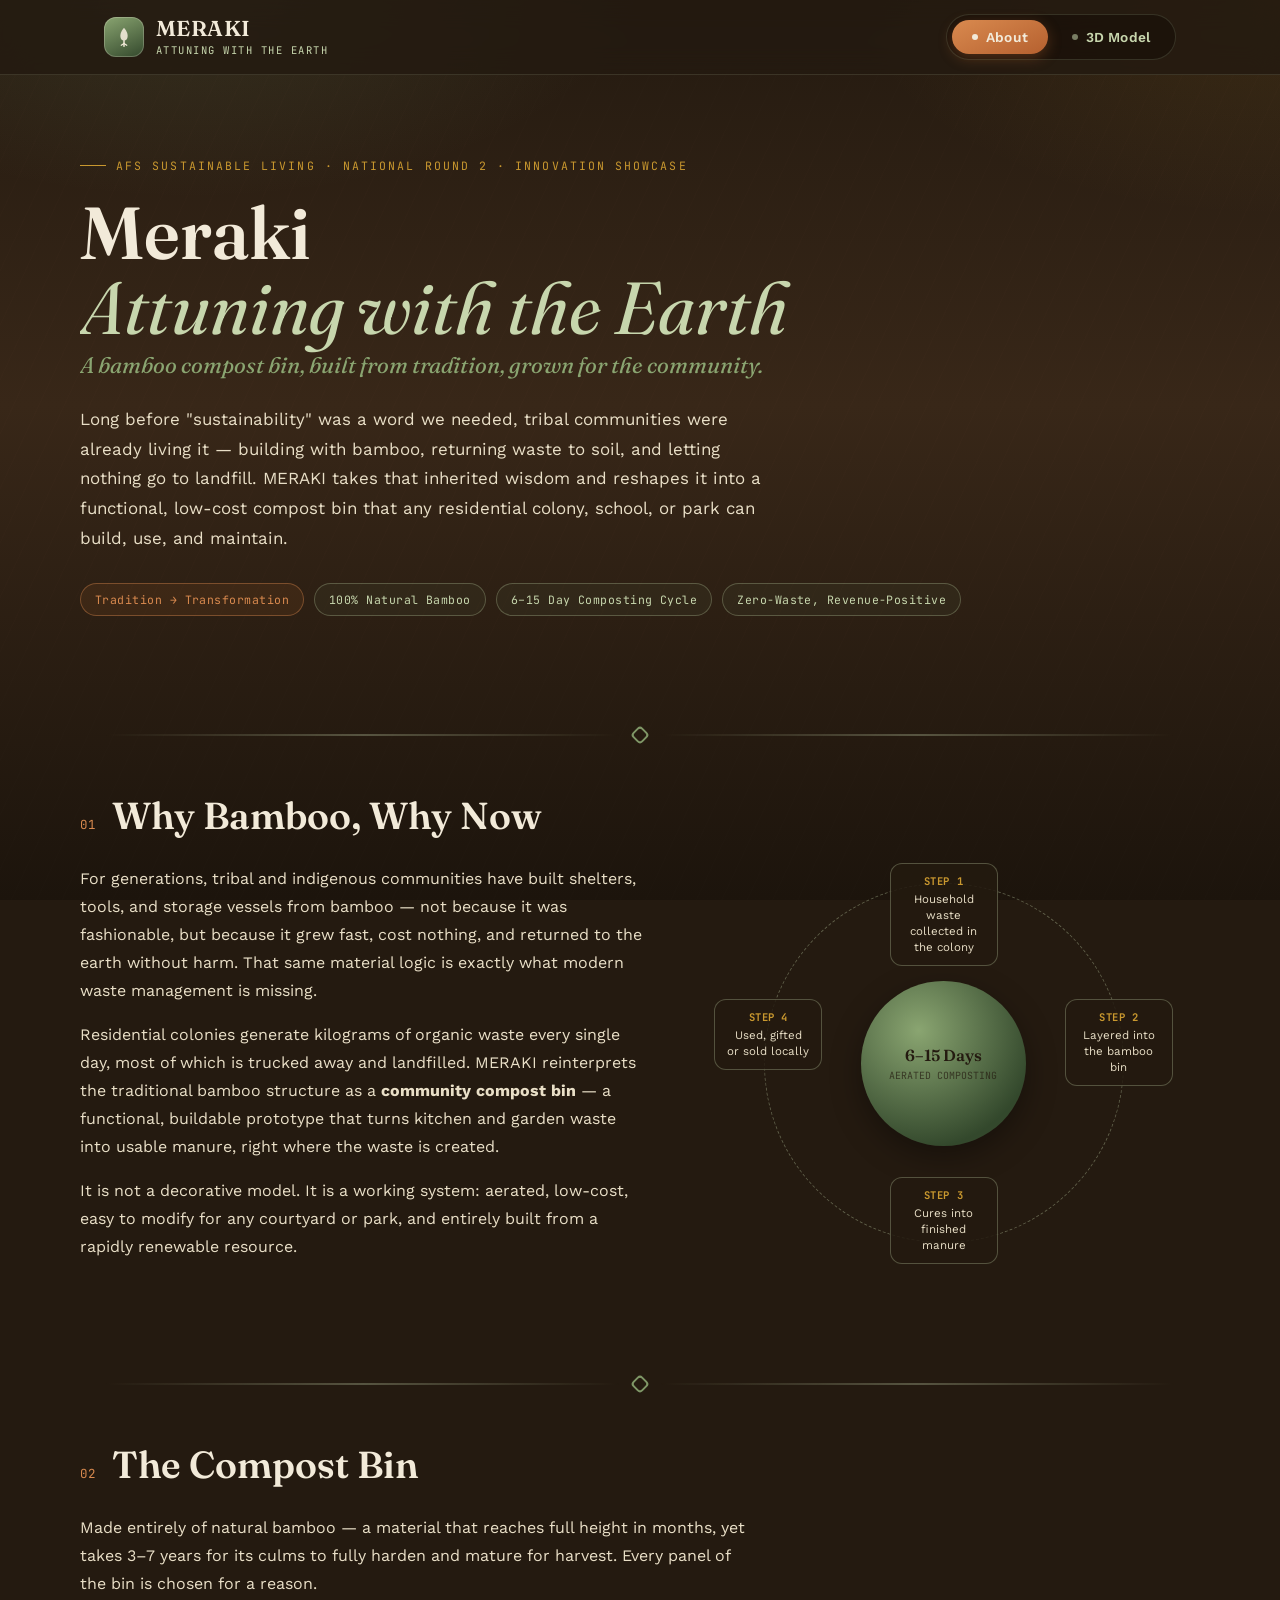
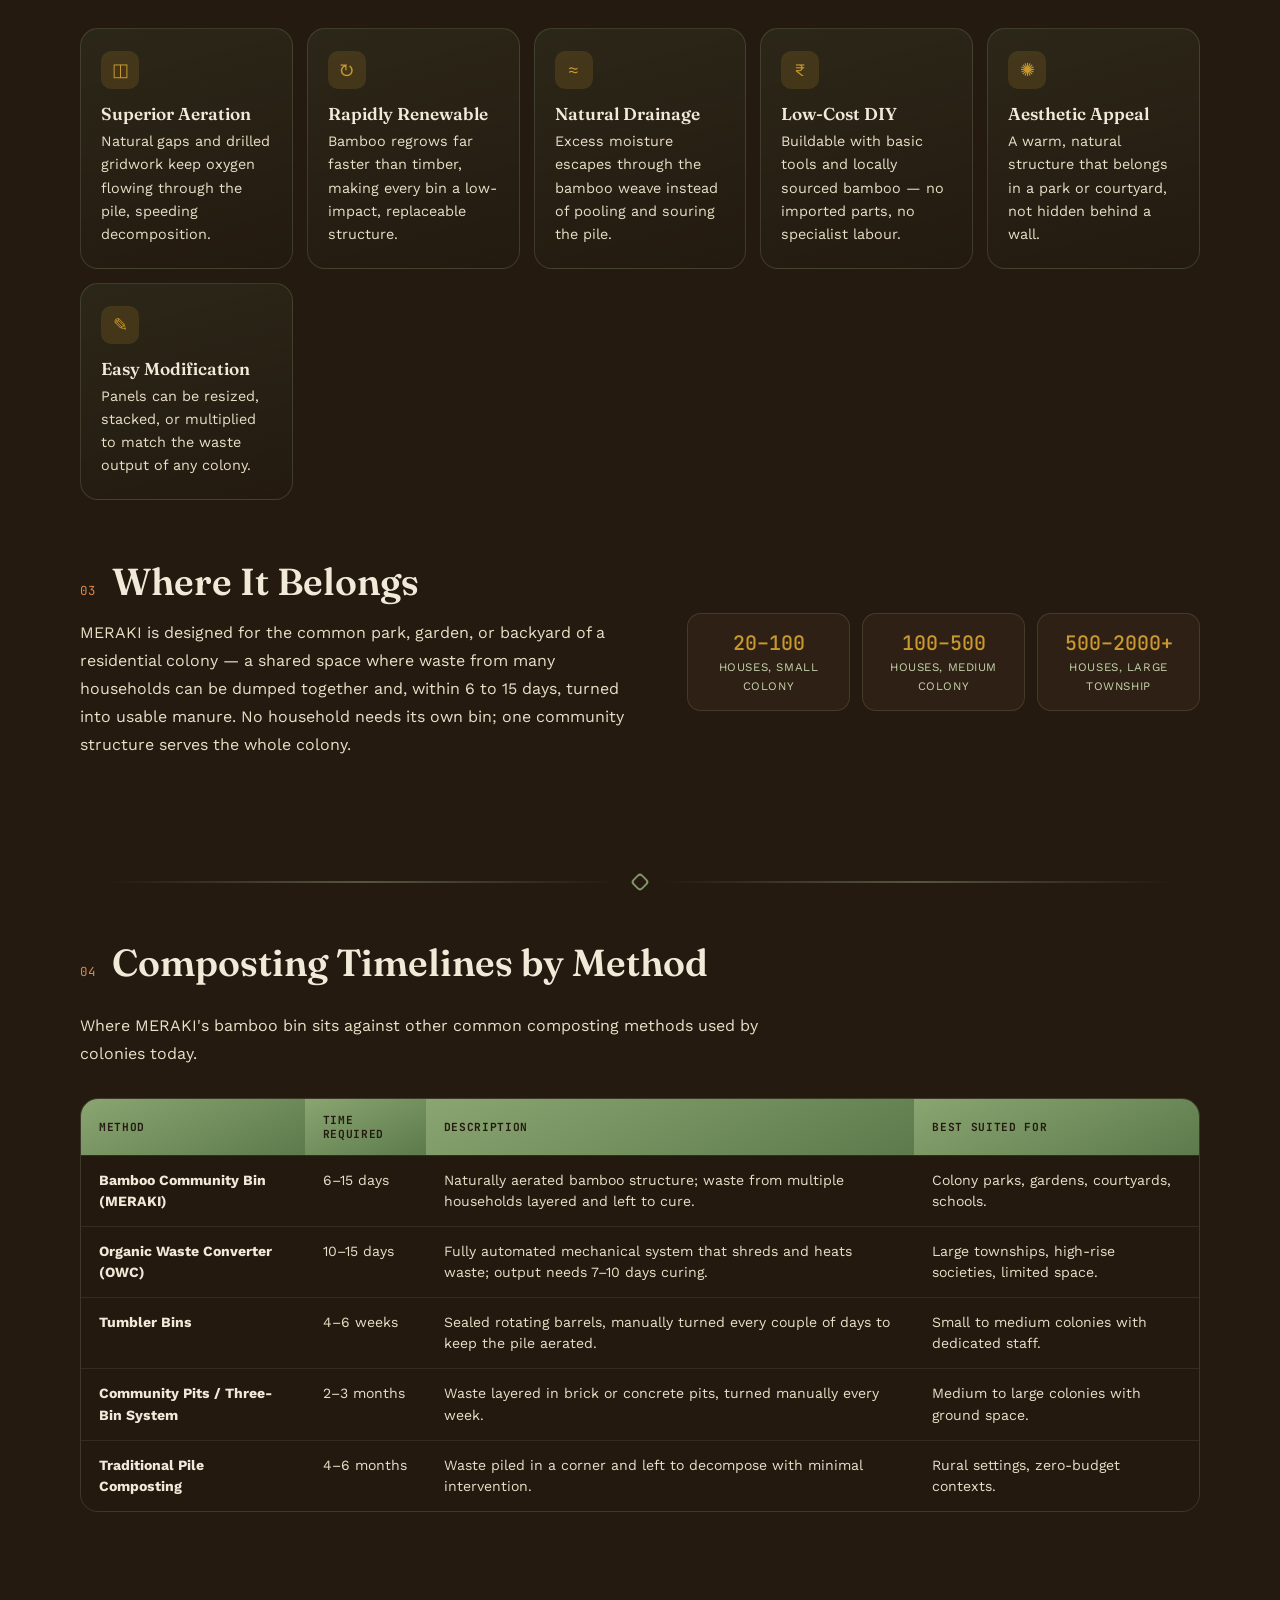
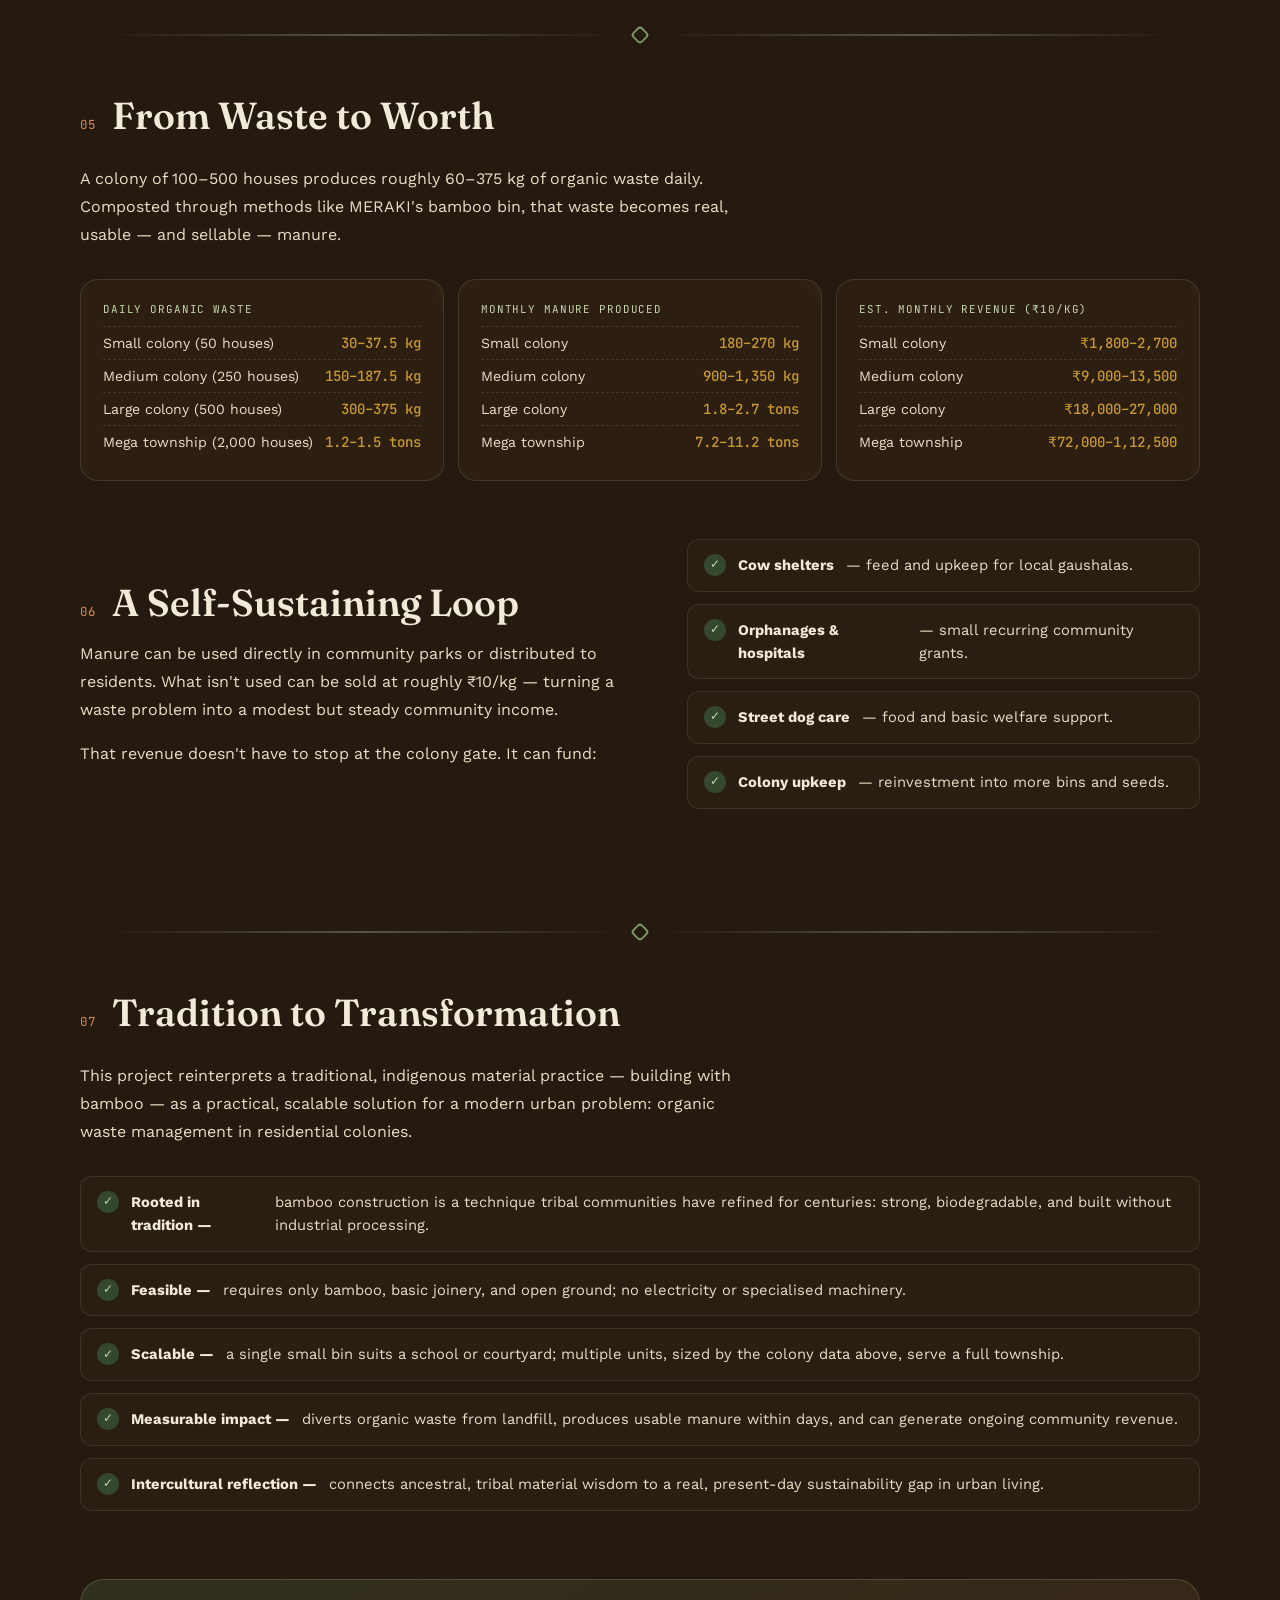
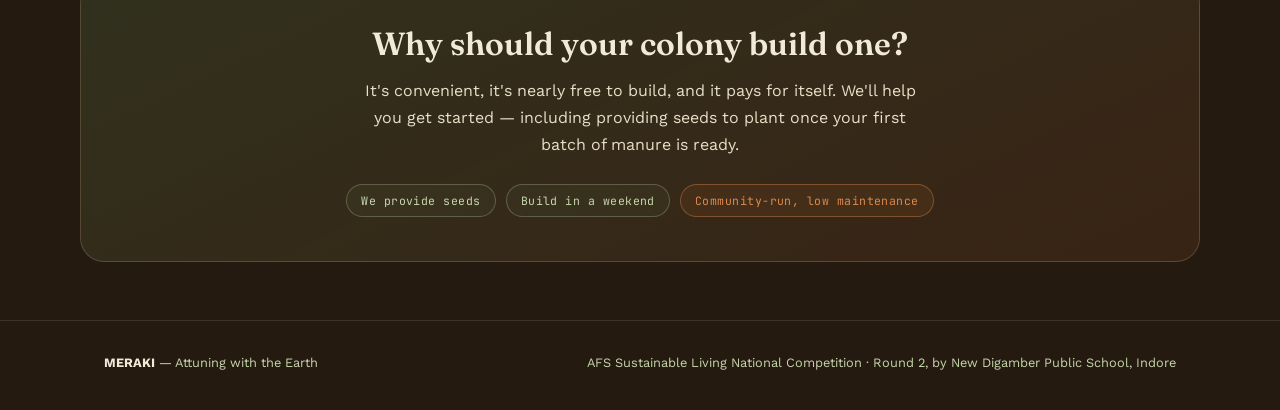
==== index.html @ cfd5bb1a "Add files via upload" ====
<!DOCTYPE html>
<html lang="en">
<head>
<meta charset="UTF-8">
<meta name="viewport" content="width=device-width, initial-scale=1.0">
<title>MERAKI — Attuning with the Earth | Bamboo Compost Bin</title>
<meta name="description" content="MERAKI: a bamboo compost bin reinterpreting tribal material wisdom for modern residential colonies. AFS Sustainable Living National Competition, Round 2 — Tradition to Transformation.">
<link rel="preconnect" href="https://fonts.googleapis.com">
<link rel="stylesheet" href="style.css">
</head>
<body>

<div class="earth-field" aria-hidden="true"></div>

<!-- ============================= HEADER / TAB NAV ============================= -->
<header class="site-header">
  <div class="site-header__inner">
    <div class="brand">
      <div class="brand__mark" aria-hidden="true">
        <svg width="22" height="22" viewBox="0 0 24 24" fill="none">
          <path d="M12 2C12 2 8 6 8 11C8 14.3 9.8 16 12 16C14.2 16 16 14.3 16 11C16 6 12 2 12 2Z" fill="#f2ead9" opacity="0.9"/>
          <path d="M12 16V22" stroke="#f2ead9" stroke-width="1.6" stroke-linecap="round"/>
          <path d="M12 19L9 21" stroke="#f2ead9" stroke-width="1.4" stroke-linecap="round"/>
          <path d="M12 19L15 21" stroke="#f2ead9" stroke-width="1.4" stroke-linecap="round"/>
        </svg>
      </div>
      <div>
        <span class="brand__wordmark">MERAKI</span>
        <span class="brand__tagline">Attuning with the Earth</span>
      </div>
    </div>

    <nav class="tab-switch" role="tablist" aria-label="Site sections">
      <button class="tab-btn" id="tab-about" role="tab" aria-selected="true" aria-controls="panel-about">
        <span class="tab-btn__dot"></span> About
      </button>
      <button class="tab-btn" id="tab-model" role="tab" aria-selected="false" aria-controls="panel-model">
        <span class="tab-btn__dot"></span> 3D Model
      </button>
    </nav>
  </div>
</header>

<!-- ============================= ABOUT PANEL ============================= -->
<main>
<section class="panel is-active" id="panel-about" role="tabpanel" aria-labelledby="tab-about">

  <!-- HERO -->
  <div class="wrap hero">
    <span class="hero__eyebrow">AFS Sustainable Living · National Round 2 · Innovation Showcase</span>
    <h1 class="hero__title">Meraki<br><em>Attuning with the Earth</em></h1>
    <p class="hero__sub">A bamboo compost bin, built from tradition, grown for the community.</p>
    <p class="hero__lede">
      Long before "sustainability" was a word we needed, tribal communities were already living it — building with bamboo,
      returning waste to soil, and letting nothing go to landfill. MERAKI takes that inherited wisdom and reshapes it into
      a functional, low-cost compost bin that any residential colony, school, or park can build, use, and maintain.
    </p>
    <div class="hero__meta">
      <span class="pill pill--clay">Tradition → Transformation</span>
      <span class="pill">100% Natural Bamboo</span>
      <span class="pill">6–15 Day Composting Cycle</span>
      <span class="pill">Zero-Waste, Revenue-Positive</span>
    </div>
  </div>

  <div class="wrap"><div class="culm" aria-hidden="true"><span class="culm__line"></span><span class="culm__node"></span><span class="culm__line"></span></div></div>

  <!-- WHY & HOW -->
  <div class="wrap section">
    <div class="section__head">
      <span class="section__num">01</span>
      <h2 class="section__title">Why Bamboo, Why Now</h2>
    </div>
    <div class="split">
      <div>
        <p>
          For generations, tribal and indigenous communities have built shelters, tools, and storage vessels from bamboo —
          not because it was fashionable, but because it grew fast, cost nothing, and returned to the earth without harm.
          That same material logic is exactly what modern waste management is missing.
        </p>
        <p>
          Residential colonies generate kilograms of organic waste every single day, most of which is trucked away and
          landfilled. MERAKI reinterprets the traditional bamboo structure as a <strong>community compost bin</strong> —
          a functional, buildable prototype that turns kitchen and garden waste into usable manure, right where the waste
          is created.
        </p>
        <p>
          It is not a decorative model. It is a working system: aerated, low-cost, easy to modify for any courtyard or
          park, and entirely built from a rapidly renewable resource.
        </p>
      </div>
      <div class="cycle" aria-hidden="true">
        <div class="cycle__node cycle__node--1"><strong>Step 1</strong>Household waste collected in the colony</div>
        <div class="cycle__node cycle__node--2"><strong>Step 2</strong>Layered into the bamboo bin</div>
        <div class="cycle__center"><span>6–15 Days</span><small>AERATED COMPOSTING</small></div>
        <div class="cycle__node cycle__node--3"><strong>Step 3</strong>Cures into finished manure</div>
        <div class="cycle__node cycle__node--4"><strong>Step 4</strong>Used, gifted or sold locally</div>
      </div>
    </div>
  </div>

  <div class="wrap"><div class="culm" aria-hidden="true"><span class="culm__line"></span><span class="culm__node"></span><span class="culm__line"></span></div></div>

  <!-- THE BIN / BENEFITS -->
  <div class="wrap section">
    <div class="section__head">
      <span class="section__num">02</span>
      <h2 class="section__title">The Compost Bin</h2>
    </div>
    <p class="section__intro">
      Made entirely of natural bamboo — a material that reaches full height in months, yet takes 3–7 years for its culms
      to fully harden and mature for harvest. Every panel of the bin is chosen for a reason.
    </p>
    <div class="grid-cards">
      <div class="card">
        <div class="card__icon">◫</div>
        <h3 class="card__title">Superior Aeration</h3>
        <p class="card__text">Natural gaps and drilled gridwork keep oxygen flowing through the pile, speeding decomposition.</p>
      </div>
      <div class="card">
        <div class="card__icon">↻</div>
        <h3 class="card__title">Rapidly Renewable</h3>
        <p class="card__text">Bamboo regrows far faster than timber, making every bin a low-impact, replaceable structure.</p>
      </div>
      <div class="card">
        <div class="card__icon">≈</div>
        <h3 class="card__title">Natural Drainage</h3>
        <p class="card__text">Excess moisture escapes through the bamboo weave instead of pooling and souring the pile.</p>
      </div>
      <div class="card">
        <div class="card__icon">₹</div>
        <h3 class="card__title">Low-Cost DIY</h3>
        <p class="card__text">Buildable with basic tools and locally sourced bamboo — no imported parts, no specialist labour.</p>
      </div>
      <div class="card">
        <div class="card__icon">✺</div>
        <h3 class="card__title">Aesthetic Appeal</h3>
        <p class="card__text">A warm, natural structure that belongs in a park or courtyard, not hidden behind a wall.</p>
      </div>
      <div class="card">
        <div class="card__icon">✎</div>
        <h3 class="card__title">Easy Modification</h3>
        <p class="card__text">Panels can be resized, stacked, or multiplied to match the waste output of any colony.</p>
      </div>
    </div>
  </div>

  <!-- WHERE -->
  <div class="wrap section" style="padding-top:0;">
    <div class="split">
      <div>
        <div class="section__head" style="margin-bottom:14px;">
          <span class="section__num">03</span>
          <h2 class="section__title">Where It Belongs</h2>
        </div>
        <p>
          MERAKI is designed for the common park, garden, or backyard of a residential colony — a shared space where
          waste from many households can be dumped together and, within 6 to 15 days, turned into usable manure.
          No household needs its own bin; one community structure serves the whole colony.
        </p>
      </div>
      <div class="stat-strip">
        <div class="stat-box"><span class="stat-box__num">20–100</span><span class="stat-box__label">Houses, small colony</span></div>
        <div class="stat-box"><span class="stat-box__num">100–500</span><span class="stat-box__label">Houses, medium colony</span></div>
        <div class="stat-box"><span class="stat-box__num">500–2000+</span><span class="stat-box__label">Houses, large township</span></div>
      </div>
    </div>
  </div>

  <div class="wrap"><div class="culm" aria-hidden="true"><span class="culm__line"></span><span class="culm__node"></span><span class="culm__line"></span></div></div>

  <!-- TIMELINES TABLE -->
  <div class="wrap section">
    <div class="section__head">
      <span class="section__num">04</span>
      <h2 class="section__title">Composting Timelines by Method</h2>
    </div>
    <p class="section__intro">Where MERAKI's bamboo bin sits against other common composting methods used by colonies today.</p>
    <div class="table-wrap">
      <table>
        <thead>
          <tr><th>Method</th><th>Time Required</th><th>Description</th><th>Best Suited For</th></tr>
        </thead>
        <tbody>
          <tr>
            <td><strong>Bamboo Community Bin (MERAKI)</strong></td>
            <td>6–15 days</td>
            <td>Naturally aerated bamboo structure; waste from multiple households layered and left to cure.</td>
            <td>Colony parks, gardens, courtyards, schools.</td>
          </tr>
          <tr>
            <td><strong>Organic Waste Converter (OWC)</strong></td>
            <td>10–15 days</td>
            <td>Fully automated mechanical system that shreds and heats waste; output needs 7–10 days curing.</td>
            <td>Large townships, high-rise societies, limited space.</td>
          </tr>
          <tr>
            <td><strong>Tumbler Bins</strong></td>
            <td>4–6 weeks</td>
            <td>Sealed rotating barrels, manually turned every couple of days to keep the pile aerated.</td>
            <td>Small to medium colonies with dedicated staff.</td>
          </tr>
          <tr>
            <td><strong>Community Pits / Three-Bin System</strong></td>
            <td>2–3 months</td>
            <td>Waste layered in brick or concrete pits, turned manually every week.</td>
            <td>Medium to large colonies with ground space.</td>
          </tr>
          <tr>
            <td><strong>Traditional Pile Composting</strong></td>
            <td>4–6 months</td>
            <td>Waste piled in a corner and left to decompose with minimal intervention.</td>
            <td>Rural settings, zero-budget contexts.</td>
          </tr>
        </tbody>
      </table>
    </div>
  </div>

  <div class="wrap"><div class="culm" aria-hidden="true"><span class="culm__line"></span><span class="culm__node"></span><span class="culm__line"></span></div></div>

  <!-- DATA / IMPACT -->
  <div class="wrap section">
    <div class="section__head">
      <span class="section__num">05</span>
      <h2 class="section__title">From Waste to Worth</h2>
    </div>
    <p class="section__intro">
      A colony of 100–500 houses produces roughly 60–375 kg of organic waste daily. Composted through methods like
      MERAKI's bamboo bin, that waste becomes real, usable — and sellable — manure.
    </p>
    <div class="data-grid">
      <div class="data-card">
        <div class="data-card__label">Daily Organic Waste</div>
        <div class="data-card__row"><span>Small colony (50 houses)</span><span>30–37.5 kg</span></div>
        <div class="data-card__row"><span>Medium colony (250 houses)</span><span>150–187.5 kg</span></div>
        <div class="data-card__row"><span>Large colony (500 houses)</span><span>300–375 kg</span></div>
        <div class="data-card__row"><span>Mega township (2,000 houses)</span><span>1.2–1.5 tons</span></div>
      </div>
      <div class="data-card">
        <div class="data-card__label">Monthly Manure Produced</div>
        <div class="data-card__row"><span>Small colony</span><span>180–270 kg</span></div>
        <div class="data-card__row"><span>Medium colony</span><span>900–1,350 kg</span></div>
        <div class="data-card__row"><span>Large colony</span><span>1.8–2.7 tons</span></div>
        <div class="data-card__row"><span>Mega township</span><span>7.2–11.2 tons</span></div>
      </div>
      <div class="data-card">
        <div class="data-card__label">Est. Monthly Revenue (₹10/kg)</div>
        <div class="data-card__row"><span>Small colony</span><span>₹1,800–2,700</span></div>
        <div class="data-card__row"><span>Medium colony</span><span>₹9,000–13,500</span></div>
        <div class="data-card__row"><span>Large colony</span><span>₹18,000–27,000</span></div>
        <div class="data-card__row"><span>Mega township</span><span>₹72,000–1,12,500</span></div>
      </div>
    </div>
  </div>

  <!-- REVENUE USE -->
  <div class="wrap section" style="padding-top:0;">
    <div class="split">
      <div>
        <div class="section__head" style="margin-bottom:14px;">
          <span class="section__num">06</span>
          <h2 class="section__title">A Self-Sustaining Loop</h2>
        </div>
        <p>
          Manure can be used directly in community parks or distributed to residents. What isn't used can be sold at
          roughly ₹10/kg — turning a waste problem into a modest but steady community income.
        </p>
        <p>That revenue doesn't have to stop at the colony gate. It can fund:</p>
      </div>
      <ul class="check-list">
        <li><strong>Cow shelters</strong> — feed and upkeep for local gaushalas.</li>
        <li><strong>Orphanages &amp; hospitals</strong> — small recurring community grants.</li>
        <li><strong>Street dog care</strong> — food and basic welfare support.</li>
        <li><strong>Colony upkeep</strong> — reinvestment into more bins and seeds.</li>
      </ul>
    </div>
  </div>

  <div class="wrap"><div class="culm" aria-hidden="true"><span class="culm__line"></span><span class="culm__node"></span><span class="culm__line"></span></div></div>

  <!-- FEASIBILITY / ROUND 2 FRAMING -->
  <div class="wrap section">
    <div class="section__head">
      <span class="section__num">07</span>
      <h2 class="section__title">Tradition to Transformation</h2>
    </div>
    <p class="section__intro">
      This project reinterprets a traditional, indigenous material practice — building with bamboo — as a practical,
      scalable solution for a modern urban problem: organic waste management in residential colonies.
    </p>
    <ul class="check-list">
      <li><strong>Rooted in tradition —</strong> bamboo construction is a technique tribal communities have refined for
        centuries: strong, biodegradable, and built without industrial processing.</li>
      <li><strong>Feasible —</strong> requires only bamboo, basic joinery, and open ground; no electricity or
        specialised machinery.</li>
      <li><strong>Scalable —</strong> a single small bin suits a school or courtyard; multiple units, sized by the
        colony data above, serve a full township.</li>
      <li><strong>Measurable impact —</strong> diverts organic waste from landfill, produces usable manure within
        days, and can generate ongoing community revenue.</li>
      <li><strong>Intercultural reflection —</strong> connects ancestral, tribal material wisdom to a real,
        present-day sustainability gap in urban living.</li>
    </ul>
  </div>

  <!-- CTA -->
  <div class="wrap section">
    <div class="cta-band">
      <h2 class="cta-band__title">Why should your colony build one?</h2>
      <p class="cta-band__text">
        It's convenient, it's nearly free to build, and it pays for itself. We'll help you get started —
        including providing seeds to plant once your first batch of manure is ready.
      </p>
      <div class="cta-tags">
        <span class="pill">We provide seeds</span>
        <span class="pill">Build in a weekend</span>
        <span class="pill pill--clay">Community-run, low maintenance</span>
      </div>
    </div>
  </div>

</section>

<!-- ============================= 3D MODEL PANEL ============================= -->
<section class="panel" id="panel-model" role="tabpanel" aria-labelledby="tab-model">
  <div class="model-panel">
    <div class="model-frame-shell">
      <div class="model-frame-header">
        <div>
          <h2>Interactive 3D Model</h2>
          <p>Explore the full-scale bamboo compost bin — rotate, inspect dimensions, and step through construction with the controls inside the viewer.</p>
        </div>
      </div>
      <div class="model-frame">
        <iframe
          src="3d-model.html"
          title="3D Interactive Bamboo Compost Bin Model"
          loading="lazy"
          allow="fullscreen"
          allowfullscreen>
        </iframe>
      </div>
      <p class="model-note">Original interactive model, unmodified — drag to orbit, scroll to zoom.</p>
    </div>
  </div>
</section>
</main>

<footer class="site-footer">
  <div class="site-footer__inner">
    <span><strong>MERAKI</strong> — Attuning with the Earth</span>
    <span>AFS Sustainable Living National Competition · Round 2, by New Digamber Public School, Indore</span>
  </div>
</footer>

<script src="script.js"></script>
</body>
</html>
---- style.css ----
/* =========================================================================
   MERAKI — Attuning with the Earth
   Bamboo Compost Bin · AFS Sustainable Living, Round 2
   ========================================================================= */

@import url('https://fonts.googleapis.com/css2?family=Fraunces:opsz,wght@9..144,300;9..144,400;9..144,500;9..144,600;9..144,700&family=Work+Sans:wght@300;400;500;600;700&family=JetBrains+Mono:wght@400;500&display=swap');

:root{
  /* --- palette: soil to canopy --- */
  --soil-dark:   #241a10;
  --soil:        #382718;
  --soil-mid:    #4d3620;
  --bark:        #6b4a2b;
  --bamboo-deep: #33482c;
  --bamboo:      #5c7a4c;
  --bamboo-mid:  #8aa571;
  --bamboo-light:#c7d6ad;
  --clay:        #b5602f;
  --clay-light:  #d98a4f;
  --turmeric:    #c9982f;
  --parchment:   #f2ead9;
  --parchment-2: #e9dfc7;
  --ink:         #2a2013;
  --ink-soft:    #5a4c38;

  --radius: 18px;
  --max-w: 1120px;

  --font-display: "Fraunces", serif;
  --font-body: "Work Sans", sans-serif;
  --font-mono: "JetBrains Mono", monospace;
}

*, *::before, *::after{ box-sizing: border-box; }

html{ scroll-behavior: smooth; }

body{
  margin: 0;
  font-family: var(--font-body);
  color: var(--parchment);
  background: var(--soil-dark);
  -webkit-font-smoothing: antialiased;
  min-height: 100vh;
}

/* -------------------------------------------------------------------------
   Ambient background — layered soil gradient + soft "canopy" glow
   ------------------------------------------------------------------------- */
.earth-field{
  position: fixed;
  inset: 0;
  z-index: -1;
  background:
    radial-gradient(60% 45% at 15% -5%, rgba(140,165,113,0.18), transparent 60%),
    radial-gradient(55% 40% at 100% 0%, rgba(201,152,47,0.12), transparent 60%),
    linear-gradient(180deg, var(--soil-dark) 0%, var(--soil) 45%, #1c140c 100%);
}

.earth-field::after{
  content:"";
  position:absolute; inset:0;
  opacity:0.05;
  background-image:
    repeating-linear-gradient(115deg, transparent 0 22px, rgba(242,234,217,0.5) 22px 23px);
  mix-blend-mode: overlay;
}

::selection{ background: var(--clay); color: var(--parchment); }

a{ color: inherit; }

img{ max-width: 100%; display:block; }

/* -------------------------------------------------------------------------
   Top navigation — bamboo-node pill switcher
   ------------------------------------------------------------------------- */
.site-header{
  position: sticky;
  top: 0;
  z-index: 50;
  backdrop-filter: blur(14px);
  background: rgba(36, 26, 16, 0.82);
  border-bottom: 1px solid rgba(199, 214, 173, 0.14);
}

.site-header__inner{
  max-width: var(--max-w);
  margin: 0 auto;
  padding: 14px 24px;
  display: flex;
  align-items: center;
  justify-content: space-between;
  gap: 16px;
  flex-wrap: wrap;
}

.brand{
  display: flex;
  align-items: center;
  gap: 12px;
}

.brand__mark{
  width: 40px; height: 40px;
  border-radius: 12px;
  background: linear-gradient(155deg, var(--bamboo-mid), var(--bamboo-deep));
  display: flex; align-items: center; justify-content: center;
  box-shadow: inset 0 0 0 1px rgba(242,234,217,0.25);
  flex-shrink: 0;
}

.brand__wordmark{
  font-family: var(--font-display);
  font-optical-sizing: auto;
  font-weight: 600;
  font-size: 1.35rem;
  letter-spacing: 0.02em;
  color: var(--parchment);
  line-height: 1;
}

.brand__tagline{
  font-family: var(--font-mono);
  font-size: 0.66rem;
  text-transform: uppercase;
  letter-spacing: 0.14em;
  color: var(--bamboo-light);
  display: block;
  margin-top: 3px;
}

.tab-switch{
  display: inline-flex;
  gap: 4px;
  padding: 5px;
  background: rgba(20, 14, 8, 0.55);
  border: 1px solid rgba(199, 214, 173, 0.16);
  border-radius: 999px;
}

.tab-btn{
  appearance: none;
  border: none;
  cursor: pointer;
  font-family: var(--font-body);
  font-weight: 600;
  font-size: 0.86rem;
  letter-spacing: 0.01em;
  color: var(--bamboo-light);
  background: transparent;
  padding: 9px 20px;
  border-radius: 999px;
  display: flex;
  align-items: center;
  gap: 8px;
  transition: color 0.25s ease, background 0.25s ease, transform 0.15s ease;
}

.tab-btn:hover{ color: var(--parchment); }

.tab-btn:focus-visible{
  outline: 2px solid var(--turmeric);
  outline-offset: 2px;
}

.tab-btn[aria-selected="true"]{
  background: linear-gradient(155deg, var(--clay-light), var(--clay));
  color: var(--parchment);
  box-shadow: 0 4px 14px rgba(181, 96, 47, 0.35);
}

.tab-btn__dot{
  width: 6px; height: 6px; border-radius: 50%;
  background: currentColor;
  opacity: 0.55;
}
.tab-btn[aria-selected="true"] .tab-btn__dot{ opacity: 1; }

/* -------------------------------------------------------------------------
   Panels
   ------------------------------------------------------------------------- */
.panel{ display: none; }
.panel.is-active{ display: block; animation: rise 0.5s ease both; }

@keyframes rise{
  from{ opacity: 0; transform: translateY(10px); }
  to{ opacity: 1; transform: translateY(0); }
}

/* ===========================================================================
   ABOUT PANEL
   =========================================================================== */

.wrap{ max-width: var(--max-w); margin: 0 auto; padding: 0 24px; }

/* --- hero --- */
.hero{
  padding: 76px 0 54px;
  position: relative;
  overflow: hidden;
}

.hero__eyebrow{
  font-family: var(--font-mono);
  font-size: 0.72rem;
  letter-spacing: 0.18em;
  text-transform: uppercase;
  color: var(--turmeric);
  display: inline-flex;
  align-items: center;
  gap: 10px;
  margin-bottom: 22px;
}
.hero__eyebrow::before{
  content:"";
  width: 26px; height: 1px;
  background: var(--turmeric);
}

.hero__title{
  font-family: var(--font-display);
  font-optical-sizing: auto;
  font-weight: 600;
  font-size: clamp(2.6rem, 6vw, 4.6rem);
  line-height: 1.02;
  margin: 0 0 6px;
  color: var(--parchment);
}

.hero__title em{
  font-style: italic;
  font-weight: 400;
  color: var(--bamboo-light);
}

.hero__sub{
  font-family: var(--font-display);
  font-weight: 400;
  font-style: italic;
  font-size: clamp(1.1rem, 2vw, 1.4rem);
  color: var(--bamboo-mid);
  margin: 0 0 26px;
}

.hero__lede{
  max-width: 62ch;
  font-size: 1.06rem;
  line-height: 1.75;
  color: var(--parchment-2);
  margin: 0 0 30px;
}

.hero__meta{
  display: flex;
  flex-wrap: wrap;
  gap: 10px;
}

.pill{
  font-family: var(--font-mono);
  font-size: 0.72rem;
  letter-spacing: 0.04em;
  padding: 8px 14px;
  border-radius: 999px;
  border: 1px solid rgba(199, 214, 173, 0.28);
  color: var(--bamboo-light);
  background: rgba(92, 122, 76, 0.1);
}
.pill--clay{ border-color: rgba(217,138,79,0.4); color: var(--clay-light); background: rgba(181,96,47,0.12); }

/* --- bamboo culm divider (signature element) --- */
.culm{
  display: flex;
  align-items: center;
  gap: 0;
  margin: 58px 0 40px;
  opacity: 0.9;
}
.culm__line{
  flex: 1;
  height: 2px;
  background: linear-gradient(90deg, transparent, rgba(199,214,173,0.35), transparent);
}
.culm__node{
  width: 14px; height: 14px;
  margin: 0 10px;
  border-radius: 4px;
  border: 2px solid var(--bamboo-mid);
  transform: rotate(45deg);
  flex-shrink: 0;
}

/* --- section shell --- */
.section{ padding: 10px 0 58px; }

.section__head{
  display: flex;
  align-items: baseline;
  gap: 16px;
  margin-bottom: 26px;
  flex-wrap: wrap;
}

.section__num{
  font-family: var(--font-mono);
  font-size: 0.78rem;
  color: var(--clay-light);
  letter-spacing: 0.06em;
}

.section__title{
  font-family: var(--font-display);
  font-weight: 600;
  font-size: clamp(1.7rem, 3.2vw, 2.35rem);
  margin: 0;
  color: var(--parchment);
}

.section__intro{
  max-width: 68ch;
  color: var(--parchment-2);
  line-height: 1.75;
  font-size: 1rem;
  margin: 0 0 30px;
}

/* --- benefit grid --- */
.grid-cards{
  display: grid;
  grid-template-columns: repeat(auto-fit, minmax(210px, 1fr));
  gap: 14px;
}

.card{
  background: linear-gradient(165deg, rgba(92,122,76,0.14), rgba(36,26,16,0.4));
  border: 1px solid rgba(199,214,173,0.16);
  border-radius: var(--radius);
  padding: 22px 20px;
  transition: transform 0.25s ease, border-color 0.25s ease, background 0.25s ease;
}
.card:hover{
  transform: translateY(-3px);
  border-color: rgba(199,214,173,0.4);
  background: linear-gradient(165deg, rgba(92,122,76,0.22), rgba(36,26,16,0.45));
}

.card__icon{
  width: 38px; height: 38px;
  border-radius: 10px;
  display: flex; align-items: center; justify-content: center;
  background: rgba(201,152,47,0.16);
  color: var(--turmeric);
  margin-bottom: 14px;
  font-size: 1.1rem;
}

.card__title{
  font-family: var(--font-display);
  font-weight: 600;
  font-size: 1.08rem;
  color: var(--parchment);
  margin: 0 0 6px;
}

.card__text{
  font-size: 0.9rem;
  line-height: 1.6;
  color: var(--parchment-2);
  margin: 0;
}

/* --- two column layout --- */
.split{
  display: grid;
  grid-template-columns: 1.05fr 0.95fr;
  gap: 40px;
  align-items: center;
}
@media (max-width: 820px){ .split{ grid-template-columns: 1fr; } }

.split p{ line-height: 1.75; color: var(--parchment-2); margin: 0 0 16px; }
.split p:last-child{ margin-bottom: 0; }

.stat-strip{
  display: grid;
  grid-template-columns: repeat(3, 1fr);
  gap: 12px;
  margin-top: 8px;
}

.stat-box{
  background: rgba(56,39,24,0.5);
  border: 1px solid rgba(199,214,173,0.15);
  border-radius: 14px;
  padding: 16px 14px;
  text-align: center;
}
.stat-box__num{
  font-family: var(--font-mono);
  font-weight: 500;
  font-size: 1.25rem;
  color: var(--turmeric);
  display: block;
}
.stat-box__label{
  font-size: 0.72rem;
  color: var(--bamboo-light);
  text-transform: uppercase;
  letter-spacing: 0.05em;
}

/* --- compost cycle diagram --- */
.cycle{
  position: relative;
  width: 100%;
  max-width: 360px;
  aspect-ratio: 1;
  margin: 0 auto;
  border-radius: 50%;
  border: 1.5px dashed rgba(199,214,173,0.35);
  display: flex;
  align-items: center;
  justify-content: center;
}
.cycle__center{
  width: 46%;
  aspect-ratio: 1;
  border-radius: 50%;
  background: radial-gradient(circle at 35% 30%, var(--bamboo-mid), var(--bamboo-deep) 75%);
  display: flex;
  flex-direction: column;
  align-items: center;
  justify-content: center;
  text-align: center;
  box-shadow: 0 10px 30px rgba(0,0,0,0.35);
  padding: 10px;
}
.cycle__center span{
  font-family: var(--font-display);
  font-weight: 600;
  font-size: 1rem;
  color: var(--soil-dark);
}
.cycle__center small{
  font-family: var(--font-mono);
  font-size: 0.62rem;
  color: rgba(36,26,16,0.7);
  margin-top: 4px;
}

.cycle__node{
  position: absolute;
  width: 108px;
  padding: 10px 12px;
  border-radius: 12px;
  background: rgba(36,26,16,0.85);
  border: 1px solid rgba(199,214,173,0.3);
  font-size: 0.72rem;
  line-height: 1.4;
  color: var(--parchment-2);
  text-align: center;
}
.cycle__node strong{ display:block; color: var(--turmeric); font-family: var(--font-mono); font-size: 0.66rem; text-transform: uppercase; letter-spacing: 0.05em; margin-bottom: 2px;}

.cycle__node--1{ top: -6%; left: 50%; transform: translateX(-50%); }
.cycle__node--2{ top: 32%; right: -14%; }
.cycle__node--3{ bottom: -6%; left: 50%; transform: translateX(-50%); }
.cycle__node--4{ top: 32%; left: -14%; }

@media (max-width: 560px){
  .cycle{ max-width: 280px; }
  .cycle__node{ width: 92px; font-size: 0.66rem; padding: 8px; }
}

/* --- table --- */
.table-wrap{
  overflow-x: auto;
  border-radius: var(--radius);
  border: 1px solid rgba(199,214,173,0.16);
}
table{
  width: 100%;
  border-collapse: collapse;
  min-width: 640px;
  background: rgba(36,26,16,0.4);
}
thead th{
  font-family: var(--font-mono);
  font-size: 0.7rem;
  text-transform: uppercase;
  letter-spacing: 0.06em;
  text-align: left;
  color: var(--soil-dark);
  background: linear-gradient(155deg, var(--bamboo-mid), var(--bamboo));
  padding: 14px 18px;
}
tbody td{
  padding: 14px 18px;
  font-size: 0.88rem;
  color: var(--parchment-2);
  border-top: 1px solid rgba(199,214,173,0.1);
  vertical-align: top;
  line-height: 1.5;
}
tbody tr:hover{ background: rgba(92,122,76,0.08); }
tbody td strong{ color: var(--parchment); }

/* --- data cards (waste/manure/revenue) --- */
.data-grid{
  display: grid;
  grid-template-columns: repeat(auto-fit, minmax(230px, 1fr));
  gap: 14px;
}
.data-card{
  border-radius: var(--radius);
  padding: 22px;
  background: rgba(56,39,24,0.45);
  border: 1px solid rgba(199,214,173,0.14);
  position: relative;
  overflow: hidden;
}
.data-card::before{
  content:"";
  position:absolute; top:-30%; right:-30%;
  width: 120px; height: 120px;
  background: radial-gradient(circle, rgba(201,152,47,0.18), transparent 70%);
}
.data-card__label{
  font-family: var(--font-mono);
  font-size: 0.68rem;
  text-transform: uppercase;
  letter-spacing: 0.08em;
  color: var(--bamboo-light);
  margin-bottom: 10px;
}
.data-card__row{
  display: flex;
  justify-content: space-between;
  align-items: baseline;
  padding: 7px 0;
  border-top: 1px dashed rgba(199,214,173,0.14);
  font-size: 0.88rem;
}
.data-card__row:first-of-type{ border-top: none; }
.data-card__row span:first-child{ color: var(--parchment-2); }
.data-card__row span:last-child{
  font-family: var(--font-mono);
  color: var(--turmeric);
  font-weight: 500;
  text-align: right;
}

/* --- feasibility list --- */
.check-list{ list-style: none; margin: 0; padding: 0; display: grid; gap: 12px; }
.check-list li{
  display: flex; gap: 12px;
  padding: 14px 16px;
  border-radius: 12px;
  background: rgba(56,39,24,0.35);
  border: 1px solid rgba(199,214,173,0.12);
  font-size: 0.92rem;
  color: var(--parchment-2);
  line-height: 1.55;
}
.check-list li strong{ color: var(--parchment); }
.check-list li::before{
  content: "✓";
  flex-shrink: 0;
  width: 22px; height: 22px;
  border-radius: 50%;
  background: var(--bamboo-deep);
  color: var(--bamboo-light);
  display: flex; align-items: center; justify-content: center;
  font-size: 0.72rem;
}

/* --- CTA / involvement band --- */
.cta-band{
  border-radius: 24px;
  padding: 44px;
  background: linear-gradient(155deg, rgba(92,122,76,0.24), rgba(181,96,47,0.14));
  border: 1px solid rgba(199,214,173,0.2);
  text-align: center;
}
.cta-band__title{
  font-family: var(--font-display);
  font-weight: 600;
  font-size: clamp(1.5rem, 3vw, 2rem);
  margin: 0 0 14px;
  color: var(--parchment);
}
.cta-band__text{
  max-width: 56ch;
  margin: 0 auto 26px;
  color: var(--parchment-2);
  line-height: 1.7;
}
.cta-tags{
  display:flex; flex-wrap:wrap; justify-content:center; gap:10px;
}

/* --- footer --- */
.site-footer{
  border-top: 1px solid rgba(199,214,173,0.14);
  padding: 34px 0 40px;
}
.site-footer__inner{
  max-width: var(--max-w);
  margin: 0 auto;
  padding: 0 24px;
  display: flex;
  justify-content: space-between;
  gap: 20px;
  flex-wrap: wrap;
  font-size: 0.8rem;
  color: var(--bamboo-light);
}
.site-footer strong{ color: var(--parchment); }

/* ===========================================================================
   3D MODEL PANEL
   =========================================================================== */
.model-panel{
  padding: 20px 0 40px;
}
.model-frame-shell{
  max-width: var(--max-w);
  margin: 0 auto;
  padding: 0 24px;
}
.model-frame-header{
  display: flex;
  align-items: flex-end;
  justify-content: space-between;
  flex-wrap: wrap;
  gap: 14px;
  margin-bottom: 18px;
}
.model-frame-header h2{
  font-family: var(--font-display);
  font-weight: 600;
  font-size: clamp(1.5rem, 3vw, 2rem);
  margin: 0 0 6px;
  color: var(--parchment);
}
.model-frame-header p{
  margin: 0;
  color: var(--parchment-2);
  font-size: 0.9rem;
  max-width: 56ch;
  line-height: 1.6;
}

.model-frame{
  width: 100%;
  height: 78vh;
  min-height: 560px;
  border-radius: 22px;
  overflow: hidden;
  border: 1px solid rgba(199,214,173,0.22);
  box-shadow: 0 30px 60px rgba(0,0,0,0.45);
  background: #020617;
}
.model-frame iframe{
  width: 100%;
  height: 100%;
  border: 0;
  display: block;
}

.model-note{
  margin-top: 14px;
  font-family: var(--font-mono);
  font-size: 0.72rem;
  color: var(--bamboo-light);
  display: flex;
  align-items: center;
  gap: 8px;
}
.model-note::before{
  content:"";
  width: 7px; height: 7px;
  border-radius: 50%;
  background: var(--turmeric);
  flex-shrink: 0;
}

/* -------------------------------------------------------------------------
   Responsive
   ------------------------------------------------------------------------- */
@media (max-width: 640px){
  .hero{ padding: 54px 0 36px; }
  .site-header__inner{ padding: 12px 18px; }
  .wrap{ padding: 0 18px; }
  .cta-band{ padding: 30px 22px; }
  .stat-strip{ grid-template-columns: 1fr 1fr; }
}
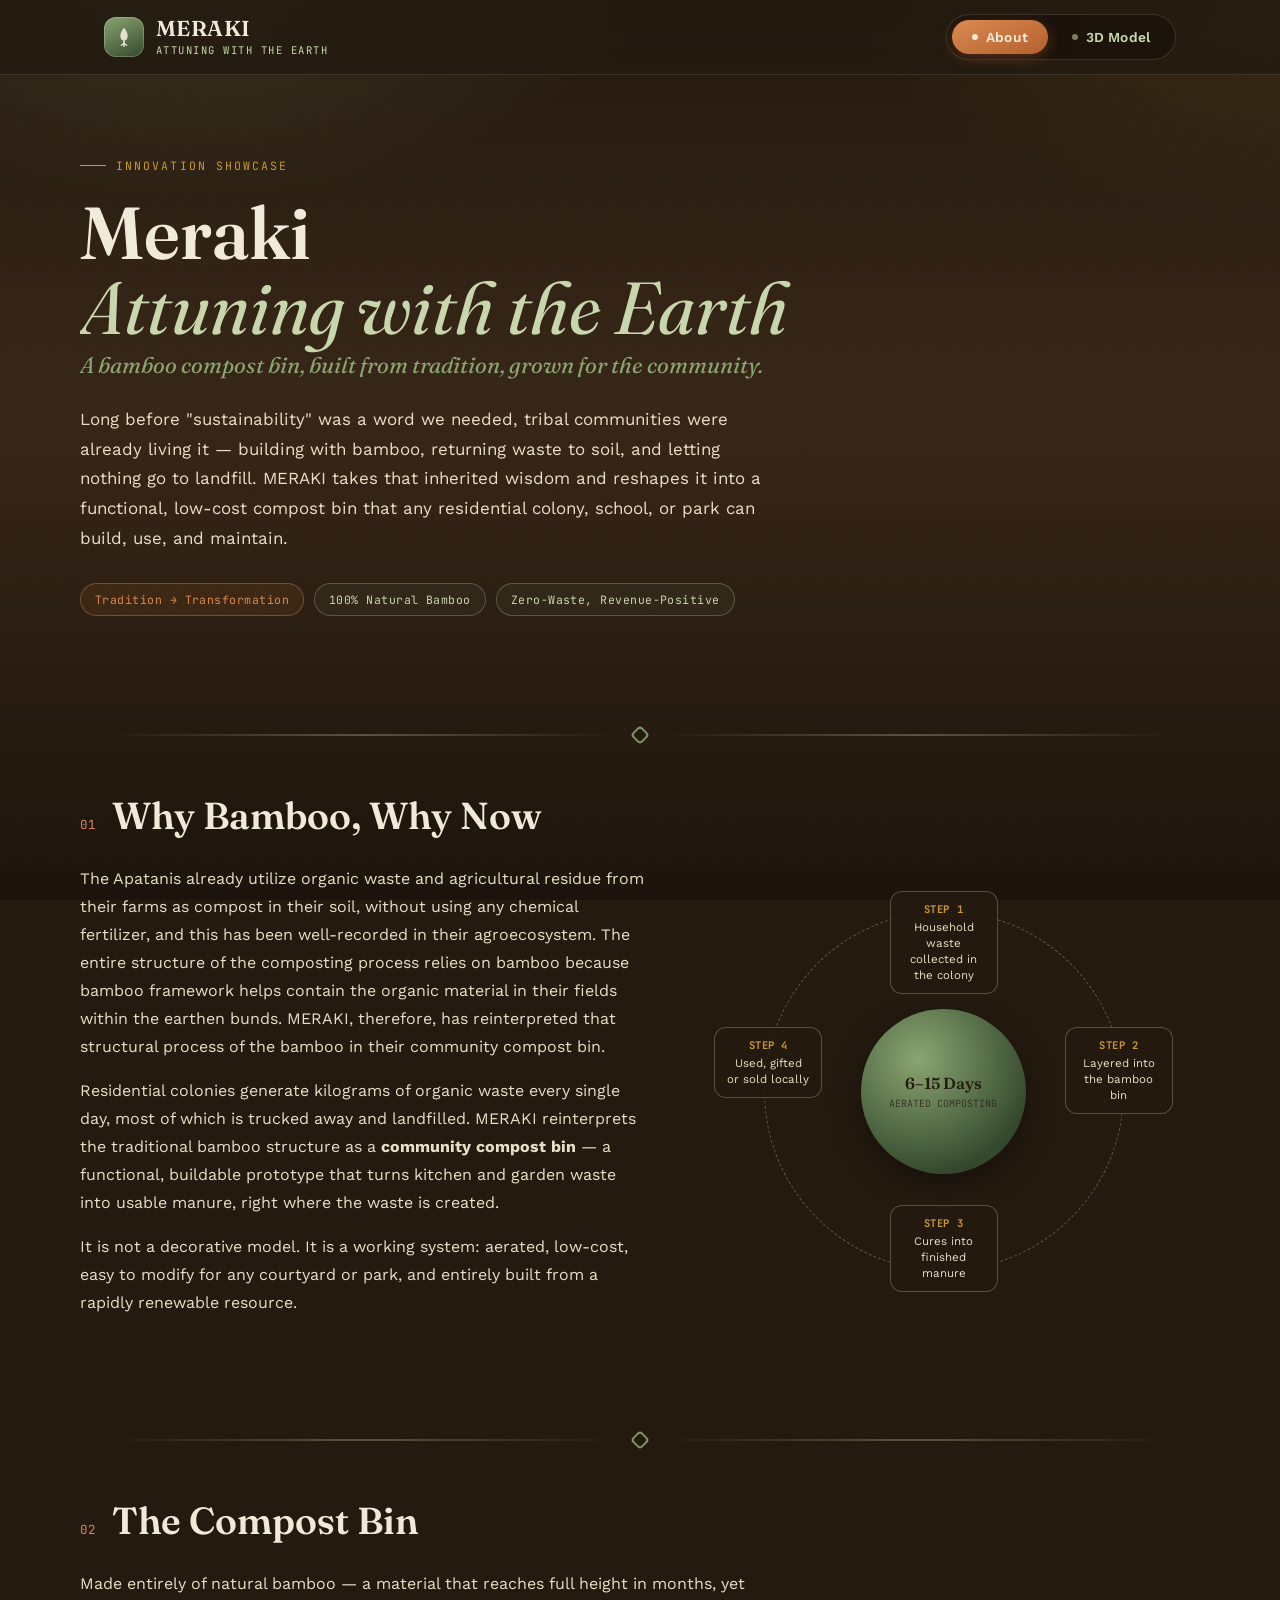
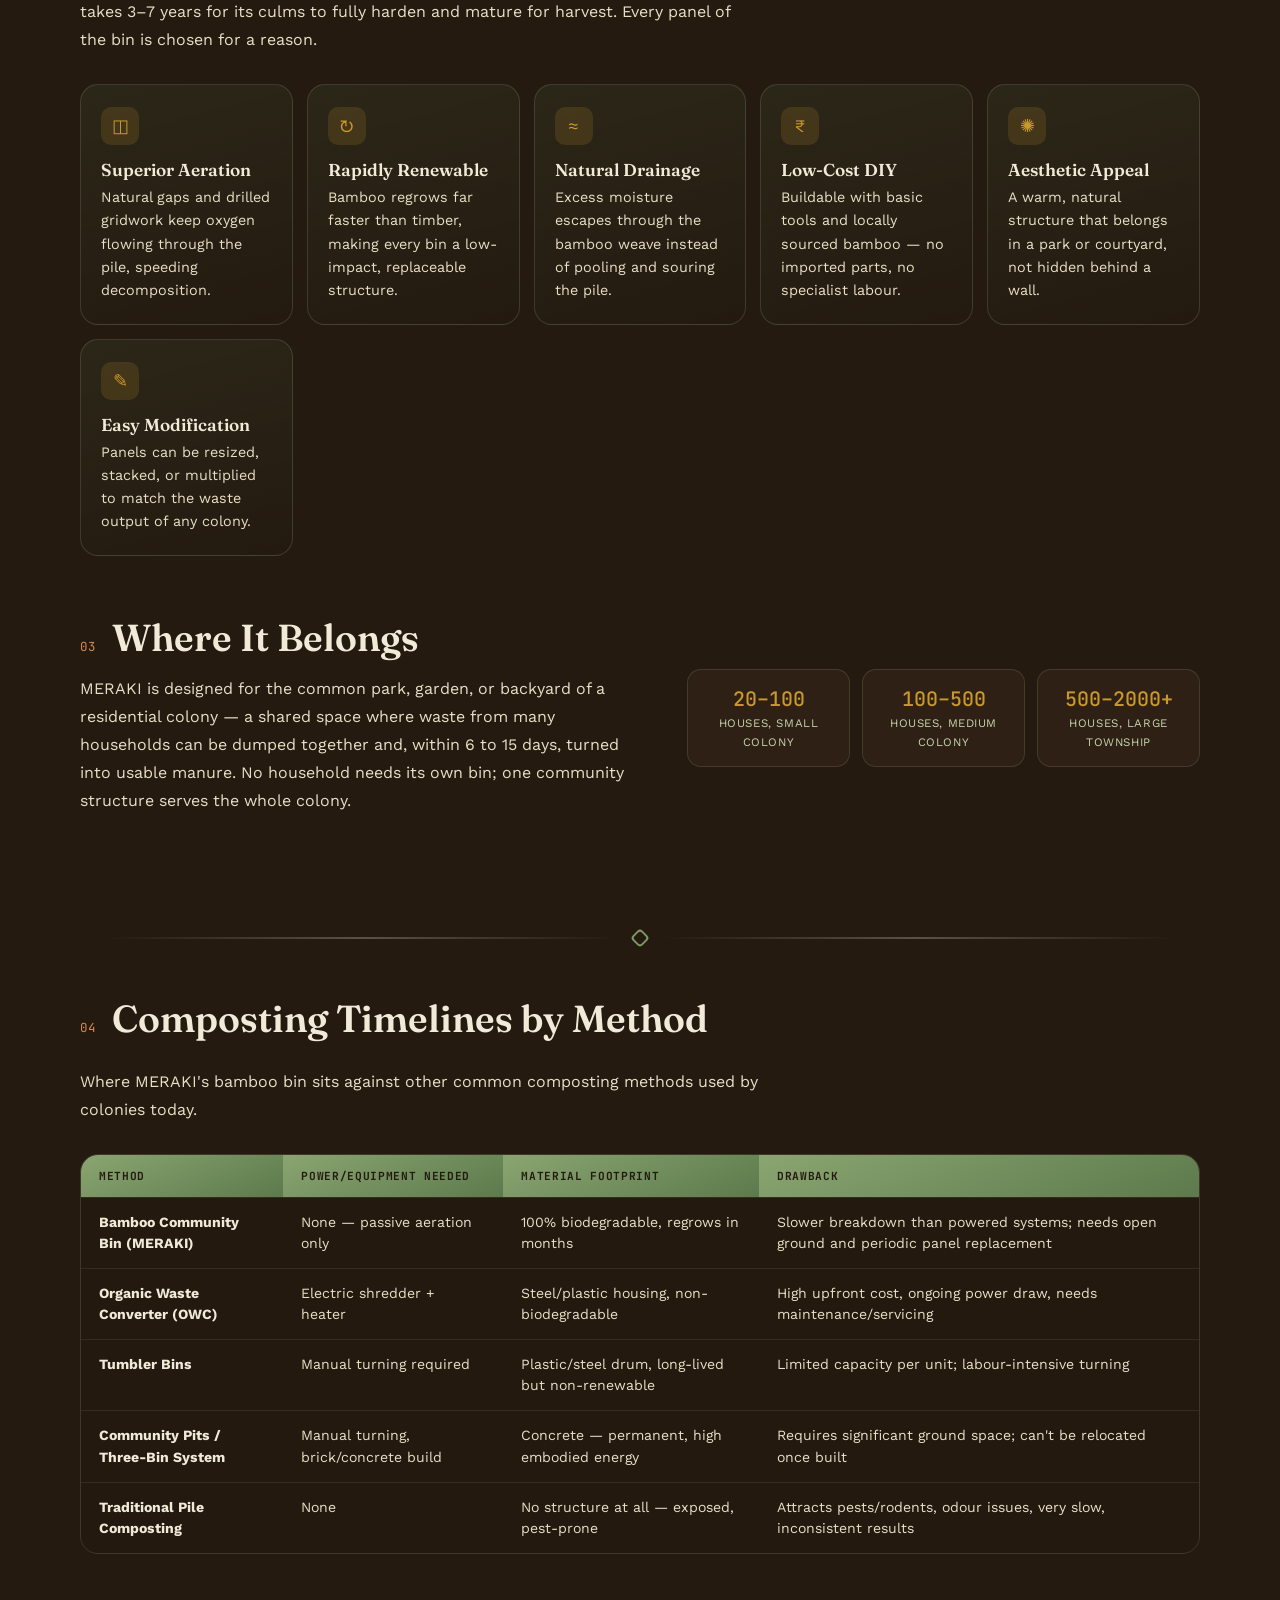
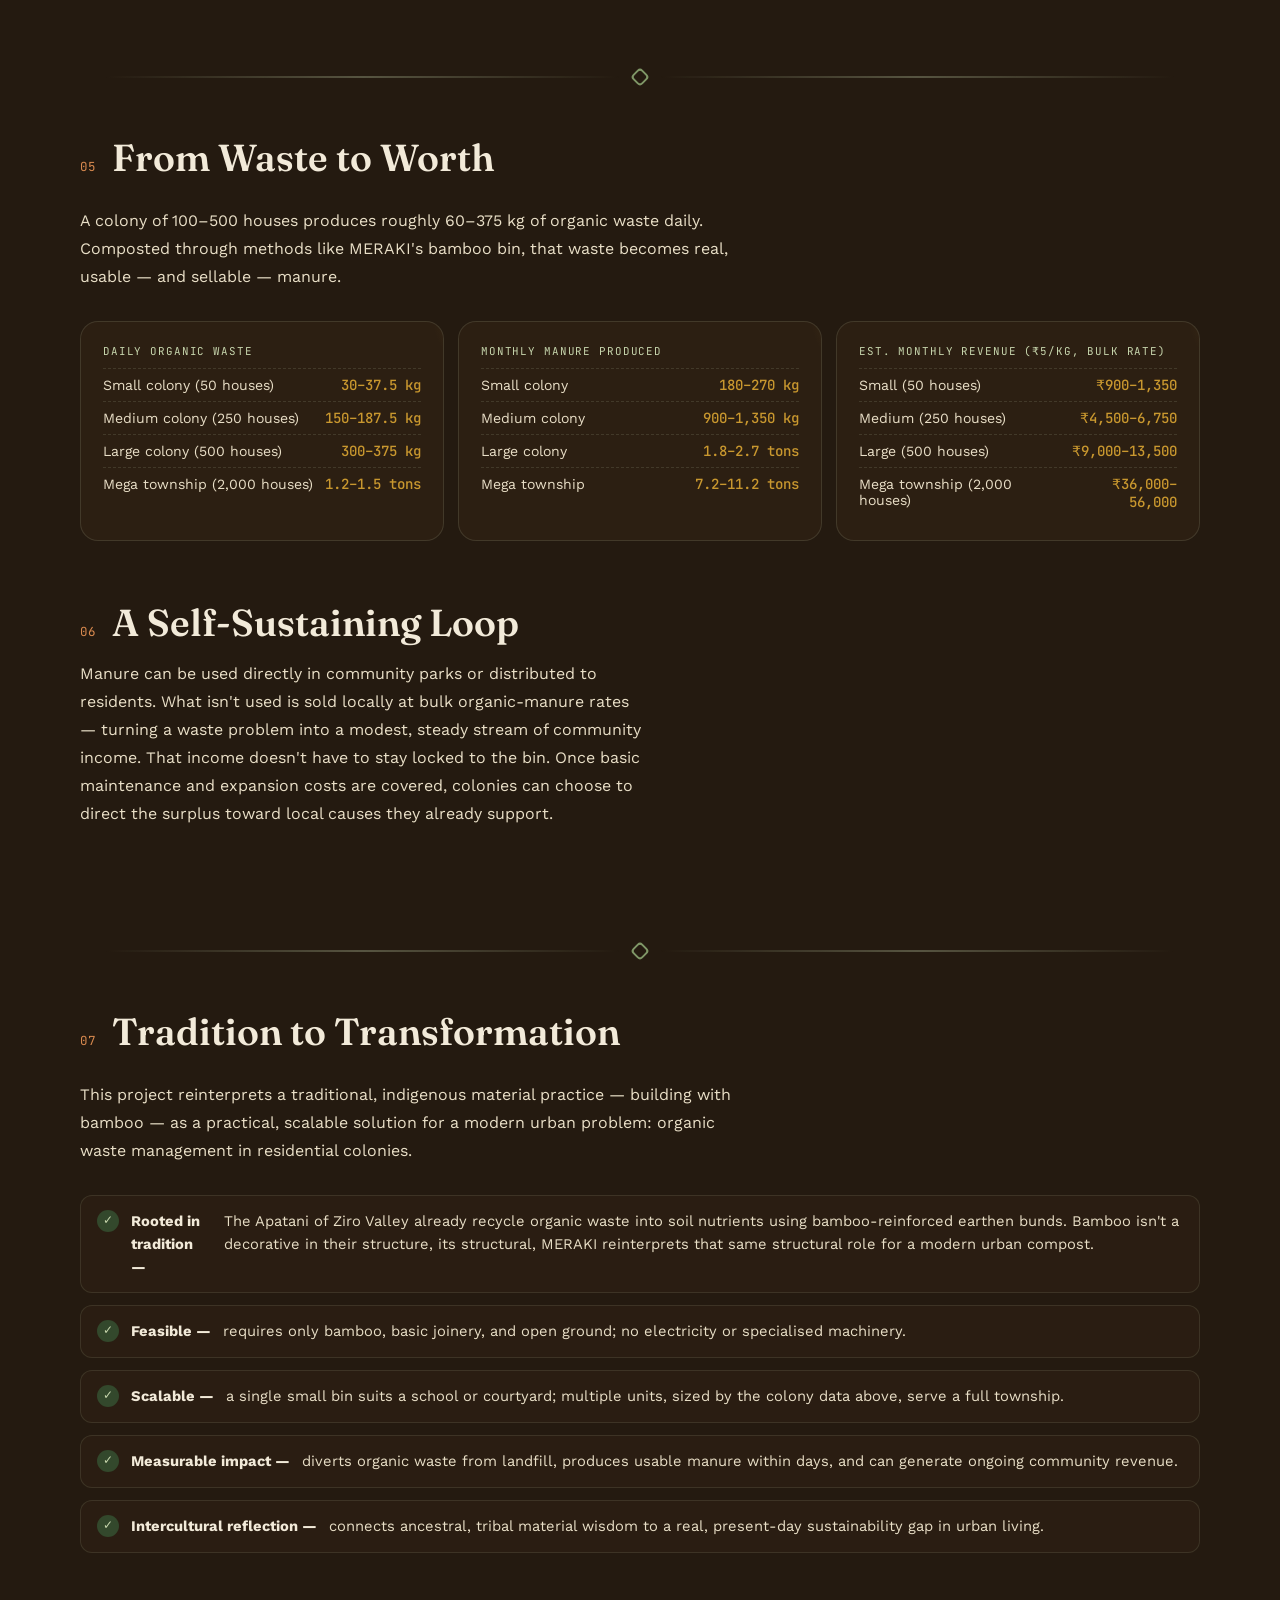
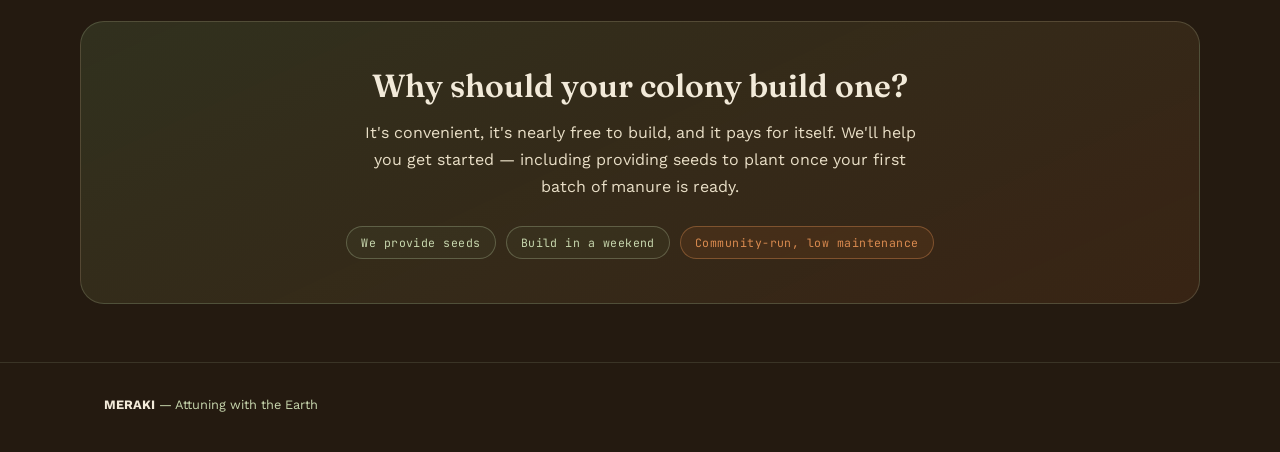
==== commit 68925543: "Update index.html" ====
--- a/index.html
+++ b/index.html
@@ -4,7 +4,7 @@
 <meta charset="UTF-8">
 <meta name="viewport" content="width=device-width, initial-scale=1.0">
 <title>MERAKI — Attuning with the Earth | Bamboo Compost Bin</title>
-<meta name="description" content="MERAKI: a bamboo compost bin reinterpreting tribal material wisdom for modern residential colonies. AFS Sustainable Living National Competition, Round 2 — Tradition to Transformation.">
+<meta name="description" content="MERAKI: a bamboo compost bin reinterpreting tribal material wisdom for modern residential colonies.">
 <link rel="preconnect" href="https://fonts.googleapis.com">
 <link rel="stylesheet" href="style.css">
 </head>
@@ -47,7 +47,7 @@
 
   <!-- HERO -->
   <div class="wrap hero">
-    <span class="hero__eyebrow">AFS Sustainable Living · National Round 2 · Innovation Showcase</span>
+    <span class="hero__eyebrow">Innovation Showcase</span>
     <h1 class="hero__title">Meraki<br><em>Attuning with the Earth</em></h1>
     <p class="hero__sub">A bamboo compost bin, built from tradition, grown for the community.</p>
     <p class="hero__lede">
@@ -58,7 +58,6 @@
     <div class="hero__meta">
       <span class="pill pill--clay">Tradition → Transformation</span>
       <span class="pill">100% Natural Bamboo</span>
-      <span class="pill">6–15 Day Composting Cycle</span>
       <span class="pill">Zero-Waste, Revenue-Positive</span>
     </div>
   </div>
@@ -74,9 +73,7 @@
     <div class="split">
       <div>
         <p>
-          For generations, tribal and indigenous communities have built shelters, tools, and storage vessels from bamboo —
-          not because it was fashionable, but because it grew fast, cost nothing, and returned to the earth without harm.
-          That same material logic is exactly what modern waste management is missing.
+          The Apatanis already utilize organic waste and agricultural residue from their farms as compost in their soil, without using any chemical fertilizer, and this has been well-recorded in their agroecosystem. The entire structure of the composting process relies on bamboo because bamboo framework helps contain the organic material in their fields within the earthen bunds. MERAKI, therefore, has reinterpreted that structural process of the bamboo in their community compost bin.
         </p>
         <p>
           Residential colonies generate kilograms of organic waste every single day, most of which is trucked away and
@@ -179,38 +176,43 @@
     <div class="table-wrap">
       <table>
         <thead>
-          <tr><th>Method</th><th>Time Required</th><th>Description</th><th>Best Suited For</th></tr>
+          <tr>
+            <th>Method</th>
+            <th>Power/Equipment Needed</th>
+            <th>Material Footprint</th>
+            <th>Drawback</th>
+          </tr>
         </thead>
         <tbody>
           <tr>
             <td><strong>Bamboo Community Bin (MERAKI)</strong></td>
-            <td>6–15 days</td>
-            <td>Naturally aerated bamboo structure; waste from multiple households layered and left to cure.</td>
-            <td>Colony parks, gardens, courtyards, schools.</td>
+            <td>None — passive aeration only</td>
+            <td>100% biodegradable, regrows in months</td>
+            <td>Slower breakdown than powered systems; needs open ground and periodic panel replacement</td>
           </tr>
           <tr>
             <td><strong>Organic Waste Converter (OWC)</strong></td>
-            <td>10–15 days</td>
-            <td>Fully automated mechanical system that shreds and heats waste; output needs 7–10 days curing.</td>
-            <td>Large townships, high-rise societies, limited space.</td>
+            <td>Electric shredder + heater</td>
+            <td>Steel/plastic housing, non-biodegradable</td>
+            <td>High upfront cost, ongoing power draw, needs maintenance/servicing</td>
           </tr>
           <tr>
             <td><strong>Tumbler Bins</strong></td>
-            <td>4–6 weeks</td>
-            <td>Sealed rotating barrels, manually turned every couple of days to keep the pile aerated.</td>
-            <td>Small to medium colonies with dedicated staff.</td>
+            <td>Manual turning required</td>
+            <td>Plastic/steel drum, long-lived but non-renewable</td>
+            <td>Limited capacity per unit; labour-intensive turning</td>
           </tr>
           <tr>
             <td><strong>Community Pits / Three-Bin System</strong></td>
-            <td>2–3 months</td>
-            <td>Waste layered in brick or concrete pits, turned manually every week.</td>
-            <td>Medium to large colonies with ground space.</td>
+            <td>Manual turning, brick/concrete build</td>
+            <td>Concrete — permanent, high embodied energy</td>
+            <td>Requires significant ground space; can't be relocated once built</td>
           </tr>
           <tr>
             <td><strong>Traditional Pile Composting</strong></td>
-            <td>4–6 months</td>
-            <td>Waste piled in a corner and left to decompose with minimal intervention.</td>
-            <td>Rural settings, zero-budget contexts.</td>
+            <td>None</td>
+            <td>No structure at all — exposed, pest-prone</td>
+            <td>Attracts pests/rodents, odour issues, very slow, inconsistent results</td>
           </tr>
         </tbody>
       </table>
@@ -245,11 +247,11 @@
         <div class="data-card__row"><span>Mega township</span><span>7.2–11.2 tons</span></div>
       </div>
       <div class="data-card">
-        <div class="data-card__label">Est. Monthly Revenue (₹10/kg)</div>
-        <div class="data-card__row"><span>Small colony</span><span>₹1,800–2,700</span></div>
-        <div class="data-card__row"><span>Medium colony</span><span>₹9,000–13,500</span></div>
-        <div class="data-card__row"><span>Large colony</span><span>₹18,000–27,000</span></div>
-        <div class="data-card__row"><span>Mega township</span><span>₹72,000–1,12,500</span></div>
+        <div class="data-card__label">Est. Monthly Revenue (₹5/kg, bulk rate)</div>
+        <div class="data-card__row"><span>Small (50 houses)</span><span>₹900–1,350</span></div>
+        <div class="data-card__row"><span>Medium (250 houses)</span><span>₹4,500–6,750</span></div>
+        <div class="data-card__row"><span>Large (500 houses)</span><span>₹9,000–13,500</span></div>
+        <div class="data-card__row"><span>Mega township (2,000 houses)</span><span>₹36,000–56,000</span></div>
       </div>
     </div>
   </div>
@@ -263,17 +265,9 @@
           <h2 class="section__title">A Self-Sustaining Loop</h2>
         </div>
         <p>
-          Manure can be used directly in community parks or distributed to residents. What isn't used can be sold at
-          roughly ₹10/kg — turning a waste problem into a modest but steady community income.
-        </p>
-        <p>That revenue doesn't have to stop at the colony gate. It can fund:</p>
-      </div>
-      <ul class="check-list">
-        <li><strong>Cow shelters</strong> — feed and upkeep for local gaushalas.</li>
-        <li><strong>Orphanages &amp; hospitals</strong> — small recurring community grants.</li>
-        <li><strong>Street dog care</strong> — food and basic welfare support.</li>
-        <li><strong>Colony upkeep</strong> — reinvestment into more bins and seeds.</li>
-      </ul>
+          Manure can be used directly in community parks or distributed to residents. What isn't used is sold locally at bulk organic-manure rates — turning a waste problem into a modest, steady stream of community income. That income doesn't have to stay locked to the bin. Once basic maintenance and expansion costs are covered, colonies can choose to direct the surplus toward local causes they already support.
+        </p>
+      </div>
     </div>
   </div>
 
@@ -290,8 +284,7 @@
       scalable solution for a modern urban problem: organic waste management in residential colonies.
     </p>
     <ul class="check-list">
-      <li><strong>Rooted in tradition —</strong> bamboo construction is a technique tribal communities have refined for
-        centuries: strong, biodegradable, and built without industrial processing.</li>
+      <li><strong>Rooted in tradition —</strong> The Apatani of Ziro Valley already recycle organic waste into soil nutrients using bamboo-reinforced earthen bunds. Bamboo isn't a decorative in their structure, its structural, MERAKI reinterprets that same structural role for a modern urban compost.</li>
       <li><strong>Feasible —</strong> requires only bamboo, basic joinery, and open ground; no electricity or
         specialised machinery.</li>
       <li><strong>Scalable —</strong> a single small bin suits a school or courtyard; multiple units, sized by the
@@ -349,7 +342,6 @@
 <footer class="site-footer">
   <div class="site-footer__inner">
     <span><strong>MERAKI</strong> — Attuning with the Earth</span>
-    <span>AFS Sustainable Living National Competition · Round 2, by New Digamber Public School, Indore</span>
   </div>
 </footer>
 
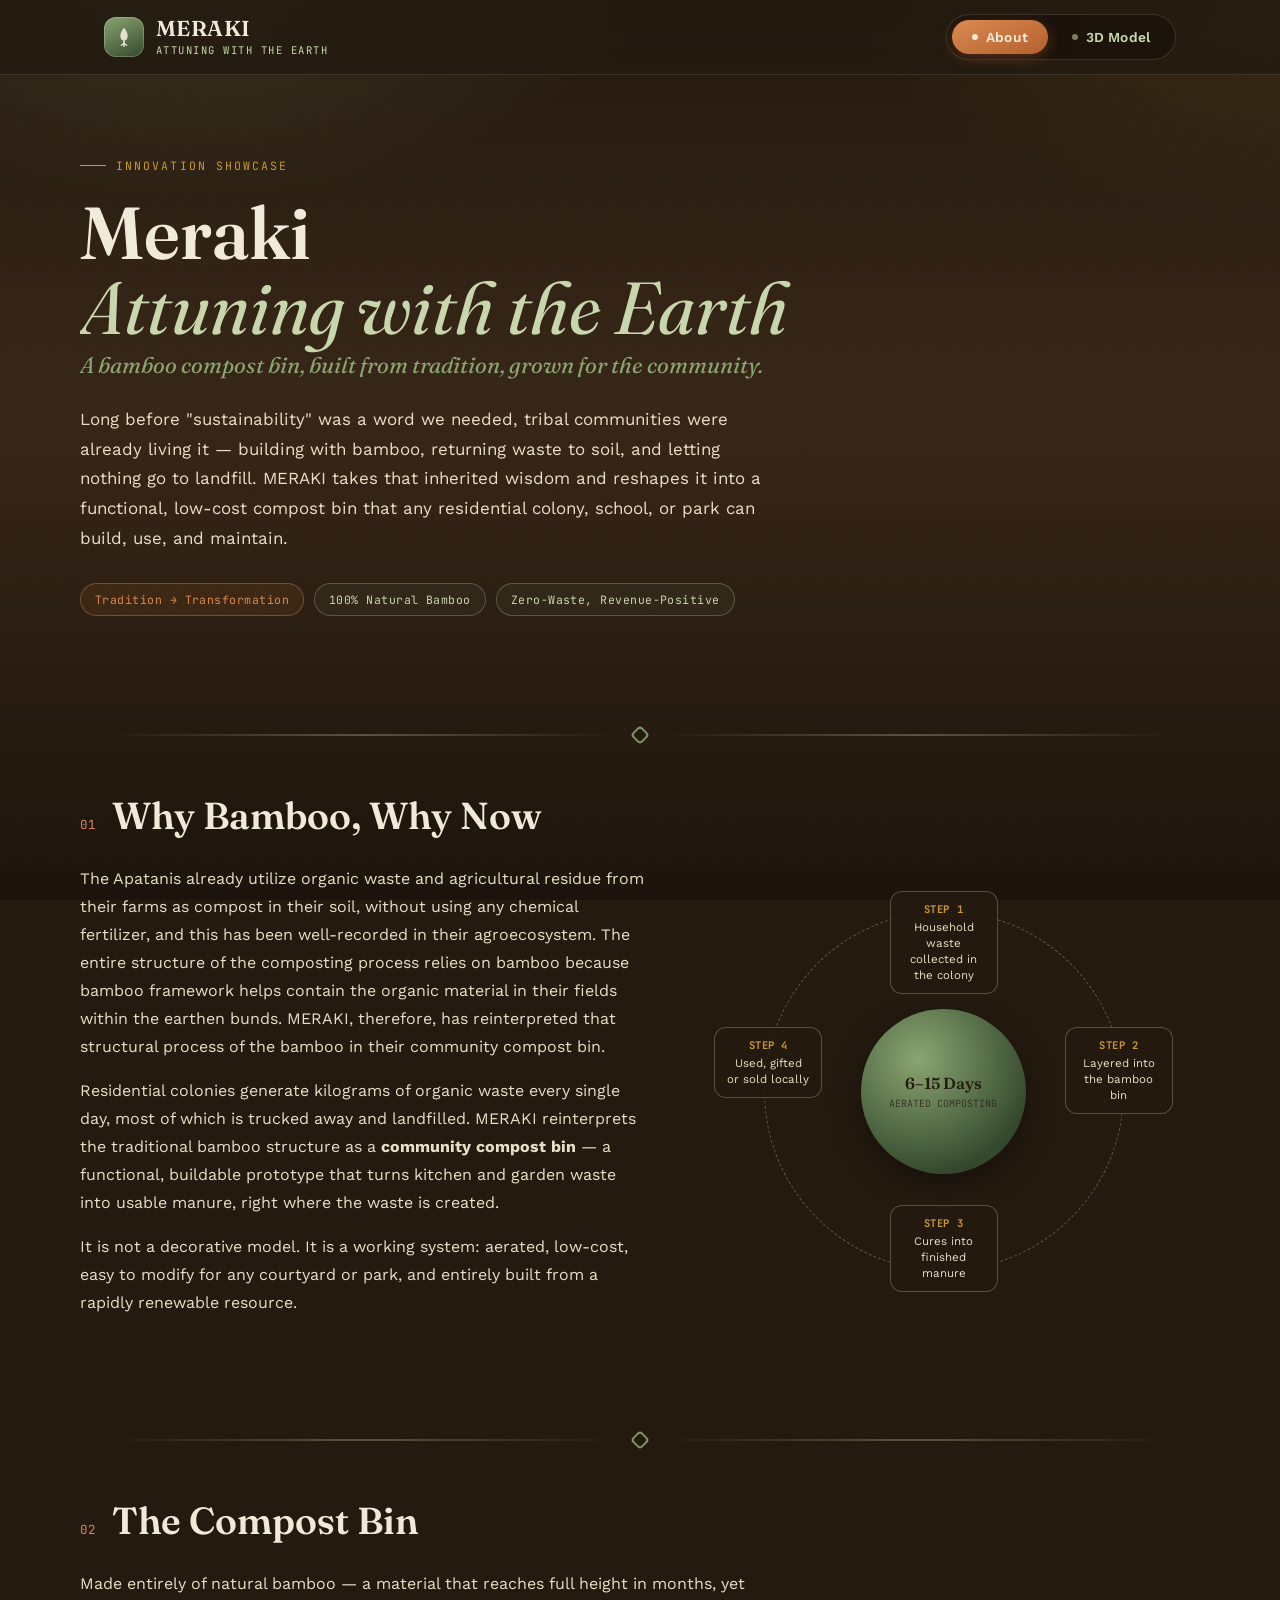
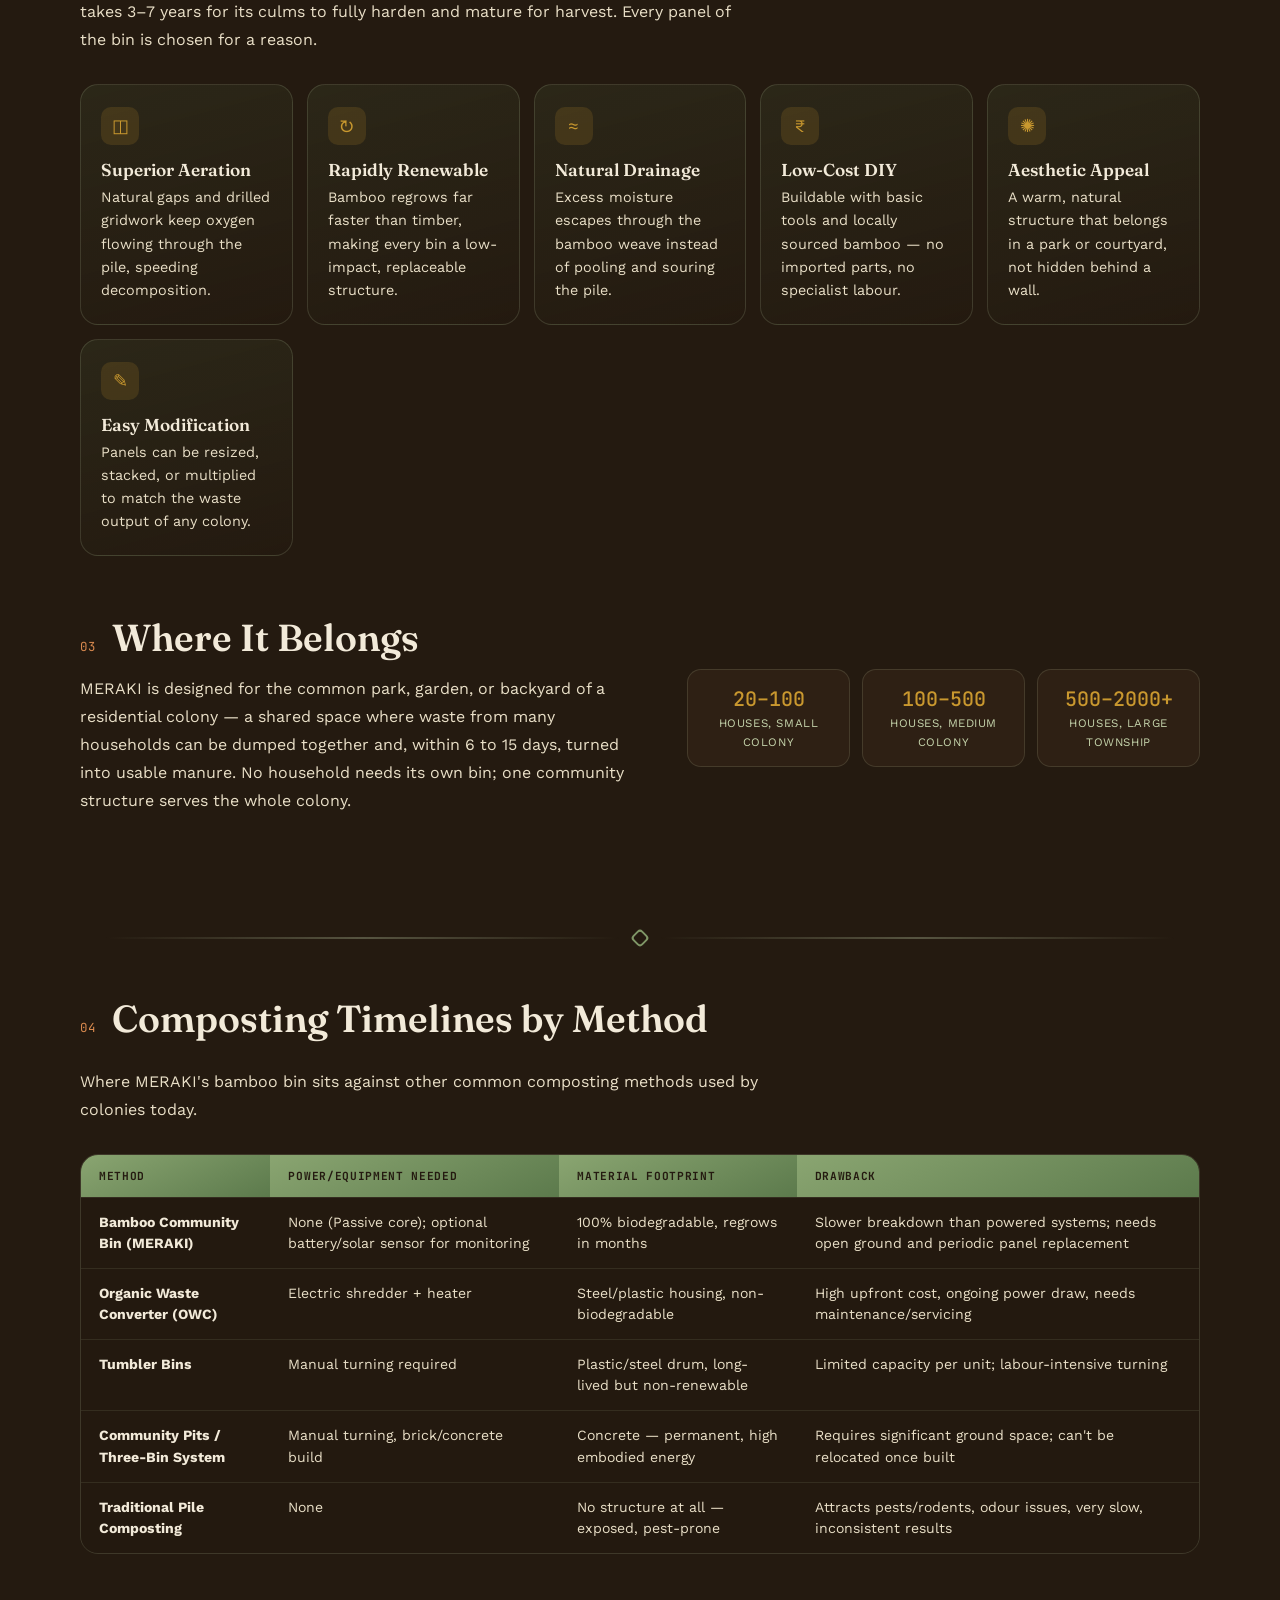
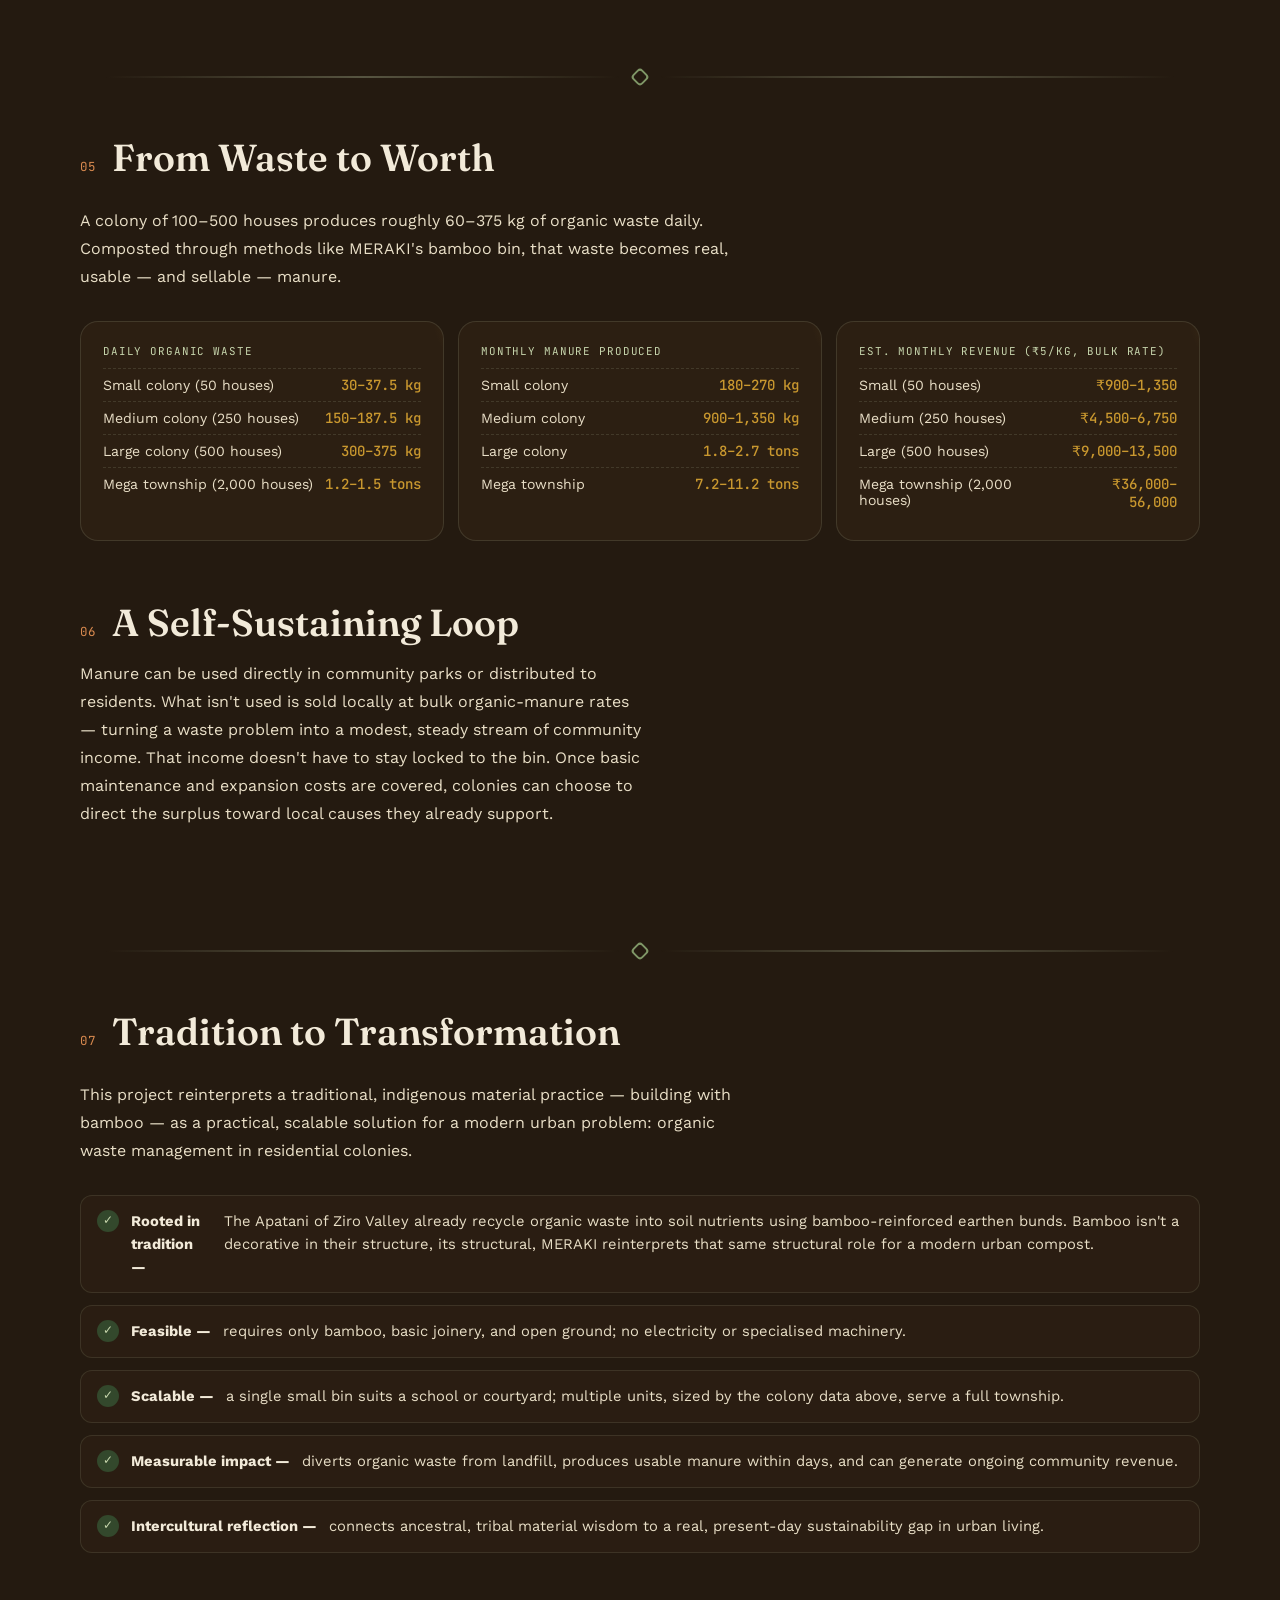
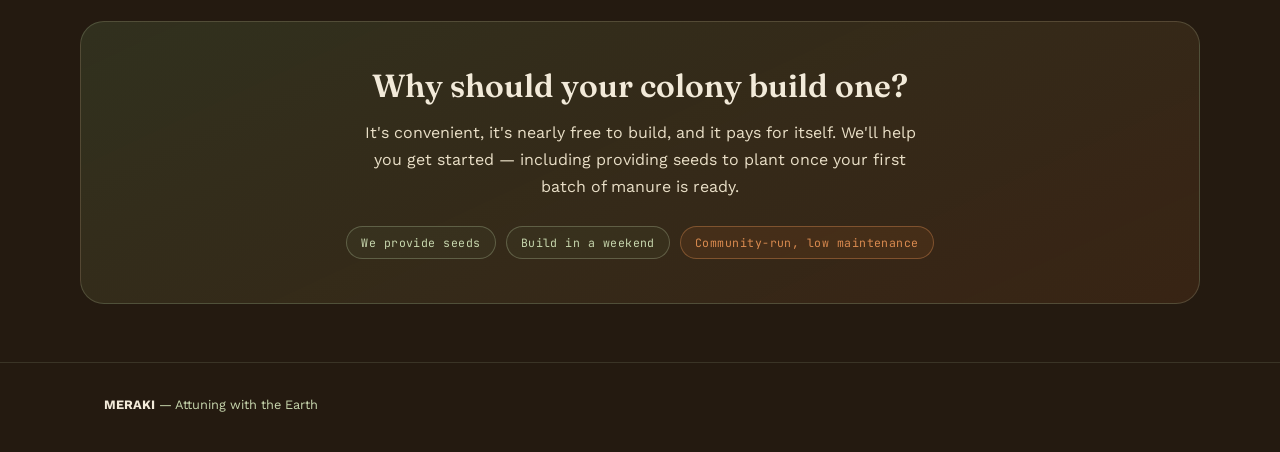
==== commit 30b0dc52: "Update index.html" ====
--- a/index.html
+++ b/index.html
@@ -186,7 +186,7 @@
         <tbody>
           <tr>
             <td><strong>Bamboo Community Bin (MERAKI)</strong></td>
-            <td>None — passive aeration only</td>
+            <td>None (Passive core); optional battery/solar sensor for monitoring</td>
             <td>100% biodegradable, regrows in months</td>
             <td>Slower breakdown than powered systems; needs open ground and periodic panel replacement</td>
           </tr>
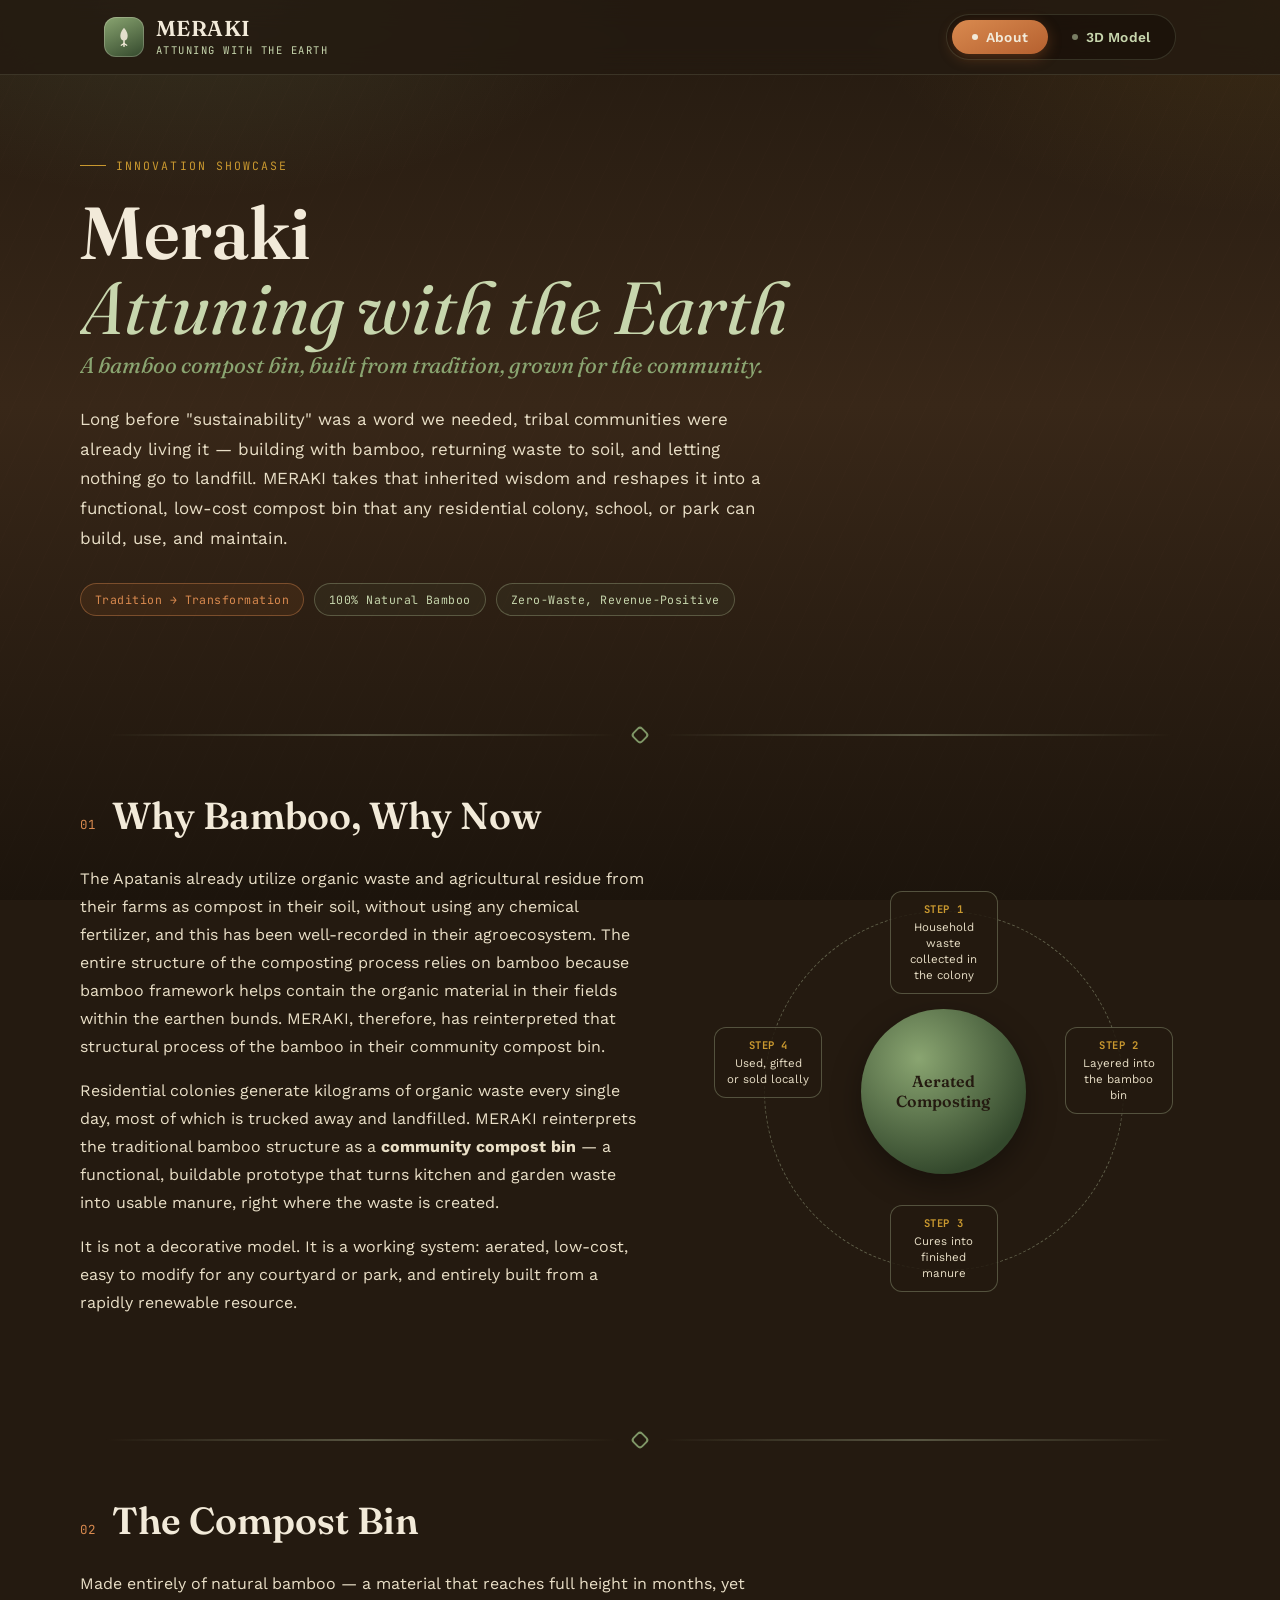
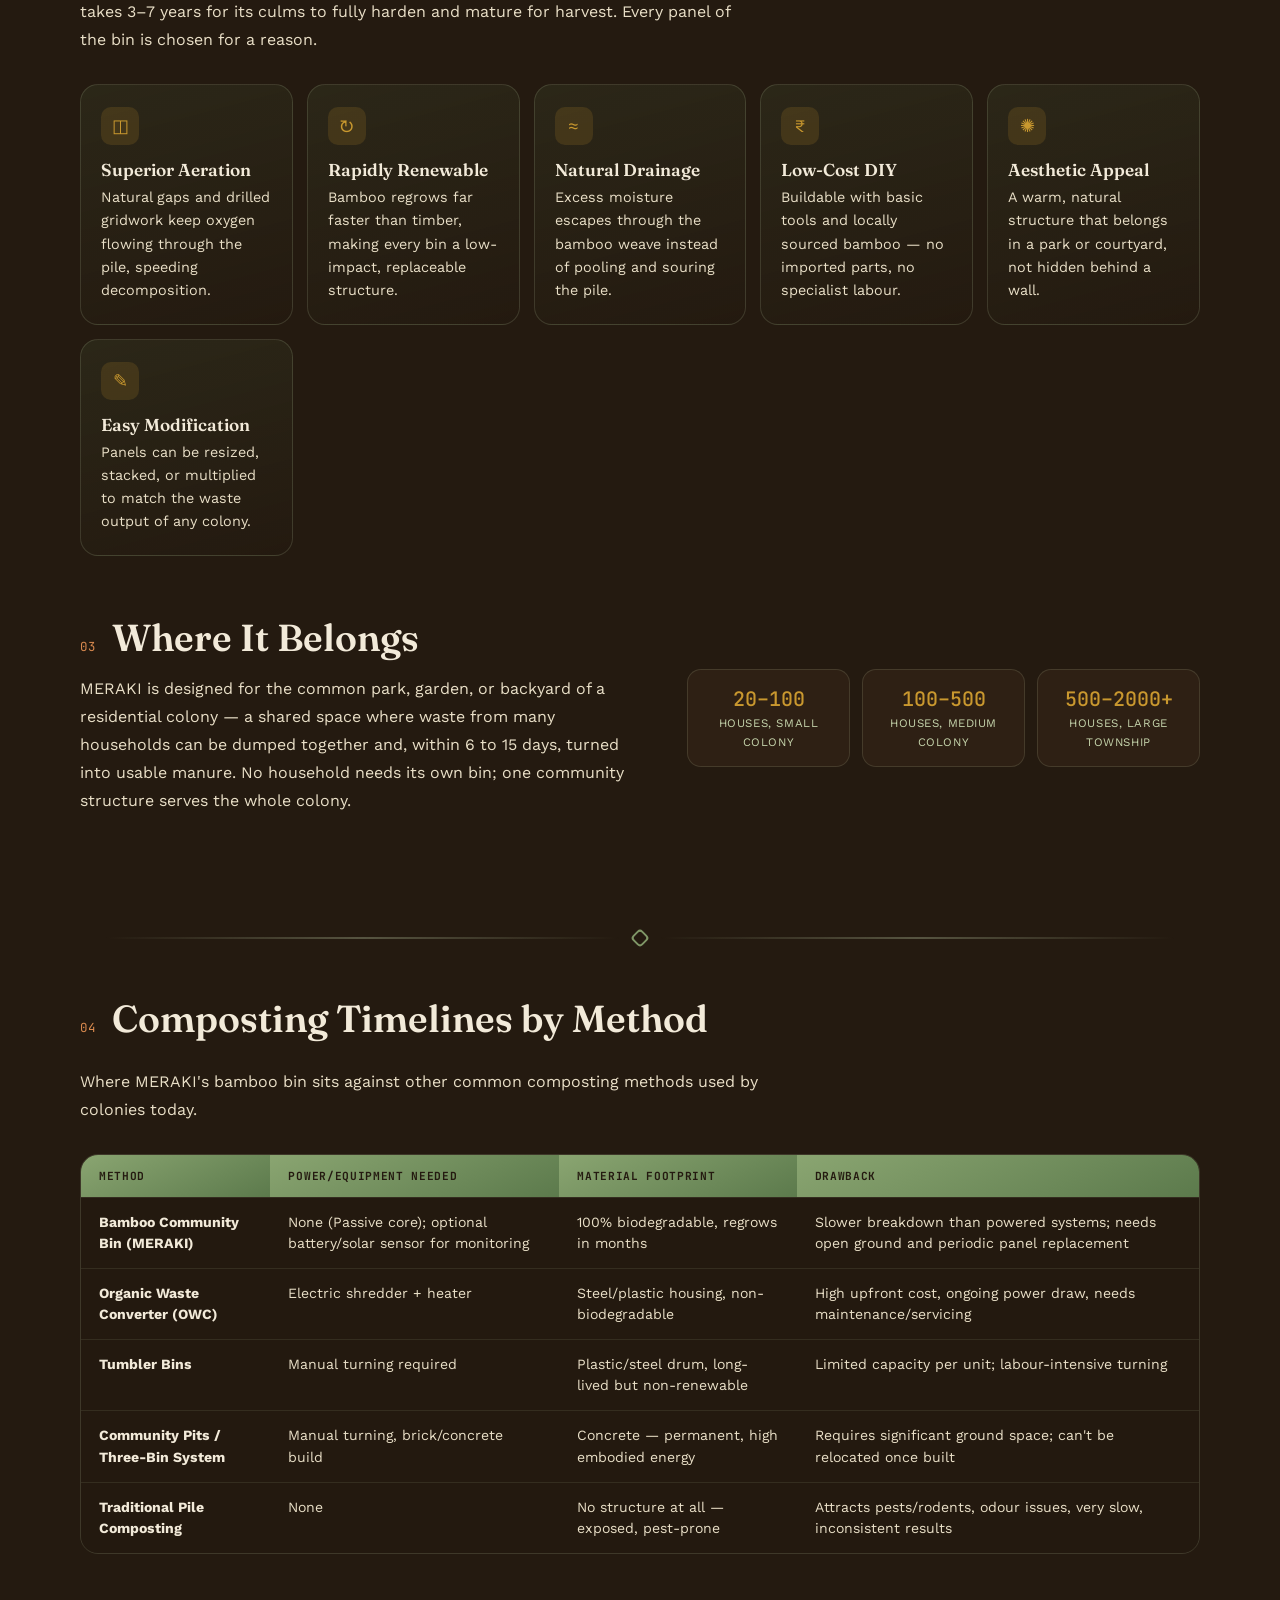
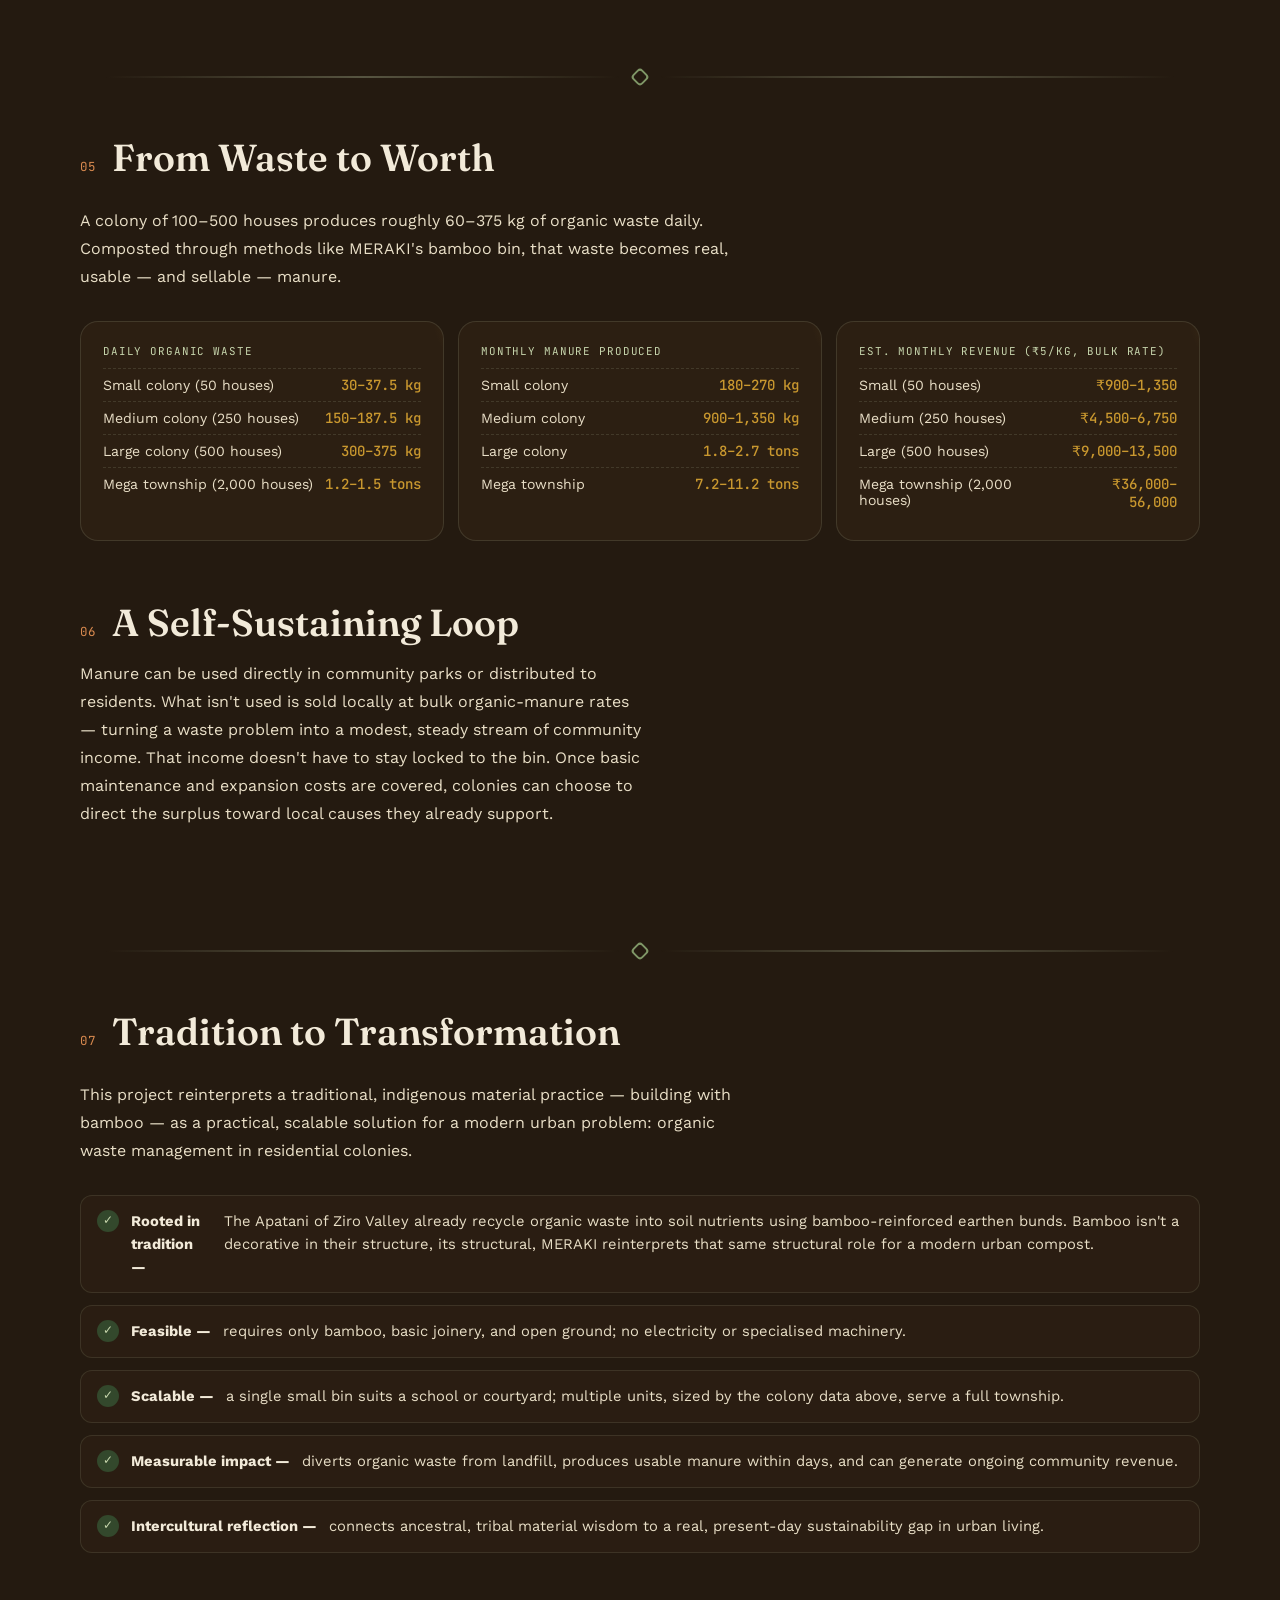
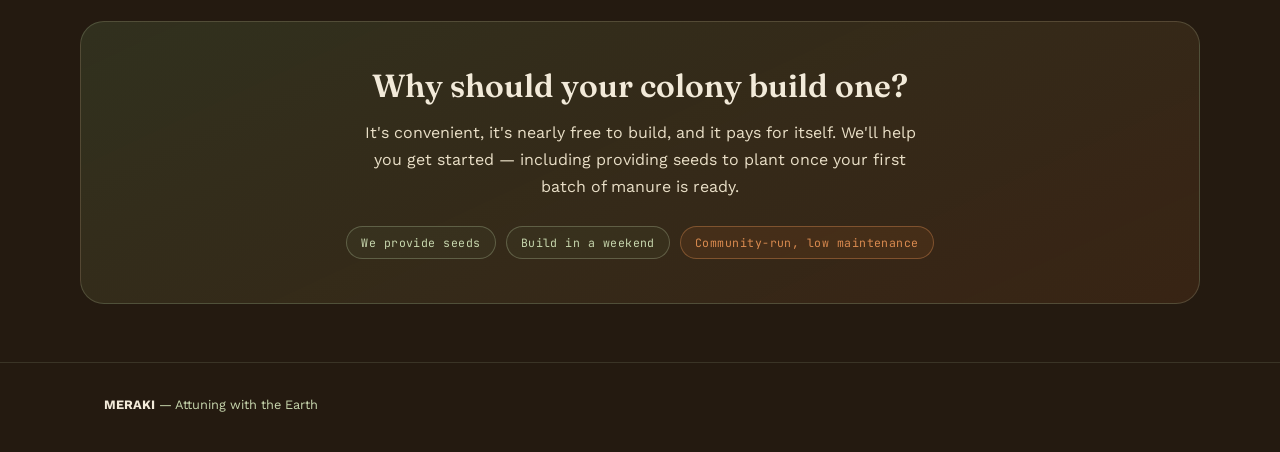
==== commit 78c2bd04: "Update index.html" ====
--- a/index.html
+++ b/index.html
@@ -89,7 +89,7 @@
       <div class="cycle" aria-hidden="true">
         <div class="cycle__node cycle__node--1"><strong>Step 1</strong>Household waste collected in the colony</div>
         <div class="cycle__node cycle__node--2"><strong>Step 2</strong>Layered into the bamboo bin</div>
-        <div class="cycle__center"><span>6–15 Days</span><small>AERATED COMPOSTING</small></div>
+        <div class="cycle__center"><span>Aerated Composting</span></div>
         <div class="cycle__node cycle__node--3"><strong>Step 3</strong>Cures into finished manure</div>
         <div class="cycle__node cycle__node--4"><strong>Step 4</strong>Used, gifted or sold locally</div>
       </div>
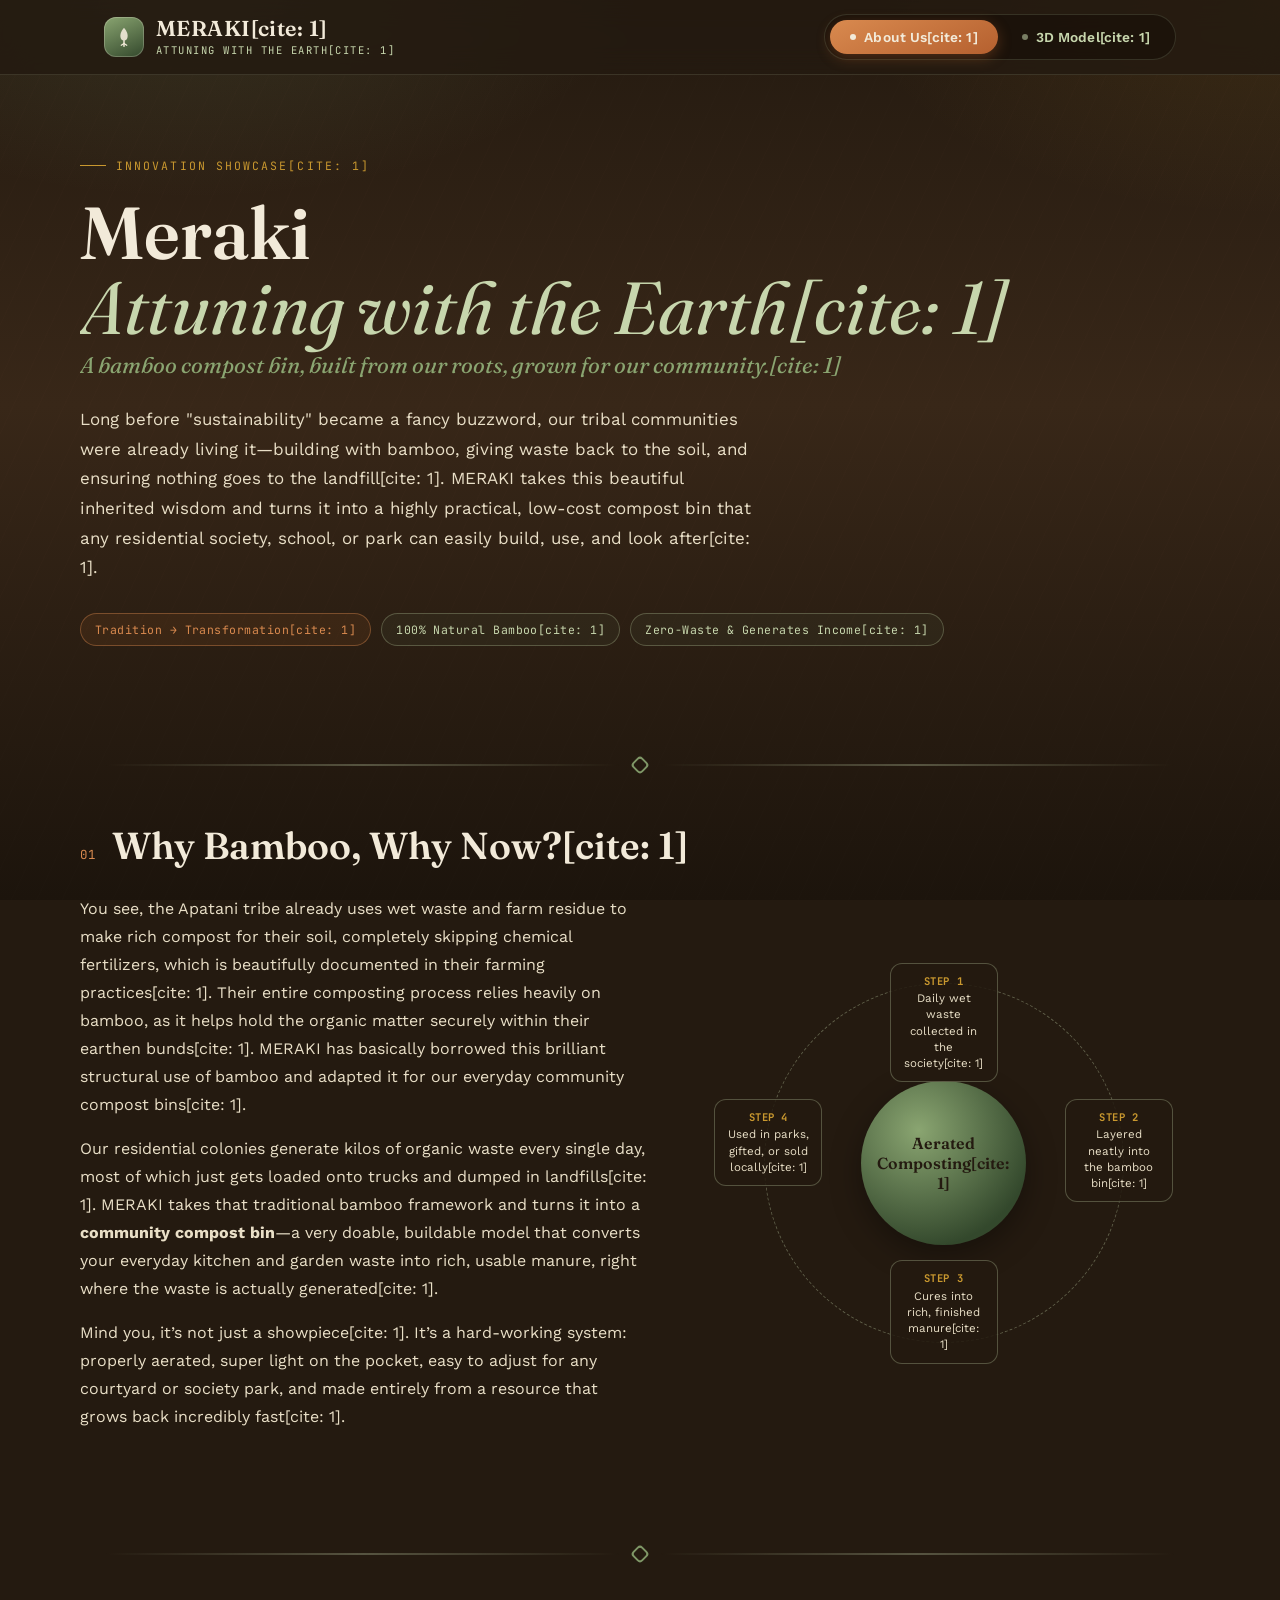
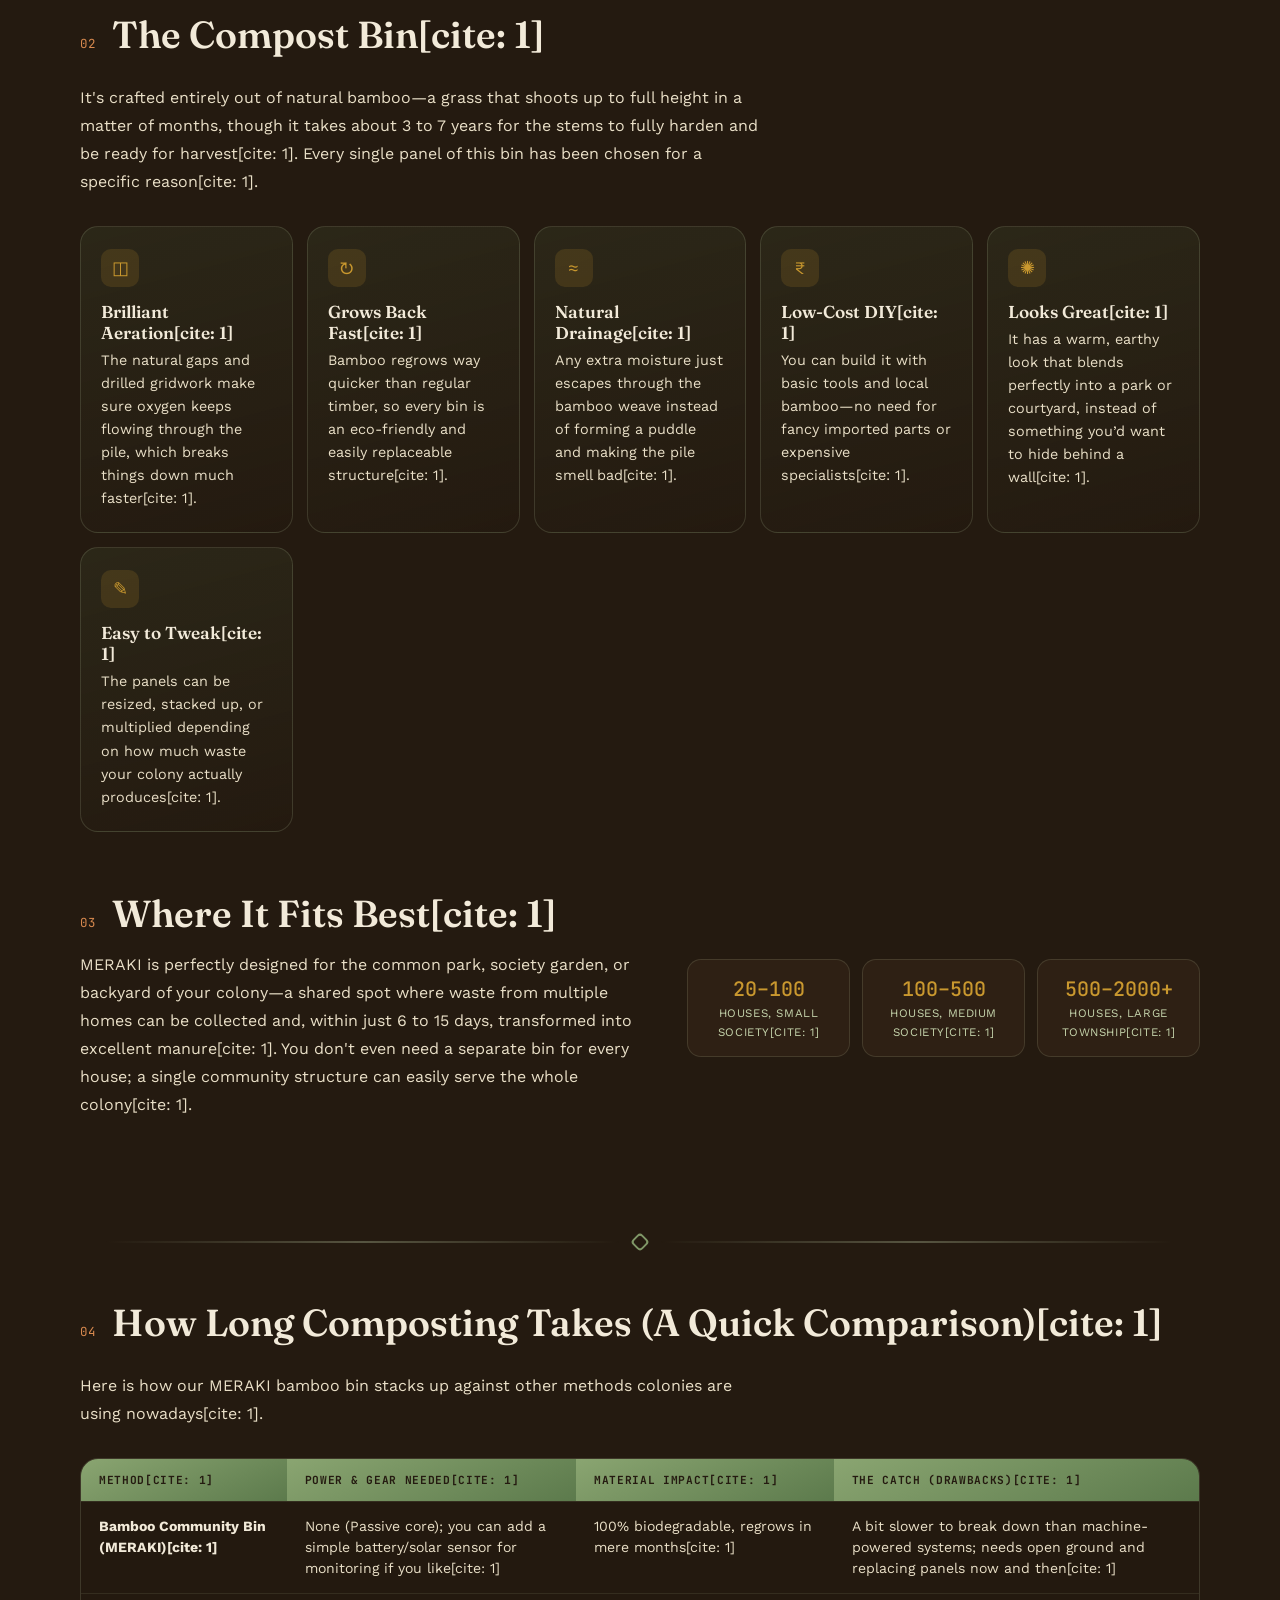
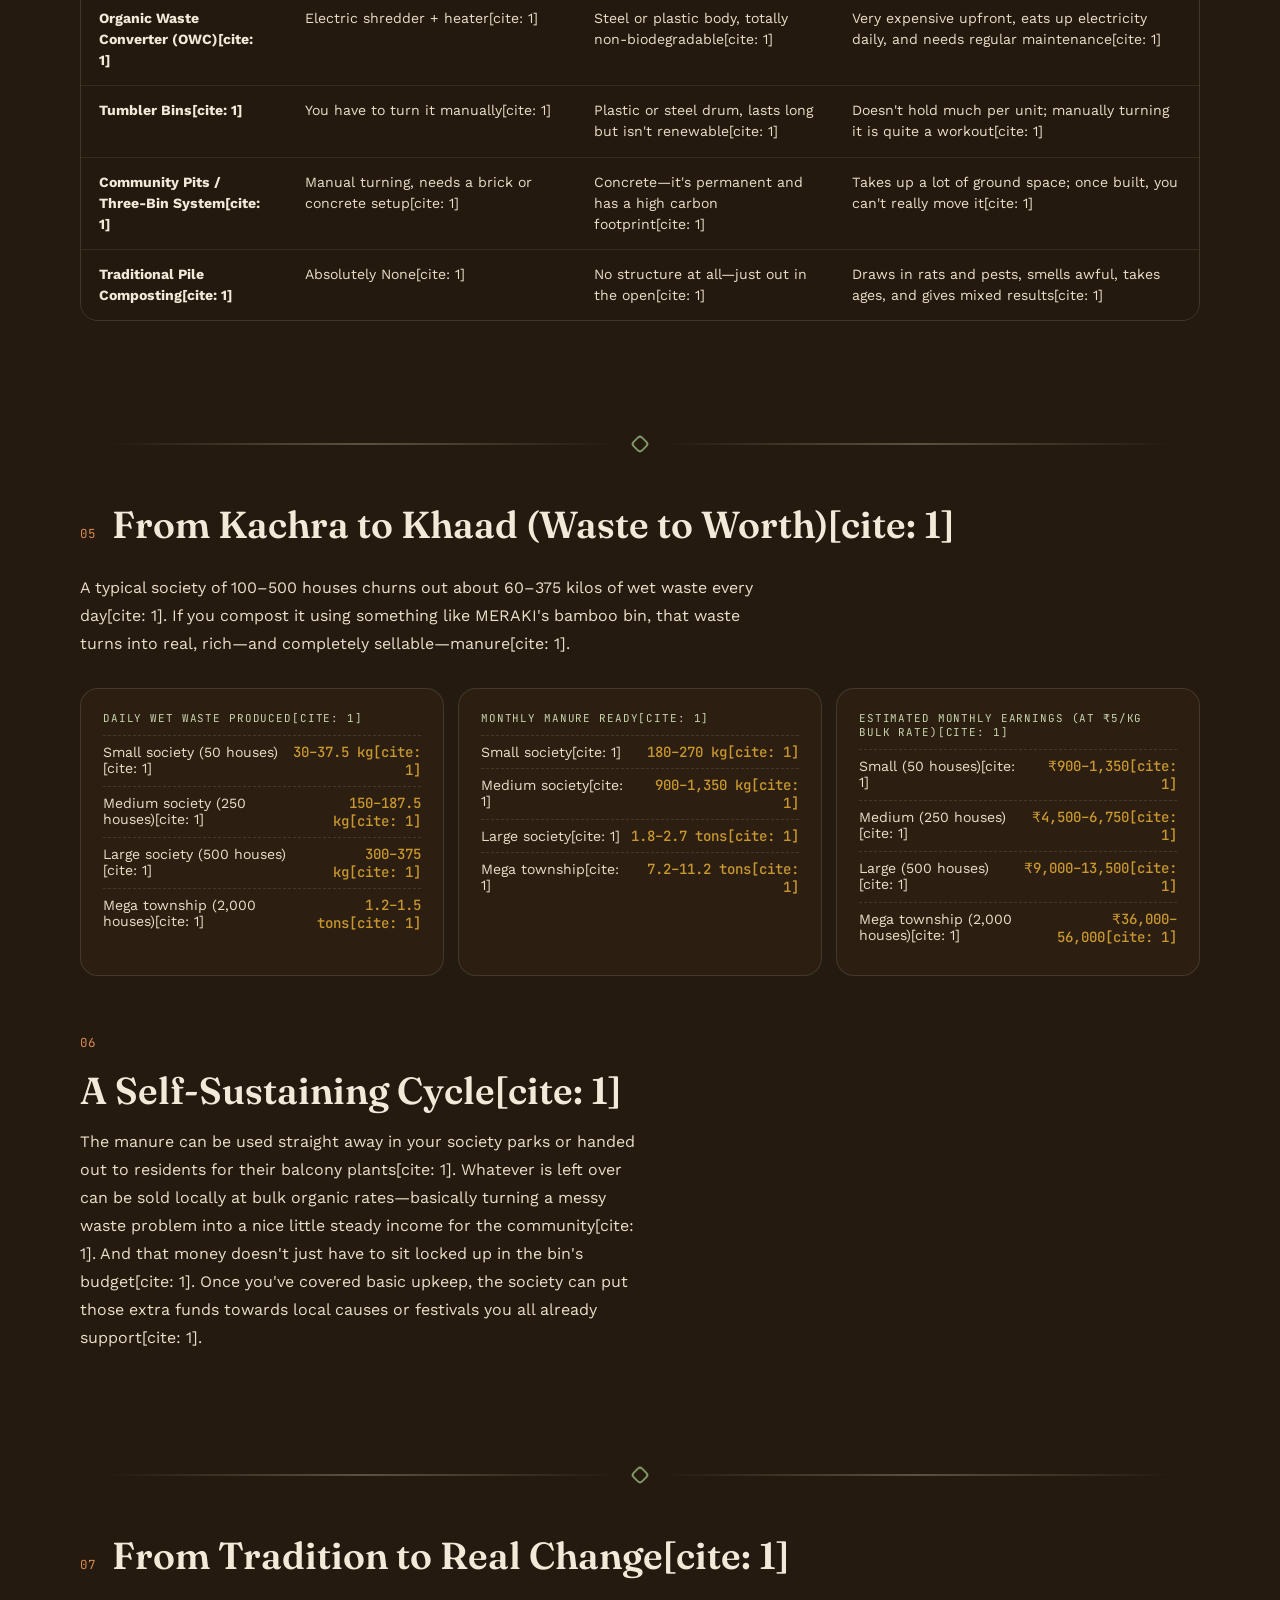
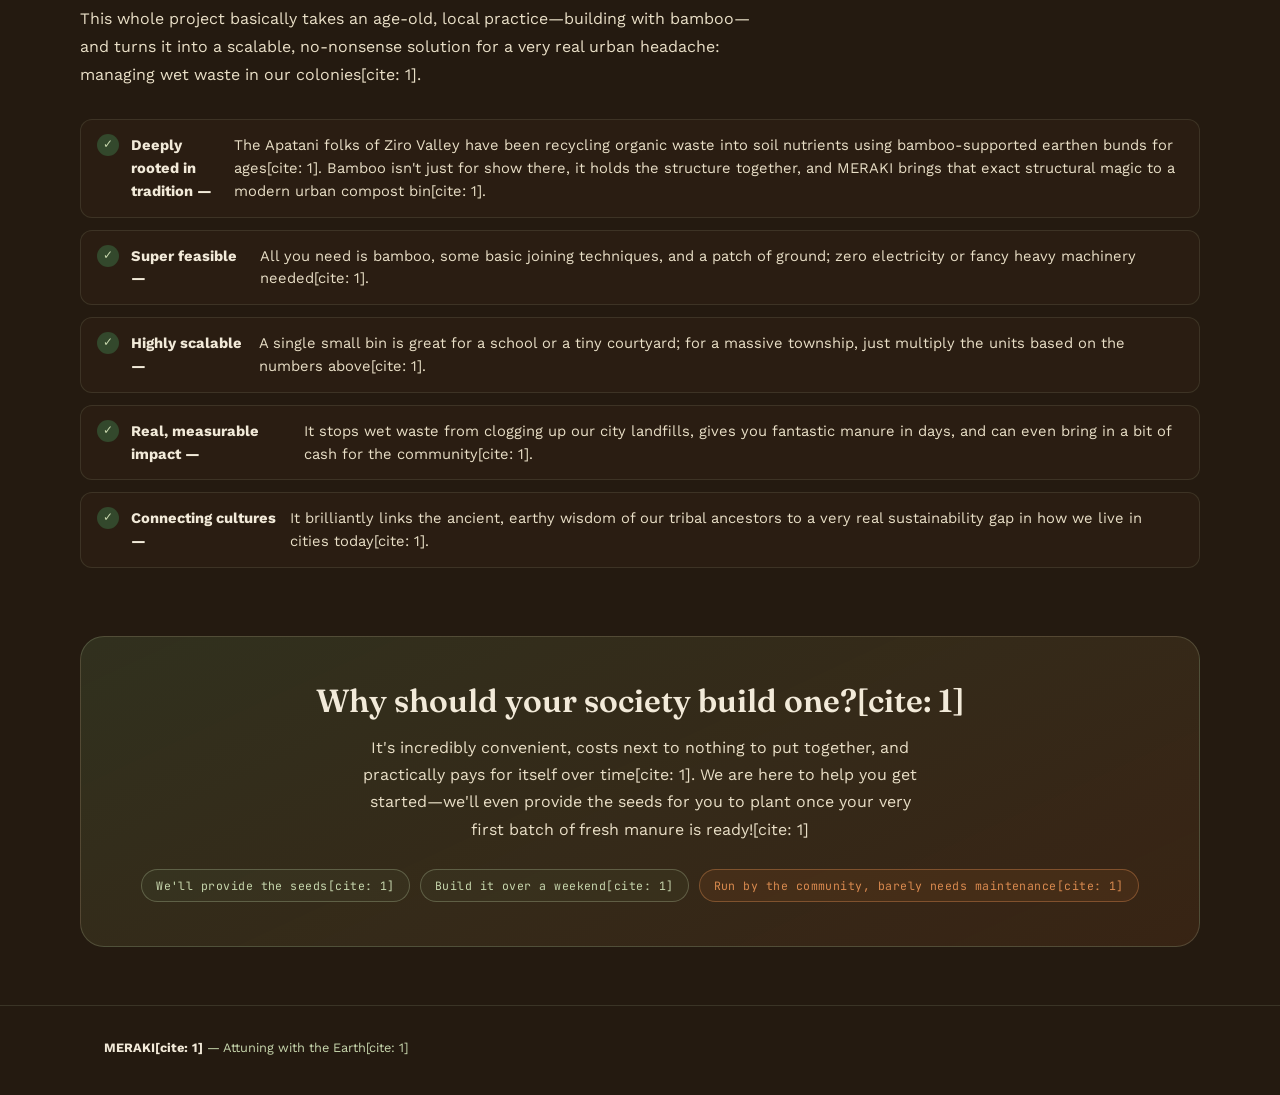
==== commit ee95477c: "Update index.html" ====
--- a/index.html
+++ b/index.html
@@ -3,8 +3,8 @@
 <head>
 <meta charset="UTF-8">
 <meta name="viewport" content="width=device-width, initial-scale=1.0">
-<title>MERAKI — Attuning with the Earth | Bamboo Compost Bin</title>
-<meta name="description" content="MERAKI: a bamboo compost bin reinterpreting tribal material wisdom for modern residential colonies.">
+<title>MERAKI — Attuning with the Earth | Bamboo Compost Bin[cite: 1]</title>
+<meta name="description" content="MERAKI: A simple bamboo compost bin bringing ancient tribal wisdom to our modern residential societies.[cite: 1]">
 <link rel="preconnect" href="https://fonts.googleapis.com">
 <link rel="stylesheet" href="style.css">
 </head>
@@ -25,17 +25,17 @@
         </svg>
       </div>
       <div>
-        <span class="brand__wordmark">MERAKI</span>
-        <span class="brand__tagline">Attuning with the Earth</span>
+        <span class="brand__wordmark">MERAKI[cite: 1]</span>
+        <span class="brand__tagline">Attuning with the Earth[cite: 1]</span>
       </div>
     </div>
 
     <nav class="tab-switch" role="tablist" aria-label="Site sections">
       <button class="tab-btn" id="tab-about" role="tab" aria-selected="true" aria-controls="panel-about">
-        <span class="tab-btn__dot"></span> About
+        <span class="tab-btn__dot"></span> About Us[cite: 1]
       </button>
       <button class="tab-btn" id="tab-model" role="tab" aria-selected="false" aria-controls="panel-model">
-        <span class="tab-btn__dot"></span> 3D Model
+        <span class="tab-btn__dot"></span> 3D Model[cite: 1]
       </button>
     </nav>
   </div>
@@ -47,18 +47,16 @@
 
   <!-- HERO -->
   <div class="wrap hero">
-    <span class="hero__eyebrow">Innovation Showcase</span>
-    <h1 class="hero__title">Meraki<br><em>Attuning with the Earth</em></h1>
-    <p class="hero__sub">A bamboo compost bin, built from tradition, grown for the community.</p>
+    <span class="hero__eyebrow">Innovation Showcase[cite: 1]</span>
+    <h1 class="hero__title">Meraki<br><em>Attuning with the Earth[cite: 1]</em></h1>
+    <p class="hero__sub">A bamboo compost bin, built from our roots, grown for our community.[cite: 1]</p>
     <p class="hero__lede">
-      Long before "sustainability" was a word we needed, tribal communities were already living it — building with bamboo,
-      returning waste to soil, and letting nothing go to landfill. MERAKI takes that inherited wisdom and reshapes it into
-      a functional, low-cost compost bin that any residential colony, school, or park can build, use, and maintain.
+      Long before "sustainability" became a fancy buzzword, our tribal communities were already living it—building with bamboo, giving waste back to the soil, and ensuring nothing goes to the landfill[cite: 1]. MERAKI takes this beautiful inherited wisdom and turns it into a highly practical, low-cost compost bin that any residential society, school, or park can easily build, use, and look after[cite: 1].
     </p>
     <div class="hero__meta">
-      <span class="pill pill--clay">Tradition → Transformation</span>
-      <span class="pill">100% Natural Bamboo</span>
-      <span class="pill">Zero-Waste, Revenue-Positive</span>
+      <span class="pill pill--clay">Tradition → Transformation[cite: 1]</span>
+      <span class="pill">100% Natural Bamboo[cite: 1]</span>
+      <span class="pill">Zero-Waste & Generates Income[cite: 1]</span>
     </div>
   </div>
 
@@ -68,30 +66,26 @@
   <div class="wrap section">
     <div class="section__head">
       <span class="section__num">01</span>
-      <h2 class="section__title">Why Bamboo, Why Now</h2>
+      <h2 class="section__title">Why Bamboo, Why Now?[cite: 1]</h2>
     </div>
     <div class="split">
       <div>
         <p>
-          The Apatanis already utilize organic waste and agricultural residue from their farms as compost in their soil, without using any chemical fertilizer, and this has been well-recorded in their agroecosystem. The entire structure of the composting process relies on bamboo because bamboo framework helps contain the organic material in their fields within the earthen bunds. MERAKI, therefore, has reinterpreted that structural process of the bamboo in their community compost bin.
-        </p>
-        <p>
-          Residential colonies generate kilograms of organic waste every single day, most of which is trucked away and
-          landfilled. MERAKI reinterprets the traditional bamboo structure as a <strong>community compost bin</strong> —
-          a functional, buildable prototype that turns kitchen and garden waste into usable manure, right where the waste
-          is created.
-        </p>
-        <p>
-          It is not a decorative model. It is a working system: aerated, low-cost, easy to modify for any courtyard or
-          park, and entirely built from a rapidly renewable resource.
+          You see, the Apatani tribe already uses wet waste and farm residue to make rich compost for their soil, completely skipping chemical fertilizers, which is beautifully documented in their farming practices[cite: 1]. Their entire composting process relies heavily on bamboo, as it helps hold the organic matter securely within their earthen bunds[cite: 1]. MERAKI has basically borrowed this brilliant structural use of bamboo and adapted it for our everyday community compost bins[cite: 1].
+        </p>
+        <p>
+          Our residential colonies generate kilos of organic waste every single day, most of which just gets loaded onto trucks and dumped in landfills[cite: 1]. MERAKI takes that traditional bamboo framework and turns it into a <strong>community compost bin</strong>—a very doable, buildable model that converts your everyday kitchen and garden waste into rich, usable manure, right where the waste is actually generated[cite: 1].
+        </p>
+        <p>
+          Mind you, it’s not just a showpiece[cite: 1]. It’s a hard-working system: properly aerated, super light on the pocket, easy to adjust for any courtyard or society park, and made entirely from a resource that grows back incredibly fast[cite: 1].
         </p>
       </div>
       <div class="cycle" aria-hidden="true">
-        <div class="cycle__node cycle__node--1"><strong>Step 1</strong>Household waste collected in the colony</div>
-        <div class="cycle__node cycle__node--2"><strong>Step 2</strong>Layered into the bamboo bin</div>
-        <div class="cycle__center"><span>Aerated Composting</span></div>
-        <div class="cycle__node cycle__node--3"><strong>Step 3</strong>Cures into finished manure</div>
-        <div class="cycle__node cycle__node--4"><strong>Step 4</strong>Used, gifted or sold locally</div>
+        <div class="cycle__node cycle__node--1"><strong>Step 1</strong>Daily wet waste collected in the society[cite: 1]</div>
+        <div class="cycle__node cycle__node--2"><strong>Step 2</strong>Layered neatly into the bamboo bin[cite: 1]</div>
+        <div class="cycle__center"><span>Aerated Composting[cite: 1]</span></div>
+        <div class="cycle__node cycle__node--3"><strong>Step 3</strong>Cures into rich, finished manure[cite: 1]</div>
+        <div class="cycle__node cycle__node--4"><strong>Step 4</strong>Used in parks, gifted, or sold locally[cite: 1]</div>
       </div>
     </div>
   </div>
@@ -102,42 +96,41 @@
   <div class="wrap section">
     <div class="section__head">
       <span class="section__num">02</span>
-      <h2 class="section__title">The Compost Bin</h2>
+      <h2 class="section__title">The Compost Bin[cite: 1]</h2>
     </div>
     <p class="section__intro">
-      Made entirely of natural bamboo — a material that reaches full height in months, yet takes 3–7 years for its culms
-      to fully harden and mature for harvest. Every panel of the bin is chosen for a reason.
+      It's crafted entirely out of natural bamboo—a grass that shoots up to full height in a matter of months, though it takes about 3 to 7 years for the stems to fully harden and be ready for harvest[cite: 1]. Every single panel of this bin has been chosen for a specific reason[cite: 1].
     </p>
     <div class="grid-cards">
       <div class="card">
         <div class="card__icon">◫</div>
-        <h3 class="card__title">Superior Aeration</h3>
-        <p class="card__text">Natural gaps and drilled gridwork keep oxygen flowing through the pile, speeding decomposition.</p>
+        <h3 class="card__title">Brilliant Aeration[cite: 1]</h3>
+        <p class="card__text">The natural gaps and drilled gridwork make sure oxygen keeps flowing through the pile, which breaks things down much faster[cite: 1].</p>
       </div>
       <div class="card">
         <div class="card__icon">↻</div>
-        <h3 class="card__title">Rapidly Renewable</h3>
-        <p class="card__text">Bamboo regrows far faster than timber, making every bin a low-impact, replaceable structure.</p>
+        <h3 class="card__title">Grows Back Fast[cite: 1]</h3>
+        <p class="card__text">Bamboo regrows way quicker than regular timber, so every bin is an eco-friendly and easily replaceable structure[cite: 1].</p>
       </div>
       <div class="card">
         <div class="card__icon">≈</div>
-        <h3 class="card__title">Natural Drainage</h3>
-        <p class="card__text">Excess moisture escapes through the bamboo weave instead of pooling and souring the pile.</p>
+        <h3 class="card__title">Natural Drainage[cite: 1]</h3>
+        <p class="card__text">Any extra moisture just escapes through the bamboo weave instead of forming a puddle and making the pile smell bad[cite: 1].</p>
       </div>
       <div class="card">
         <div class="card__icon">₹</div>
-        <h3 class="card__title">Low-Cost DIY</h3>
-        <p class="card__text">Buildable with basic tools and locally sourced bamboo — no imported parts, no specialist labour.</p>
+        <h3 class="card__title">Low-Cost DIY[cite: 1]</h3>
+        <p class="card__text">You can build it with basic tools and local bamboo—no need for fancy imported parts or expensive specialists[cite: 1].</p>
       </div>
       <div class="card">
         <div class="card__icon">✺</div>
-        <h3 class="card__title">Aesthetic Appeal</h3>
-        <p class="card__text">A warm, natural structure that belongs in a park or courtyard, not hidden behind a wall.</p>
+        <h3 class="card__title">Looks Great[cite: 1]</h3>
+        <p class="card__text">It has a warm, earthy look that blends perfectly into a park or courtyard, instead of something you’d want to hide behind a wall[cite: 1].</p>
       </div>
       <div class="card">
         <div class="card__icon">✎</div>
-        <h3 class="card__title">Easy Modification</h3>
-        <p class="card__text">Panels can be resized, stacked, or multiplied to match the waste output of any colony.</p>
+        <h3 class="card__title">Easy to Tweak[cite: 1]</h3>
+        <p class="card__text">The panels can be resized, stacked up, or multiplied depending on how much waste your colony actually produces[cite: 1].</p>
       </div>
     </div>
   </div>
@@ -148,18 +141,16 @@
       <div>
         <div class="section__head" style="margin-bottom:14px;">
           <span class="section__num">03</span>
-          <h2 class="section__title">Where It Belongs</h2>
+          <h2 class="section__title">Where It Fits Best[cite: 1]</h2>
         </div>
         <p>
-          MERAKI is designed for the common park, garden, or backyard of a residential colony — a shared space where
-          waste from many households can be dumped together and, within 6 to 15 days, turned into usable manure.
-          No household needs its own bin; one community structure serves the whole colony.
+          MERAKI is perfectly designed for the common park, society garden, or backyard of your colony—a shared spot where waste from multiple homes can be collected and, within just 6 to 15 days, transformed into excellent manure[cite: 1]. You don't even need a separate bin for every house; a single community structure can easily serve the whole colony[cite: 1].
         </p>
       </div>
       <div class="stat-strip">
-        <div class="stat-box"><span class="stat-box__num">20–100</span><span class="stat-box__label">Houses, small colony</span></div>
-        <div class="stat-box"><span class="stat-box__num">100–500</span><span class="stat-box__label">Houses, medium colony</span></div>
-        <div class="stat-box"><span class="stat-box__num">500–2000+</span><span class="stat-box__label">Houses, large township</span></div>
+        <div class="stat-box"><span class="stat-box__num">20–100</span><span class="stat-box__label">Houses, small society[cite: 1]</span></div>
+        <div class="stat-box"><span class="stat-box__num">100–500</span><span class="stat-box__label">Houses, medium society[cite: 1]</span></div>
+        <div class="stat-box"><span class="stat-box__num">500–2000+</span><span class="stat-box__label">Houses, large township[cite: 1]</span></div>
       </div>
     </div>
   </div>
@@ -170,49 +161,49 @@
   <div class="wrap section">
     <div class="section__head">
       <span class="section__num">04</span>
-      <h2 class="section__title">Composting Timelines by Method</h2>
-    </div>
-    <p class="section__intro">Where MERAKI's bamboo bin sits against other common composting methods used by colonies today.</p>
+      <h2 class="section__title">How Long Composting Takes (A Quick Comparison)[cite: 1]</h2>
+    </div>
+    <p class="section__intro">Here is how our MERAKI bamboo bin stacks up against other methods colonies are using nowadays[cite: 1].</p>
     <div class="table-wrap">
       <table>
         <thead>
           <tr>
-            <th>Method</th>
-            <th>Power/Equipment Needed</th>
-            <th>Material Footprint</th>
-            <th>Drawback</th>
+            <th>Method[cite: 1]</th>
+            <th>Power & Gear Needed[cite: 1]</th>
+            <th>Material Impact[cite: 1]</th>
+            <th>The Catch (Drawbacks)[cite: 1]</th>
           </tr>
         </thead>
         <tbody>
           <tr>
-            <td><strong>Bamboo Community Bin (MERAKI)</strong></td>
-            <td>None (Passive core); optional battery/solar sensor for monitoring</td>
-            <td>100% biodegradable, regrows in months</td>
-            <td>Slower breakdown than powered systems; needs open ground and periodic panel replacement</td>
-          </tr>
-          <tr>
-            <td><strong>Organic Waste Converter (OWC)</strong></td>
-            <td>Electric shredder + heater</td>
-            <td>Steel/plastic housing, non-biodegradable</td>
-            <td>High upfront cost, ongoing power draw, needs maintenance/servicing</td>
-          </tr>
-          <tr>
-            <td><strong>Tumbler Bins</strong></td>
-            <td>Manual turning required</td>
-            <td>Plastic/steel drum, long-lived but non-renewable</td>
-            <td>Limited capacity per unit; labour-intensive turning</td>
-          </tr>
-          <tr>
-            <td><strong>Community Pits / Three-Bin System</strong></td>
-            <td>Manual turning, brick/concrete build</td>
-            <td>Concrete — permanent, high embodied energy</td>
-            <td>Requires significant ground space; can't be relocated once built</td>
-          </tr>
-          <tr>
-            <td><strong>Traditional Pile Composting</strong></td>
-            <td>None</td>
-            <td>No structure at all — exposed, pest-prone</td>
-            <td>Attracts pests/rodents, odour issues, very slow, inconsistent results</td>
+            <td><strong>Bamboo Community Bin (MERAKI)[cite: 1]</strong></td>
+            <td>None (Passive core); you can add a simple battery/solar sensor for monitoring if you like[cite: 1]</td>
+            <td>100% biodegradable, regrows in mere months[cite: 1]</td>
+            <td>A bit slower to break down than machine-powered systems; needs open ground and replacing panels now and then[cite: 1]</td>
+          </tr>
+          <tr>
+            <td><strong>Organic Waste Converter (OWC)[cite: 1]</strong></td>
+            <td>Electric shredder + heater[cite: 1]</td>
+            <td>Steel or plastic body, totally non-biodegradable[cite: 1]</td>
+            <td>Very expensive upfront, eats up electricity daily, and needs regular maintenance[cite: 1]</td>
+          </tr>
+          <tr>
+            <td><strong>Tumbler Bins[cite: 1]</strong></td>
+            <td>You have to turn it manually[cite: 1]</td>
+            <td>Plastic or steel drum, lasts long but isn't renewable[cite: 1]</td>
+            <td>Doesn't hold much per unit; manually turning it is quite a workout[cite: 1]</td>
+          </tr>
+          <tr>
+            <td><strong>Community Pits / Three-Bin System[cite: 1]</strong></td>
+            <td>Manual turning, needs a brick or concrete setup[cite: 1]</td>
+            <td>Concrete—it's permanent and has a high carbon footprint[cite: 1]</td>
+            <td>Takes up a lot of ground space; once built, you can't really move it[cite: 1]</td>
+          </tr>
+          <tr>
+            <td><strong>Traditional Pile Composting[cite: 1]</strong></td>
+            <td>Absolutely None[cite: 1]</td>
+            <td>No structure at all—just out in the open[cite: 1]</td>
+            <td>Draws in rats and pests, smells awful, takes ages, and gives mixed results[cite: 1]</td>
           </tr>
         </tbody>
       </table>
@@ -225,33 +216,32 @@
   <div class="wrap section">
     <div class="section__head">
       <span class="section__num">05</span>
-      <h2 class="section__title">From Waste to Worth</h2>
+      <h2 class="section__title">From Kachra to Khaad (Waste to Worth)[cite: 1]</h2>
     </div>
     <p class="section__intro">
-      A colony of 100–500 houses produces roughly 60–375 kg of organic waste daily. Composted through methods like
-      MERAKI's bamboo bin, that waste becomes real, usable — and sellable — manure.
+      A typical society of 100–500 houses churns out about 60–375 kilos of wet waste every day[cite: 1]. If you compost it using something like MERAKI's bamboo bin, that waste turns into real, rich—and completely sellable—manure[cite: 1].
     </p>
     <div class="data-grid">
       <div class="data-card">
-        <div class="data-card__label">Daily Organic Waste</div>
-        <div class="data-card__row"><span>Small colony (50 houses)</span><span>30–37.5 kg</span></div>
-        <div class="data-card__row"><span>Medium colony (250 houses)</span><span>150–187.5 kg</span></div>
-        <div class="data-card__row"><span>Large colony (500 houses)</span><span>300–375 kg</span></div>
-        <div class="data-card__row"><span>Mega township (2,000 houses)</span><span>1.2–1.5 tons</span></div>
+        <div class="data-card__label">Daily Wet Waste Produced[cite: 1]</div>
+        <div class="data-card__row"><span>Small society (50 houses)[cite: 1]</span><span>30–37.5 kg[cite: 1]</span></div>
+        <div class="data-card__row"><span>Medium society (250 houses)[cite: 1]</span><span>150–187.5 kg[cite: 1]</span></div>
+        <div class="data-card__row"><span>Large society (500 houses)[cite: 1]</span><span>300–375 kg[cite: 1]</span></div>
+        <div class="data-card__row"><span>Mega township (2,000 houses)[cite: 1]</span><span>1.2–1.5 tons[cite: 1]</span></div>
       </div>
       <div class="data-card">
-        <div class="data-card__label">Monthly Manure Produced</div>
-        <div class="data-card__row"><span>Small colony</span><span>180–270 kg</span></div>
-        <div class="data-card__row"><span>Medium colony</span><span>900–1,350 kg</span></div>
-        <div class="data-card__row"><span>Large colony</span><span>1.8–2.7 tons</span></div>
-        <div class="data-card__row"><span>Mega township</span><span>7.2–11.2 tons</span></div>
+        <div class="data-card__label">Monthly Manure Ready[cite: 1]</div>
+        <div class="data-card__row"><span>Small society[cite: 1]</span><span>180–270 kg[cite: 1]</span></div>
+        <div class="data-card__row"><span>Medium society[cite: 1]</span><span>900–1,350 kg[cite: 1]</span></div>
+        <div class="data-card__row"><span>Large society[cite: 1]</span><span>1.8–2.7 tons[cite: 1]</span></div>
+        <div class="data-card__row"><span>Mega township[cite: 1]</span><span>7.2–11.2 tons[cite: 1]</span></div>
       </div>
       <div class="data-card">
-        <div class="data-card__label">Est. Monthly Revenue (₹5/kg, bulk rate)</div>
-        <div class="data-card__row"><span>Small (50 houses)</span><span>₹900–1,350</span></div>
-        <div class="data-card__row"><span>Medium (250 houses)</span><span>₹4,500–6,750</span></div>
-        <div class="data-card__row"><span>Large (500 houses)</span><span>₹9,000–13,500</span></div>
-        <div class="data-card__row"><span>Mega township (2,000 houses)</span><span>₹36,000–56,000</span></div>
+        <div class="data-card__label">Estimated Monthly Earnings (at ₹5/kg bulk rate)[cite: 1]</div>
+        <div class="data-card__row"><span>Small (50 houses)[cite: 1]</span><span>₹900–1,350[cite: 1]</span></div>
+        <div class="data-card__row"><span>Medium (250 houses)[cite: 1]</span><span>₹4,500–6,750[cite: 1]</span></div>
+        <div class="data-card__row"><span>Large (500 houses)[cite: 1]</span><span>₹9,000–13,500[cite: 1]</span></div>
+        <div class="data-card__row"><span>Mega township (2,000 houses)[cite: 1]</span><span>₹36,000–56,000[cite: 1]</span></div>
       </div>
     </div>
   </div>
@@ -262,10 +252,10 @@
       <div>
         <div class="section__head" style="margin-bottom:14px;">
           <span class="section__num">06</span>
-          <h2 class="section__title">A Self-Sustaining Loop</h2>
+          <h2 class="section__title">A Self-Sustaining Cycle[cite: 1]</h2>
         </div>
         <p>
-          Manure can be used directly in community parks or distributed to residents. What isn't used is sold locally at bulk organic-manure rates — turning a waste problem into a modest, steady stream of community income. That income doesn't have to stay locked to the bin. Once basic maintenance and expansion costs are covered, colonies can choose to direct the surplus toward local causes they already support.
+          The manure can be used straight away in your society parks or handed out to residents for their balcony plants[cite: 1]. Whatever is left over can be sold locally at bulk organic rates—basically turning a messy waste problem into a nice little steady income for the community[cite: 1]. And that money doesn't just have to sit locked up in the bin's budget[cite: 1]. Once you've covered basic upkeep, the society can put those extra funds towards local causes or festivals you all already support[cite: 1].
         </p>
       </div>
     </div>
@@ -277,37 +267,31 @@
   <div class="wrap section">
     <div class="section__head">
       <span class="section__num">07</span>
-      <h2 class="section__title">Tradition to Transformation</h2>
+      <h2 class="section__title">From Tradition to Real Change[cite: 1]</h2>
     </div>
     <p class="section__intro">
-      This project reinterprets a traditional, indigenous material practice — building with bamboo — as a practical,
-      scalable solution for a modern urban problem: organic waste management in residential colonies.
+      This whole project basically takes an age-old, local practice—building with bamboo—and turns it into a scalable, no-nonsense solution for a very real urban headache: managing wet waste in our colonies[cite: 1].
     </p>
     <ul class="check-list">
-      <li><strong>Rooted in tradition —</strong> The Apatani of Ziro Valley already recycle organic waste into soil nutrients using bamboo-reinforced earthen bunds. Bamboo isn't a decorative in their structure, its structural, MERAKI reinterprets that same structural role for a modern urban compost.</li>
-      <li><strong>Feasible —</strong> requires only bamboo, basic joinery, and open ground; no electricity or
-        specialised machinery.</li>
-      <li><strong>Scalable —</strong> a single small bin suits a school or courtyard; multiple units, sized by the
-        colony data above, serve a full township.</li>
-      <li><strong>Measurable impact —</strong> diverts organic waste from landfill, produces usable manure within
-        days, and can generate ongoing community revenue.</li>
-      <li><strong>Intercultural reflection —</strong> connects ancestral, tribal material wisdom to a real,
-        present-day sustainability gap in urban living.</li>
+      <li><strong>Deeply rooted in tradition —</strong> The Apatani folks of Ziro Valley have been recycling organic waste into soil nutrients using bamboo-supported earthen bunds for ages[cite: 1]. Bamboo isn't just for show there, it holds the structure together, and MERAKI brings that exact structural magic to a modern urban compost bin[cite: 1].</li>
+      <li><strong>Super feasible —</strong> All you need is bamboo, some basic joining techniques, and a patch of ground; zero electricity or fancy heavy machinery needed[cite: 1].</li>
+      <li><strong>Highly scalable —</strong> A single small bin is great for a school or a tiny courtyard; for a massive township, just multiply the units based on the numbers above[cite: 1].</li>
+      <li><strong>Real, measurable impact —</strong> It stops wet waste from clogging up our city landfills, gives you fantastic manure in days, and can even bring in a bit of cash for the community[cite: 1].</li>
+      <li><strong>Connecting cultures —</strong> It brilliantly links the ancient, earthy wisdom of our tribal ancestors to a very real sustainability gap in how we live in cities today[cite: 1].</li>
     </ul>
   </div>
 
   <!-- CTA -->
   <div class="wrap section">
     <div class="cta-band">
-      <h2 class="cta-band__title">Why should your colony build one?</h2>
+      <h2 class="cta-band__title">Why should your society build one?[cite: 1]</h2>
       <p class="cta-band__text">
-        It's convenient, it's nearly free to build, and it pays for itself. We'll help you get started —
-        including providing seeds to plant once your first batch of manure is ready.
+        It's incredibly convenient, costs next to nothing to put together, and practically pays for itself over time[cite: 1]. We are here to help you get started—we'll even provide the seeds for you to plant once your very first batch of fresh manure is ready![cite: 1]
       </p>
       <div class="cta-tags">
-        <span class="pill">We provide seeds</span>
-        <span class="pill">Build in a weekend</span>
-        <span class="pill pill--clay">Community-run, low maintenance</span>
+        <span class="pill">We'll provide the seeds[cite: 1]</span>
+        <span class="pill">Build it over a weekend[cite: 1]</span>
+        <span class="pill pill--clay">Run by the community, barely needs maintenance[cite: 1]</span>
       </div>
     </div>
   </div>
@@ -320,8 +304,8 @@
     <div class="model-frame-shell">
       <div class="model-frame-header">
         <div>
-          <h2>Interactive 3D Model</h2>
-          <p>Explore the full-scale bamboo compost bin — rotate, inspect dimensions, and step through construction with the controls inside the viewer.</p>
+          <h2>Interactive 3D Model[cite: 1]</h2>
+          <p>Take a look around the full-scale bamboo compost bin—you can rotate it, check the sizes, and even walk through the construction steps using the controls right inside the viewer[cite: 1].</p>
         </div>
       </div>
       <div class="model-frame">
@@ -333,7 +317,7 @@
           allowfullscreen>
         </iframe>
       </div>
-      <p class="model-note">Original interactive model, unmodified — drag to orbit, scroll to zoom.</p>
+      <p class="model-note">This is the original interactive model—just drag to spin it around, and scroll to zoom in and out[cite: 1].</p>
     </div>
   </div>
 </section>
@@ -341,7 +325,7 @@
 
 <footer class="site-footer">
   <div class="site-footer__inner">
-    <span><strong>MERAKI</strong> — Attuning with the Earth</span>
+    <span><strong>MERAKI[cite: 1]</strong> — Attuning with the Earth[cite: 1]</span>
   </div>
 </footer>
 
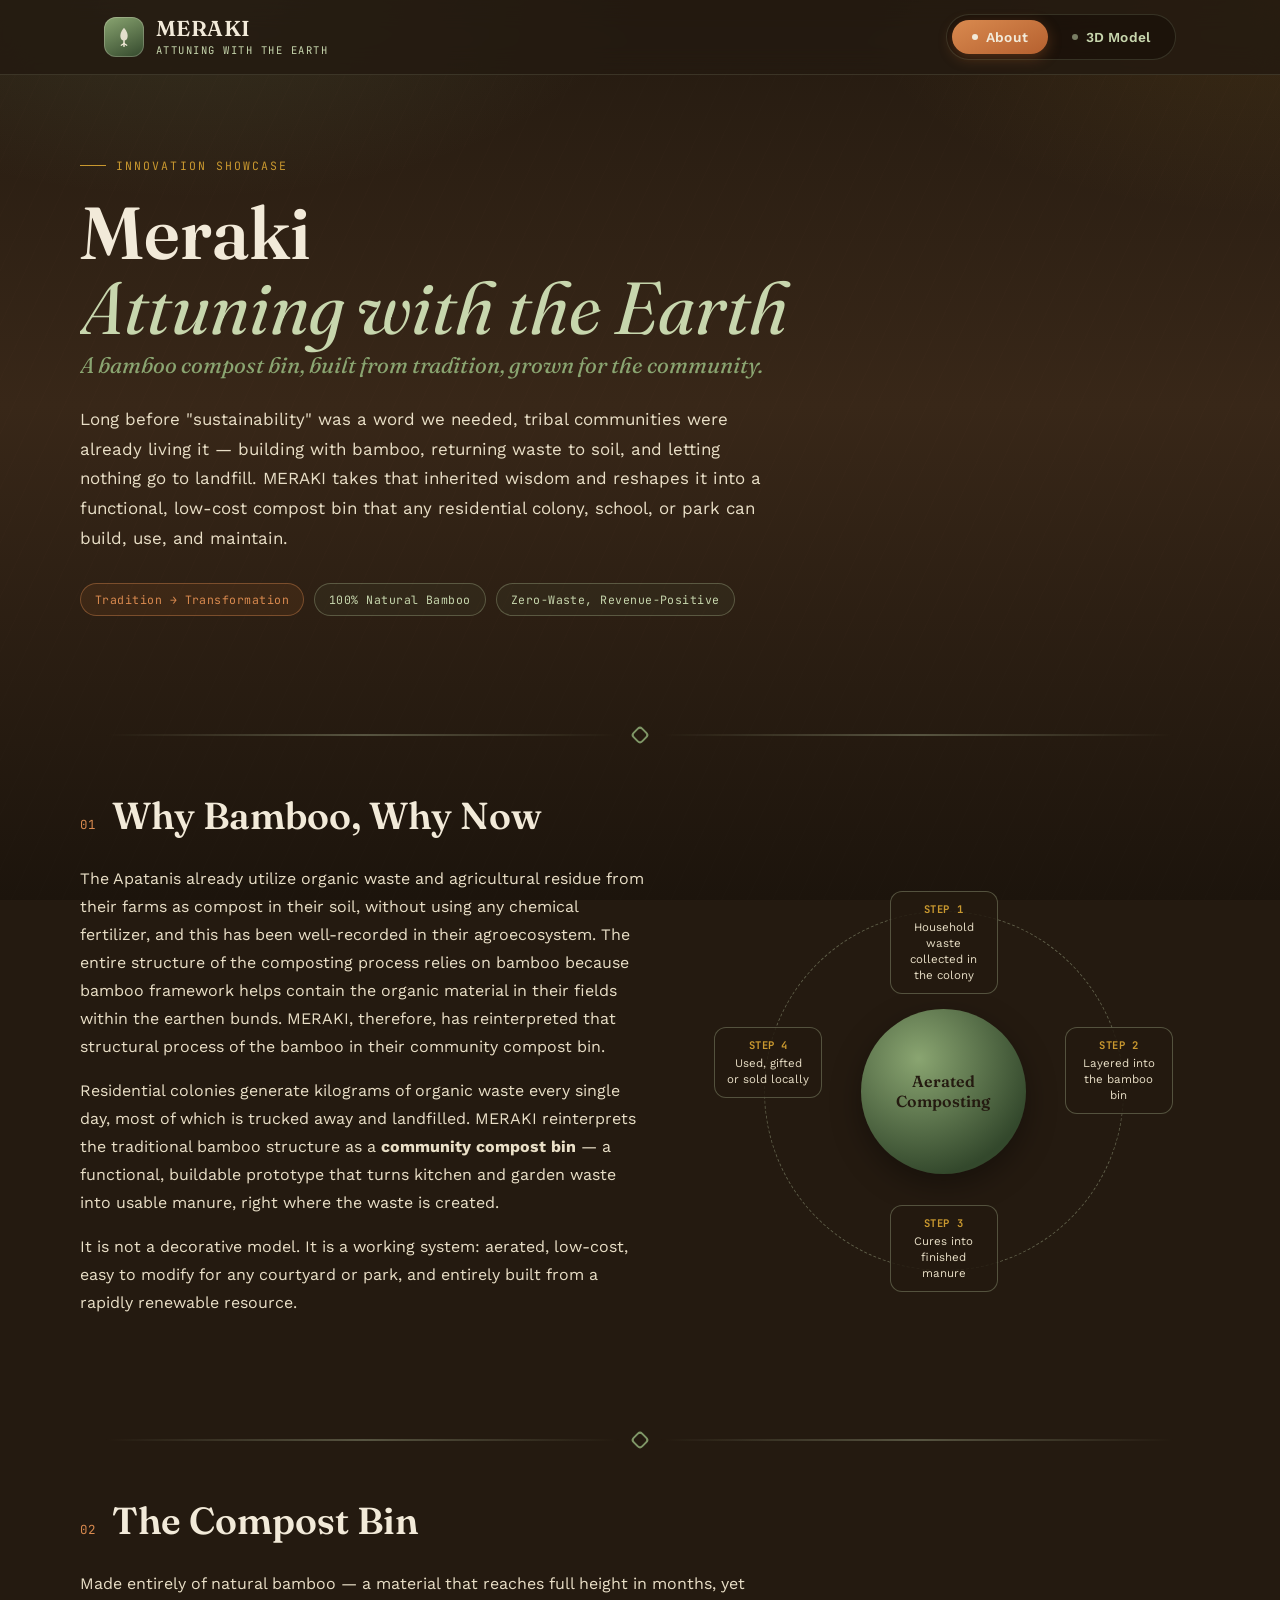
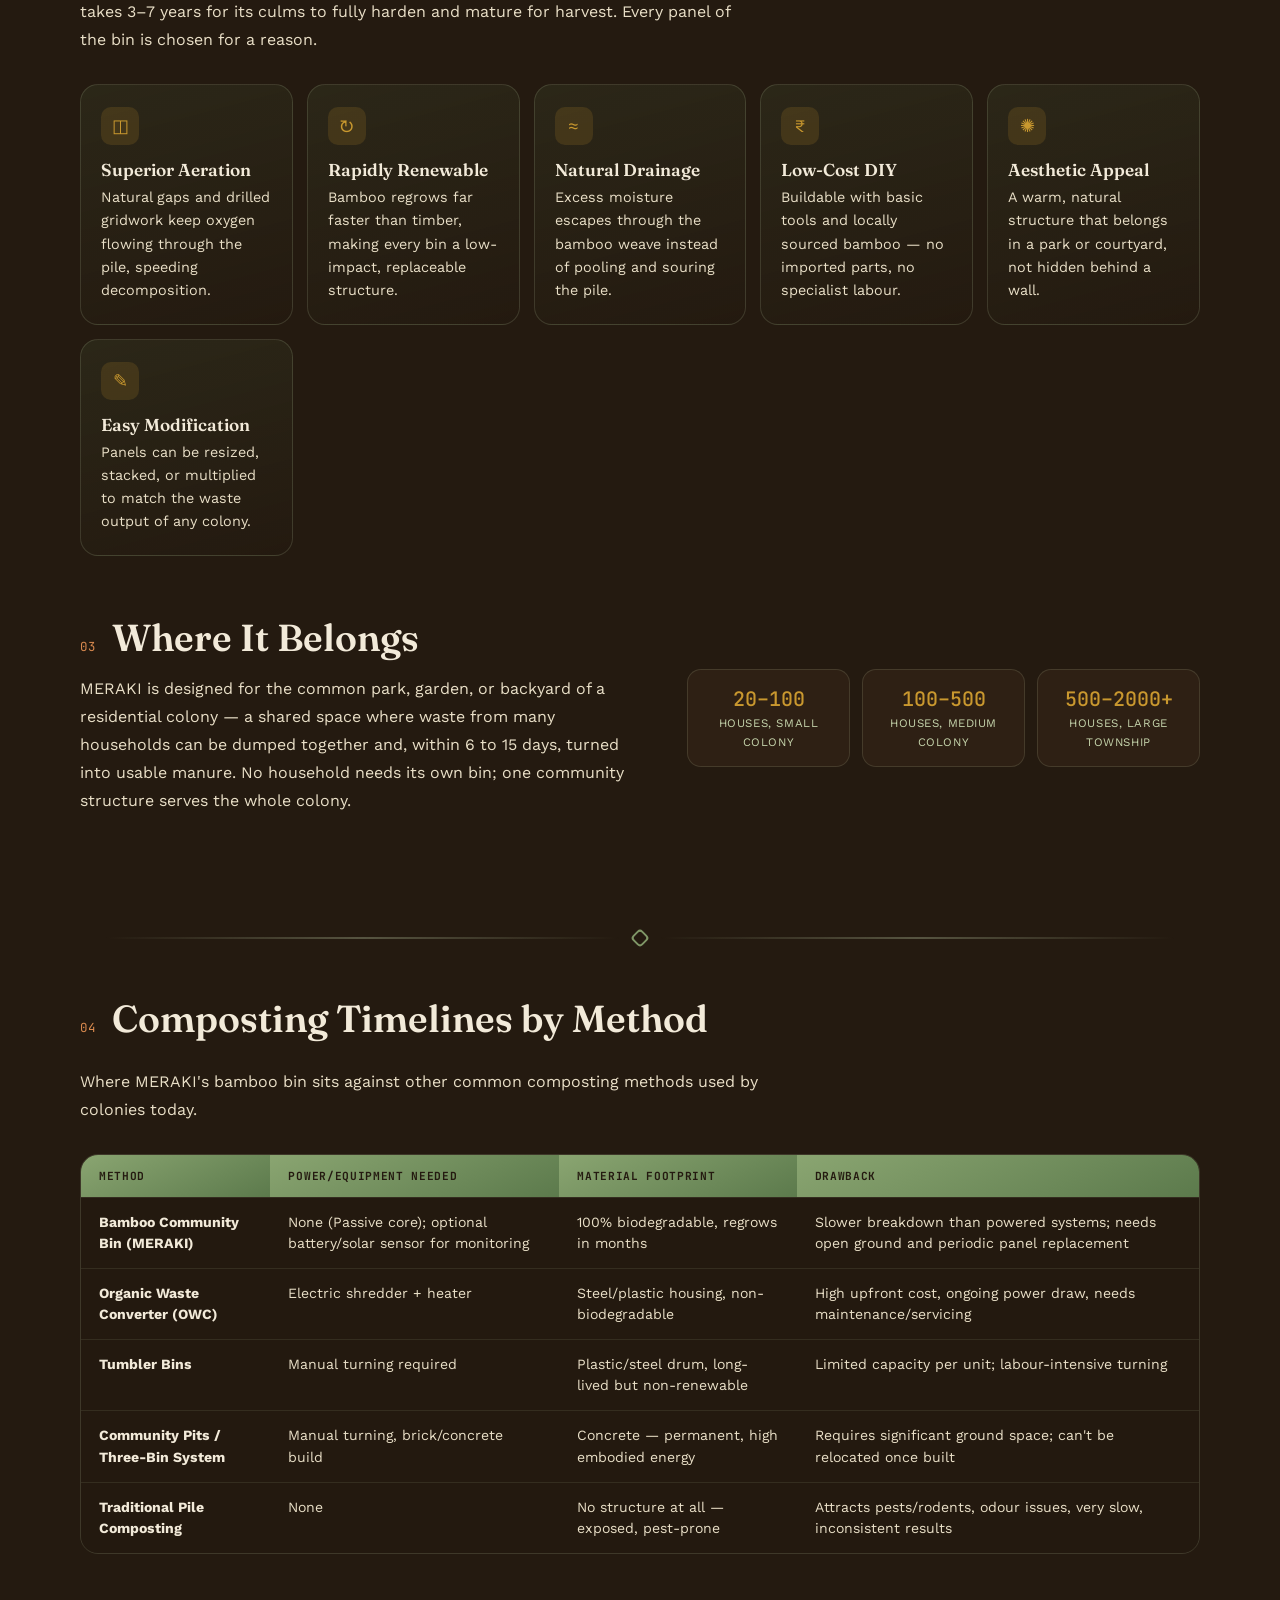
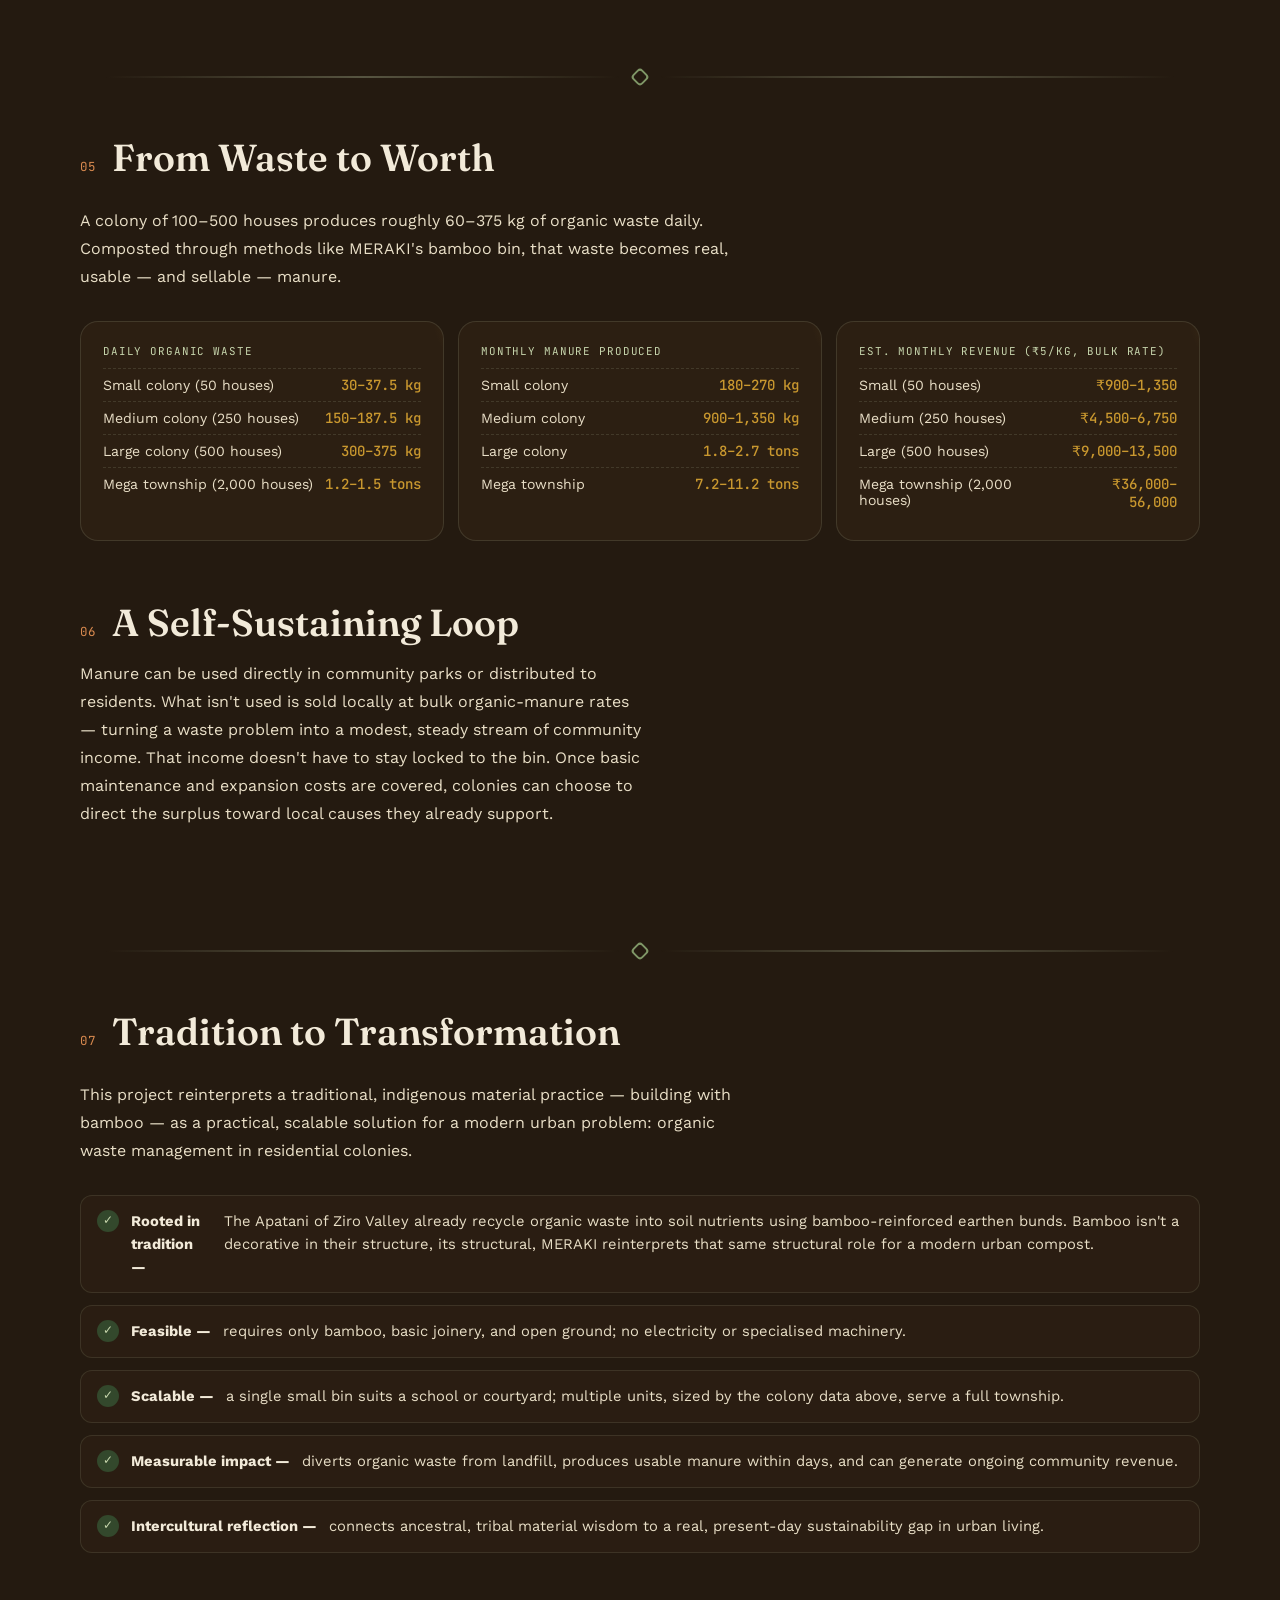
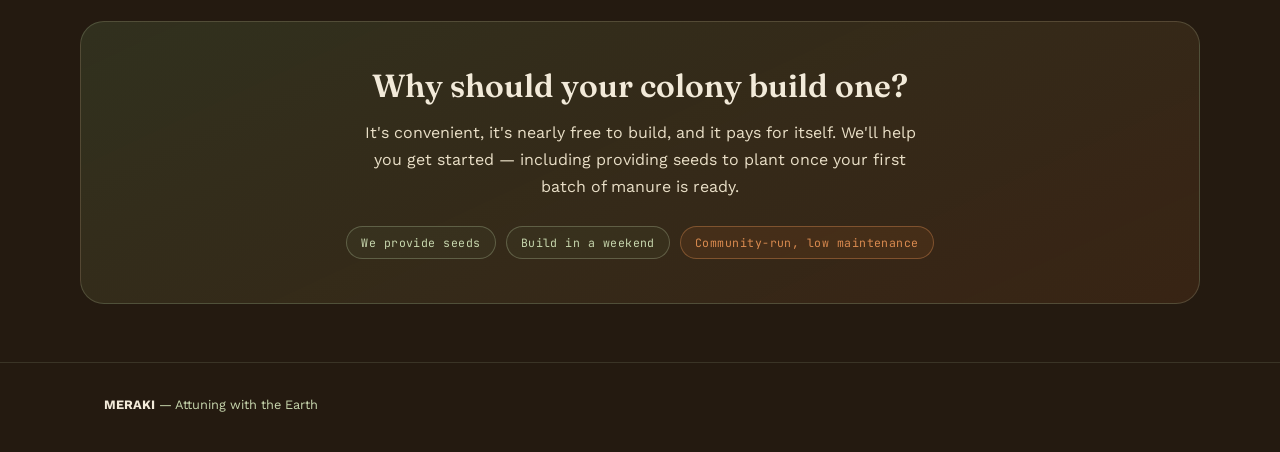
==== commit 602c8380: "Update index.html" ====
--- a/index.html
+++ b/index.html
@@ -3,8 +3,8 @@
 <head>
 <meta charset="UTF-8">
 <meta name="viewport" content="width=device-width, initial-scale=1.0">
-<title>MERAKI — Attuning with the Earth | Bamboo Compost Bin[cite: 1]</title>
-<meta name="description" content="MERAKI: A simple bamboo compost bin bringing ancient tribal wisdom to our modern residential societies.[cite: 1]">
+<title>MERAKI — Attuning with the Earth | Bamboo Compost Bin</title>
+<meta name="description" content="MERAKI: a bamboo compost bin reinterpreting tribal material wisdom for modern residential colonies.">
 <link rel="preconnect" href="https://fonts.googleapis.com">
 <link rel="stylesheet" href="style.css">
 </head>
@@ -25,17 +25,17 @@
         </svg>
       </div>
       <div>
-        <span class="brand__wordmark">MERAKI[cite: 1]</span>
-        <span class="brand__tagline">Attuning with the Earth[cite: 1]</span>
+        <span class="brand__wordmark">MERAKI</span>
+        <span class="brand__tagline">Attuning with the Earth</span>
       </div>
     </div>
 
     <nav class="tab-switch" role="tablist" aria-label="Site sections">
       <button class="tab-btn" id="tab-about" role="tab" aria-selected="true" aria-controls="panel-about">
-        <span class="tab-btn__dot"></span> About Us[cite: 1]
+        <span class="tab-btn__dot"></span> About
       </button>
       <button class="tab-btn" id="tab-model" role="tab" aria-selected="false" aria-controls="panel-model">
-        <span class="tab-btn__dot"></span> 3D Model[cite: 1]
+        <span class="tab-btn__dot"></span> 3D Model
       </button>
     </nav>
   </div>
@@ -47,16 +47,18 @@
 
   <!-- HERO -->
   <div class="wrap hero">
-    <span class="hero__eyebrow">Innovation Showcase[cite: 1]</span>
-    <h1 class="hero__title">Meraki<br><em>Attuning with the Earth[cite: 1]</em></h1>
-    <p class="hero__sub">A bamboo compost bin, built from our roots, grown for our community.[cite: 1]</p>
+    <span class="hero__eyebrow">Innovation Showcase</span>
+    <h1 class="hero__title">Meraki<br><em>Attuning with the Earth</em></h1>
+    <p class="hero__sub">A bamboo compost bin, built from tradition, grown for the community.</p>
     <p class="hero__lede">
-      Long before "sustainability" became a fancy buzzword, our tribal communities were already living it—building with bamboo, giving waste back to the soil, and ensuring nothing goes to the landfill[cite: 1]. MERAKI takes this beautiful inherited wisdom and turns it into a highly practical, low-cost compost bin that any residential society, school, or park can easily build, use, and look after[cite: 1].
+      Long before "sustainability" was a word we needed, tribal communities were already living it — building with bamboo,
+      returning waste to soil, and letting nothing go to landfill. MERAKI takes that inherited wisdom and reshapes it into
+      a functional, low-cost compost bin that any residential colony, school, or park can build, use, and maintain.
     </p>
     <div class="hero__meta">
-      <span class="pill pill--clay">Tradition → Transformation[cite: 1]</span>
-      <span class="pill">100% Natural Bamboo[cite: 1]</span>
-      <span class="pill">Zero-Waste & Generates Income[cite: 1]</span>
+      <span class="pill pill--clay">Tradition → Transformation</span>
+      <span class="pill">100% Natural Bamboo</span>
+      <span class="pill">Zero-Waste, Revenue-Positive</span>
     </div>
   </div>
 
@@ -66,26 +68,30 @@
   <div class="wrap section">
     <div class="section__head">
       <span class="section__num">01</span>
-      <h2 class="section__title">Why Bamboo, Why Now?[cite: 1]</h2>
+      <h2 class="section__title">Why Bamboo, Why Now</h2>
     </div>
     <div class="split">
       <div>
         <p>
-          You see, the Apatani tribe already uses wet waste and farm residue to make rich compost for their soil, completely skipping chemical fertilizers, which is beautifully documented in their farming practices[cite: 1]. Their entire composting process relies heavily on bamboo, as it helps hold the organic matter securely within their earthen bunds[cite: 1]. MERAKI has basically borrowed this brilliant structural use of bamboo and adapted it for our everyday community compost bins[cite: 1].
-        </p>
-        <p>
-          Our residential colonies generate kilos of organic waste every single day, most of which just gets loaded onto trucks and dumped in landfills[cite: 1]. MERAKI takes that traditional bamboo framework and turns it into a <strong>community compost bin</strong>—a very doable, buildable model that converts your everyday kitchen and garden waste into rich, usable manure, right where the waste is actually generated[cite: 1].
-        </p>
-        <p>
-          Mind you, it’s not just a showpiece[cite: 1]. It’s a hard-working system: properly aerated, super light on the pocket, easy to adjust for any courtyard or society park, and made entirely from a resource that grows back incredibly fast[cite: 1].
+          The Apatanis already utilize organic waste and agricultural residue from their farms as compost in their soil, without using any chemical fertilizer, and this has been well-recorded in their agroecosystem. The entire structure of the composting process relies on bamboo because bamboo framework helps contain the organic material in their fields within the earthen bunds. MERAKI, therefore, has reinterpreted that structural process of the bamboo in their community compost bin.
+        </p>
+        <p>
+          Residential colonies generate kilograms of organic waste every single day, most of which is trucked away and
+          landfilled. MERAKI reinterprets the traditional bamboo structure as a <strong>community compost bin</strong> —
+          a functional, buildable prototype that turns kitchen and garden waste into usable manure, right where the waste
+          is created.
+        </p>
+        <p>
+          It is not a decorative model. It is a working system: aerated, low-cost, easy to modify for any courtyard or
+          park, and entirely built from a rapidly renewable resource.
         </p>
       </div>
       <div class="cycle" aria-hidden="true">
-        <div class="cycle__node cycle__node--1"><strong>Step 1</strong>Daily wet waste collected in the society[cite: 1]</div>
-        <div class="cycle__node cycle__node--2"><strong>Step 2</strong>Layered neatly into the bamboo bin[cite: 1]</div>
-        <div class="cycle__center"><span>Aerated Composting[cite: 1]</span></div>
-        <div class="cycle__node cycle__node--3"><strong>Step 3</strong>Cures into rich, finished manure[cite: 1]</div>
-        <div class="cycle__node cycle__node--4"><strong>Step 4</strong>Used in parks, gifted, or sold locally[cite: 1]</div>
+        <div class="cycle__node cycle__node--1"><strong>Step 1</strong>Household waste collected in the colony</div>
+        <div class="cycle__node cycle__node--2"><strong>Step 2</strong>Layered into the bamboo bin</div>
+        <div class="cycle__center"><span>Aerated Composting</span></div>
+        <div class="cycle__node cycle__node--3"><strong>Step 3</strong>Cures into finished manure</div>
+        <div class="cycle__node cycle__node--4"><strong>Step 4</strong>Used, gifted or sold locally</div>
       </div>
     </div>
   </div>
@@ -96,41 +102,42 @@
   <div class="wrap section">
     <div class="section__head">
       <span class="section__num">02</span>
-      <h2 class="section__title">The Compost Bin[cite: 1]</h2>
+      <h2 class="section__title">The Compost Bin</h2>
     </div>
     <p class="section__intro">
-      It's crafted entirely out of natural bamboo—a grass that shoots up to full height in a matter of months, though it takes about 3 to 7 years for the stems to fully harden and be ready for harvest[cite: 1]. Every single panel of this bin has been chosen for a specific reason[cite: 1].
+      Made entirely of natural bamboo — a material that reaches full height in months, yet takes 3–7 years for its culms
+      to fully harden and mature for harvest. Every panel of the bin is chosen for a reason.
     </p>
     <div class="grid-cards">
       <div class="card">
         <div class="card__icon">◫</div>
-        <h3 class="card__title">Brilliant Aeration[cite: 1]</h3>
-        <p class="card__text">The natural gaps and drilled gridwork make sure oxygen keeps flowing through the pile, which breaks things down much faster[cite: 1].</p>
+        <h3 class="card__title">Superior Aeration</h3>
+        <p class="card__text">Natural gaps and drilled gridwork keep oxygen flowing through the pile, speeding decomposition.</p>
       </div>
       <div class="card">
         <div class="card__icon">↻</div>
-        <h3 class="card__title">Grows Back Fast[cite: 1]</h3>
-        <p class="card__text">Bamboo regrows way quicker than regular timber, so every bin is an eco-friendly and easily replaceable structure[cite: 1].</p>
+        <h3 class="card__title">Rapidly Renewable</h3>
+        <p class="card__text">Bamboo regrows far faster than timber, making every bin a low-impact, replaceable structure.</p>
       </div>
       <div class="card">
         <div class="card__icon">≈</div>
-        <h3 class="card__title">Natural Drainage[cite: 1]</h3>
-        <p class="card__text">Any extra moisture just escapes through the bamboo weave instead of forming a puddle and making the pile smell bad[cite: 1].</p>
+        <h3 class="card__title">Natural Drainage</h3>
+        <p class="card__text">Excess moisture escapes through the bamboo weave instead of pooling and souring the pile.</p>
       </div>
       <div class="card">
         <div class="card__icon">₹</div>
-        <h3 class="card__title">Low-Cost DIY[cite: 1]</h3>
-        <p class="card__text">You can build it with basic tools and local bamboo—no need for fancy imported parts or expensive specialists[cite: 1].</p>
+        <h3 class="card__title">Low-Cost DIY</h3>
+        <p class="card__text">Buildable with basic tools and locally sourced bamboo — no imported parts, no specialist labour.</p>
       </div>
       <div class="card">
         <div class="card__icon">✺</div>
-        <h3 class="card__title">Looks Great[cite: 1]</h3>
-        <p class="card__text">It has a warm, earthy look that blends perfectly into a park or courtyard, instead of something you’d want to hide behind a wall[cite: 1].</p>
+        <h3 class="card__title">Aesthetic Appeal</h3>
+        <p class="card__text">A warm, natural structure that belongs in a park or courtyard, not hidden behind a wall.</p>
       </div>
       <div class="card">
         <div class="card__icon">✎</div>
-        <h3 class="card__title">Easy to Tweak[cite: 1]</h3>
-        <p class="card__text">The panels can be resized, stacked up, or multiplied depending on how much waste your colony actually produces[cite: 1].</p>
+        <h3 class="card__title">Easy Modification</h3>
+        <p class="card__text">Panels can be resized, stacked, or multiplied to match the waste output of any colony.</p>
       </div>
     </div>
   </div>
@@ -141,16 +148,18 @@
       <div>
         <div class="section__head" style="margin-bottom:14px;">
           <span class="section__num">03</span>
-          <h2 class="section__title">Where It Fits Best[cite: 1]</h2>
+          <h2 class="section__title">Where It Belongs</h2>
         </div>
         <p>
-          MERAKI is perfectly designed for the common park, society garden, or backyard of your colony—a shared spot where waste from multiple homes can be collected and, within just 6 to 15 days, transformed into excellent manure[cite: 1]. You don't even need a separate bin for every house; a single community structure can easily serve the whole colony[cite: 1].
+          MERAKI is designed for the common park, garden, or backyard of a residential colony — a shared space where
+          waste from many households can be dumped together and, within 6 to 15 days, turned into usable manure.
+          No household needs its own bin; one community structure serves the whole colony.
         </p>
       </div>
       <div class="stat-strip">
-        <div class="stat-box"><span class="stat-box__num">20–100</span><span class="stat-box__label">Houses, small society[cite: 1]</span></div>
-        <div class="stat-box"><span class="stat-box__num">100–500</span><span class="stat-box__label">Houses, medium society[cite: 1]</span></div>
-        <div class="stat-box"><span class="stat-box__num">500–2000+</span><span class="stat-box__label">Houses, large township[cite: 1]</span></div>
+        <div class="stat-box"><span class="stat-box__num">20–100</span><span class="stat-box__label">Houses, small colony</span></div>
+        <div class="stat-box"><span class="stat-box__num">100–500</span><span class="stat-box__label">Houses, medium colony</span></div>
+        <div class="stat-box"><span class="stat-box__num">500–2000+</span><span class="stat-box__label">Houses, large township</span></div>
       </div>
     </div>
   </div>
@@ -161,49 +170,49 @@
   <div class="wrap section">
     <div class="section__head">
       <span class="section__num">04</span>
-      <h2 class="section__title">How Long Composting Takes (A Quick Comparison)[cite: 1]</h2>
-    </div>
-    <p class="section__intro">Here is how our MERAKI bamboo bin stacks up against other methods colonies are using nowadays[cite: 1].</p>
+      <h2 class="section__title">Composting Timelines by Method</h2>
+    </div>
+    <p class="section__intro">Where MERAKI's bamboo bin sits against other common composting methods used by colonies today.</p>
     <div class="table-wrap">
       <table>
         <thead>
           <tr>
-            <th>Method[cite: 1]</th>
-            <th>Power & Gear Needed[cite: 1]</th>
-            <th>Material Impact[cite: 1]</th>
-            <th>The Catch (Drawbacks)[cite: 1]</th>
+            <th>Method</th>
+            <th>Power/Equipment Needed</th>
+            <th>Material Footprint</th>
+            <th>Drawback</th>
           </tr>
         </thead>
         <tbody>
           <tr>
-            <td><strong>Bamboo Community Bin (MERAKI)[cite: 1]</strong></td>
-            <td>None (Passive core); you can add a simple battery/solar sensor for monitoring if you like[cite: 1]</td>
-            <td>100% biodegradable, regrows in mere months[cite: 1]</td>
-            <td>A bit slower to break down than machine-powered systems; needs open ground and replacing panels now and then[cite: 1]</td>
-          </tr>
-          <tr>
-            <td><strong>Organic Waste Converter (OWC)[cite: 1]</strong></td>
-            <td>Electric shredder + heater[cite: 1]</td>
-            <td>Steel or plastic body, totally non-biodegradable[cite: 1]</td>
-            <td>Very expensive upfront, eats up electricity daily, and needs regular maintenance[cite: 1]</td>
-          </tr>
-          <tr>
-            <td><strong>Tumbler Bins[cite: 1]</strong></td>
-            <td>You have to turn it manually[cite: 1]</td>
-            <td>Plastic or steel drum, lasts long but isn't renewable[cite: 1]</td>
-            <td>Doesn't hold much per unit; manually turning it is quite a workout[cite: 1]</td>
-          </tr>
-          <tr>
-            <td><strong>Community Pits / Three-Bin System[cite: 1]</strong></td>
-            <td>Manual turning, needs a brick or concrete setup[cite: 1]</td>
-            <td>Concrete—it's permanent and has a high carbon footprint[cite: 1]</td>
-            <td>Takes up a lot of ground space; once built, you can't really move it[cite: 1]</td>
-          </tr>
-          <tr>
-            <td><strong>Traditional Pile Composting[cite: 1]</strong></td>
-            <td>Absolutely None[cite: 1]</td>
-            <td>No structure at all—just out in the open[cite: 1]</td>
-            <td>Draws in rats and pests, smells awful, takes ages, and gives mixed results[cite: 1]</td>
+            <td><strong>Bamboo Community Bin (MERAKI)</strong></td>
+            <td>None (Passive core); optional battery/solar sensor for monitoring</td>
+            <td>100% biodegradable, regrows in months</td>
+            <td>Slower breakdown than powered systems; needs open ground and periodic panel replacement</td>
+          </tr>
+          <tr>
+            <td><strong>Organic Waste Converter (OWC)</strong></td>
+            <td>Electric shredder + heater</td>
+            <td>Steel/plastic housing, non-biodegradable</td>
+            <td>High upfront cost, ongoing power draw, needs maintenance/servicing</td>
+          </tr>
+          <tr>
+            <td><strong>Tumbler Bins</strong></td>
+            <td>Manual turning required</td>
+            <td>Plastic/steel drum, long-lived but non-renewable</td>
+            <td>Limited capacity per unit; labour-intensive turning</td>
+          </tr>
+          <tr>
+            <td><strong>Community Pits / Three-Bin System</strong></td>
+            <td>Manual turning, brick/concrete build</td>
+            <td>Concrete — permanent, high embodied energy</td>
+            <td>Requires significant ground space; can't be relocated once built</td>
+          </tr>
+          <tr>
+            <td><strong>Traditional Pile Composting</strong></td>
+            <td>None</td>
+            <td>No structure at all — exposed, pest-prone</td>
+            <td>Attracts pests/rodents, odour issues, very slow, inconsistent results</td>
           </tr>
         </tbody>
       </table>
@@ -216,32 +225,33 @@
   <div class="wrap section">
     <div class="section__head">
       <span class="section__num">05</span>
-      <h2 class="section__title">From Kachra to Khaad (Waste to Worth)[cite: 1]</h2>
+      <h2 class="section__title">From Waste to Worth</h2>
     </div>
     <p class="section__intro">
-      A typical society of 100–500 houses churns out about 60–375 kilos of wet waste every day[cite: 1]. If you compost it using something like MERAKI's bamboo bin, that waste turns into real, rich—and completely sellable—manure[cite: 1].
+      A colony of 100–500 houses produces roughly 60–375 kg of organic waste daily. Composted through methods like
+      MERAKI's bamboo bin, that waste becomes real, usable — and sellable — manure.
     </p>
     <div class="data-grid">
       <div class="data-card">
-        <div class="data-card__label">Daily Wet Waste Produced[cite: 1]</div>
-        <div class="data-card__row"><span>Small society (50 houses)[cite: 1]</span><span>30–37.5 kg[cite: 1]</span></div>
-        <div class="data-card__row"><span>Medium society (250 houses)[cite: 1]</span><span>150–187.5 kg[cite: 1]</span></div>
-        <div class="data-card__row"><span>Large society (500 houses)[cite: 1]</span><span>300–375 kg[cite: 1]</span></div>
-        <div class="data-card__row"><span>Mega township (2,000 houses)[cite: 1]</span><span>1.2–1.5 tons[cite: 1]</span></div>
+        <div class="data-card__label">Daily Organic Waste</div>
+        <div class="data-card__row"><span>Small colony (50 houses)</span><span>30–37.5 kg</span></div>
+        <div class="data-card__row"><span>Medium colony (250 houses)</span><span>150–187.5 kg</span></div>
+        <div class="data-card__row"><span>Large colony (500 houses)</span><span>300–375 kg</span></div>
+        <div class="data-card__row"><span>Mega township (2,000 houses)</span><span>1.2–1.5 tons</span></div>
       </div>
       <div class="data-card">
-        <div class="data-card__label">Monthly Manure Ready[cite: 1]</div>
-        <div class="data-card__row"><span>Small society[cite: 1]</span><span>180–270 kg[cite: 1]</span></div>
-        <div class="data-card__row"><span>Medium society[cite: 1]</span><span>900–1,350 kg[cite: 1]</span></div>
-        <div class="data-card__row"><span>Large society[cite: 1]</span><span>1.8–2.7 tons[cite: 1]</span></div>
-        <div class="data-card__row"><span>Mega township[cite: 1]</span><span>7.2–11.2 tons[cite: 1]</span></div>
+        <div class="data-card__label">Monthly Manure Produced</div>
+        <div class="data-card__row"><span>Small colony</span><span>180–270 kg</span></div>
+        <div class="data-card__row"><span>Medium colony</span><span>900–1,350 kg</span></div>
+        <div class="data-card__row"><span>Large colony</span><span>1.8–2.7 tons</span></div>
+        <div class="data-card__row"><span>Mega township</span><span>7.2–11.2 tons</span></div>
       </div>
       <div class="data-card">
-        <div class="data-card__label">Estimated Monthly Earnings (at ₹5/kg bulk rate)[cite: 1]</div>
-        <div class="data-card__row"><span>Small (50 houses)[cite: 1]</span><span>₹900–1,350[cite: 1]</span></div>
-        <div class="data-card__row"><span>Medium (250 houses)[cite: 1]</span><span>₹4,500–6,750[cite: 1]</span></div>
-        <div class="data-card__row"><span>Large (500 houses)[cite: 1]</span><span>₹9,000–13,500[cite: 1]</span></div>
-        <div class="data-card__row"><span>Mega township (2,000 houses)[cite: 1]</span><span>₹36,000–56,000[cite: 1]</span></div>
+        <div class="data-card__label">Est. Monthly Revenue (₹5/kg, bulk rate)</div>
+        <div class="data-card__row"><span>Small (50 houses)</span><span>₹900–1,350</span></div>
+        <div class="data-card__row"><span>Medium (250 houses)</span><span>₹4,500–6,750</span></div>
+        <div class="data-card__row"><span>Large (500 houses)</span><span>₹9,000–13,500</span></div>
+        <div class="data-card__row"><span>Mega township (2,000 houses)</span><span>₹36,000–56,000</span></div>
       </div>
     </div>
   </div>
@@ -252,10 +262,10 @@
       <div>
         <div class="section__head" style="margin-bottom:14px;">
           <span class="section__num">06</span>
-          <h2 class="section__title">A Self-Sustaining Cycle[cite: 1]</h2>
+          <h2 class="section__title">A Self-Sustaining Loop</h2>
         </div>
         <p>
-          The manure can be used straight away in your society parks or handed out to residents for their balcony plants[cite: 1]. Whatever is left over can be sold locally at bulk organic rates—basically turning a messy waste problem into a nice little steady income for the community[cite: 1]. And that money doesn't just have to sit locked up in the bin's budget[cite: 1]. Once you've covered basic upkeep, the society can put those extra funds towards local causes or festivals you all already support[cite: 1].
+          Manure can be used directly in community parks or distributed to residents. What isn't used is sold locally at bulk organic-manure rates — turning a waste problem into a modest, steady stream of community income. That income doesn't have to stay locked to the bin. Once basic maintenance and expansion costs are covered, colonies can choose to direct the surplus toward local causes they already support.
         </p>
       </div>
     </div>
@@ -267,31 +277,37 @@
   <div class="wrap section">
     <div class="section__head">
       <span class="section__num">07</span>
-      <h2 class="section__title">From Tradition to Real Change[cite: 1]</h2>
+      <h2 class="section__title">Tradition to Transformation</h2>
     </div>
     <p class="section__intro">
-      This whole project basically takes an age-old, local practice—building with bamboo—and turns it into a scalable, no-nonsense solution for a very real urban headache: managing wet waste in our colonies[cite: 1].
+      This project reinterprets a traditional, indigenous material practice — building with bamboo — as a practical,
+      scalable solution for a modern urban problem: organic waste management in residential colonies.
     </p>
     <ul class="check-list">
-      <li><strong>Deeply rooted in tradition —</strong> The Apatani folks of Ziro Valley have been recycling organic waste into soil nutrients using bamboo-supported earthen bunds for ages[cite: 1]. Bamboo isn't just for show there, it holds the structure together, and MERAKI brings that exact structural magic to a modern urban compost bin[cite: 1].</li>
-      <li><strong>Super feasible —</strong> All you need is bamboo, some basic joining techniques, and a patch of ground; zero electricity or fancy heavy machinery needed[cite: 1].</li>
-      <li><strong>Highly scalable —</strong> A single small bin is great for a school or a tiny courtyard; for a massive township, just multiply the units based on the numbers above[cite: 1].</li>
-      <li><strong>Real, measurable impact —</strong> It stops wet waste from clogging up our city landfills, gives you fantastic manure in days, and can even bring in a bit of cash for the community[cite: 1].</li>
-      <li><strong>Connecting cultures —</strong> It brilliantly links the ancient, earthy wisdom of our tribal ancestors to a very real sustainability gap in how we live in cities today[cite: 1].</li>
+      <li><strong>Rooted in tradition —</strong> The Apatani of Ziro Valley already recycle organic waste into soil nutrients using bamboo-reinforced earthen bunds. Bamboo isn't a decorative in their structure, its structural, MERAKI reinterprets that same structural role for a modern urban compost.</li>
+      <li><strong>Feasible —</strong> requires only bamboo, basic joinery, and open ground; no electricity or
+        specialised machinery.</li>
+      <li><strong>Scalable —</strong> a single small bin suits a school or courtyard; multiple units, sized by the
+        colony data above, serve a full township.</li>
+      <li><strong>Measurable impact —</strong> diverts organic waste from landfill, produces usable manure within
+        days, and can generate ongoing community revenue.</li>
+      <li><strong>Intercultural reflection —</strong> connects ancestral, tribal material wisdom to a real,
+        present-day sustainability gap in urban living.</li>
     </ul>
   </div>
 
   <!-- CTA -->
   <div class="wrap section">
     <div class="cta-band">
-      <h2 class="cta-band__title">Why should your society build one?[cite: 1]</h2>
+      <h2 class="cta-band__title">Why should your colony build one?</h2>
       <p class="cta-band__text">
-        It's incredibly convenient, costs next to nothing to put together, and practically pays for itself over time[cite: 1]. We are here to help you get started—we'll even provide the seeds for you to plant once your very first batch of fresh manure is ready![cite: 1]
+        It's convenient, it's nearly free to build, and it pays for itself. We'll help you get started —
+        including providing seeds to plant once your first batch of manure is ready.
       </p>
       <div class="cta-tags">
-        <span class="pill">We'll provide the seeds[cite: 1]</span>
-        <span class="pill">Build it over a weekend[cite: 1]</span>
-        <span class="pill pill--clay">Run by the community, barely needs maintenance[cite: 1]</span>
+        <span class="pill">We provide seeds</span>
+        <span class="pill">Build in a weekend</span>
+        <span class="pill pill--clay">Community-run, low maintenance</span>
       </div>
     </div>
   </div>
@@ -304,8 +320,8 @@
     <div class="model-frame-shell">
       <div class="model-frame-header">
         <div>
-          <h2>Interactive 3D Model[cite: 1]</h2>
-          <p>Take a look around the full-scale bamboo compost bin—you can rotate it, check the sizes, and even walk through the construction steps using the controls right inside the viewer[cite: 1].</p>
+          <h2>Interactive 3D Model</h2>
+          <p>Explore the full-scale bamboo compost bin — rotate, inspect dimensions, and step through construction with the controls inside the viewer.</p>
         </div>
       </div>
       <div class="model-frame">
@@ -317,7 +333,7 @@
           allowfullscreen>
         </iframe>
       </div>
-      <p class="model-note">This is the original interactive model—just drag to spin it around, and scroll to zoom in and out[cite: 1].</p>
+      <p class="model-note">Original interactive model, unmodified — drag to orbit, scroll to zoom.</p>
     </div>
   </div>
 </section>
@@ -325,7 +341,7 @@
 
 <footer class="site-footer">
   <div class="site-footer__inner">
-    <span><strong>MERAKI[cite: 1]</strong> — Attuning with the Earth[cite: 1]</span>
+    <span><strong>MERAKI</strong> — Attuning with the Earth</span>
   </div>
 </footer>
 
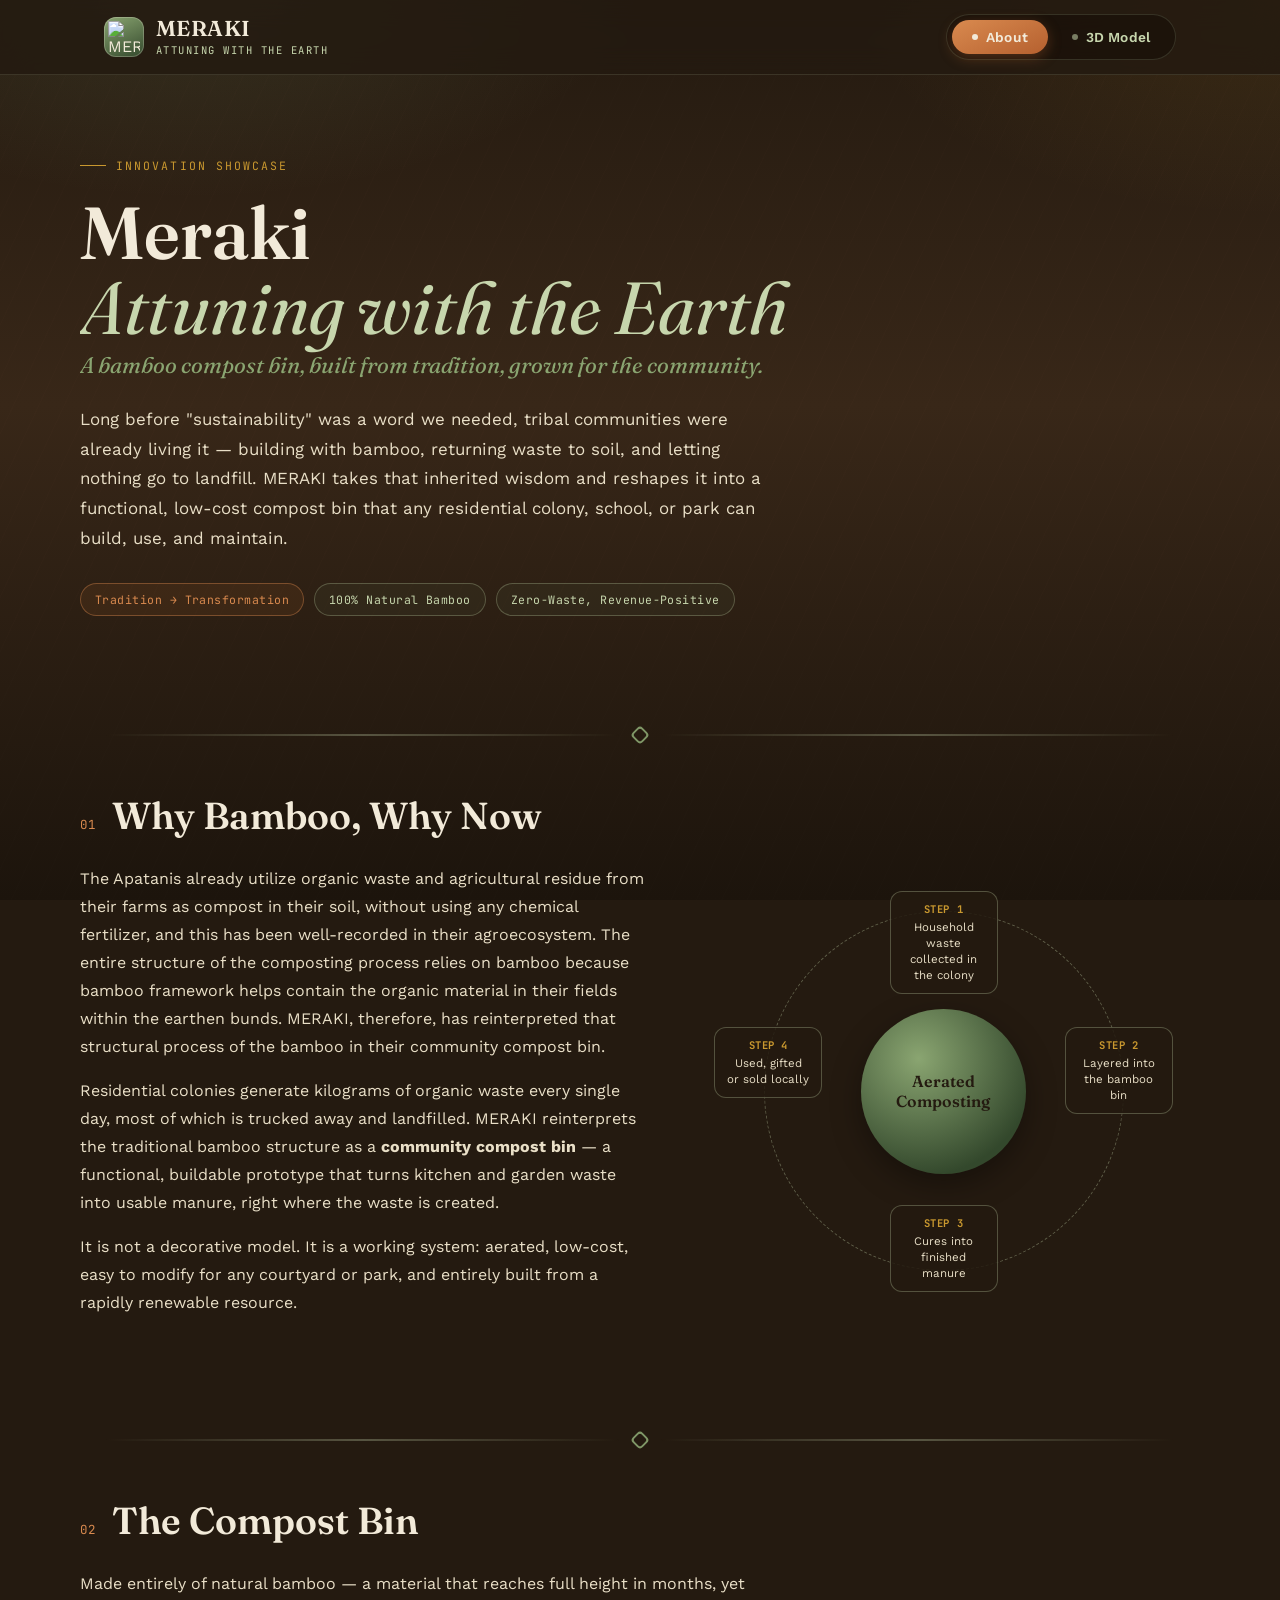
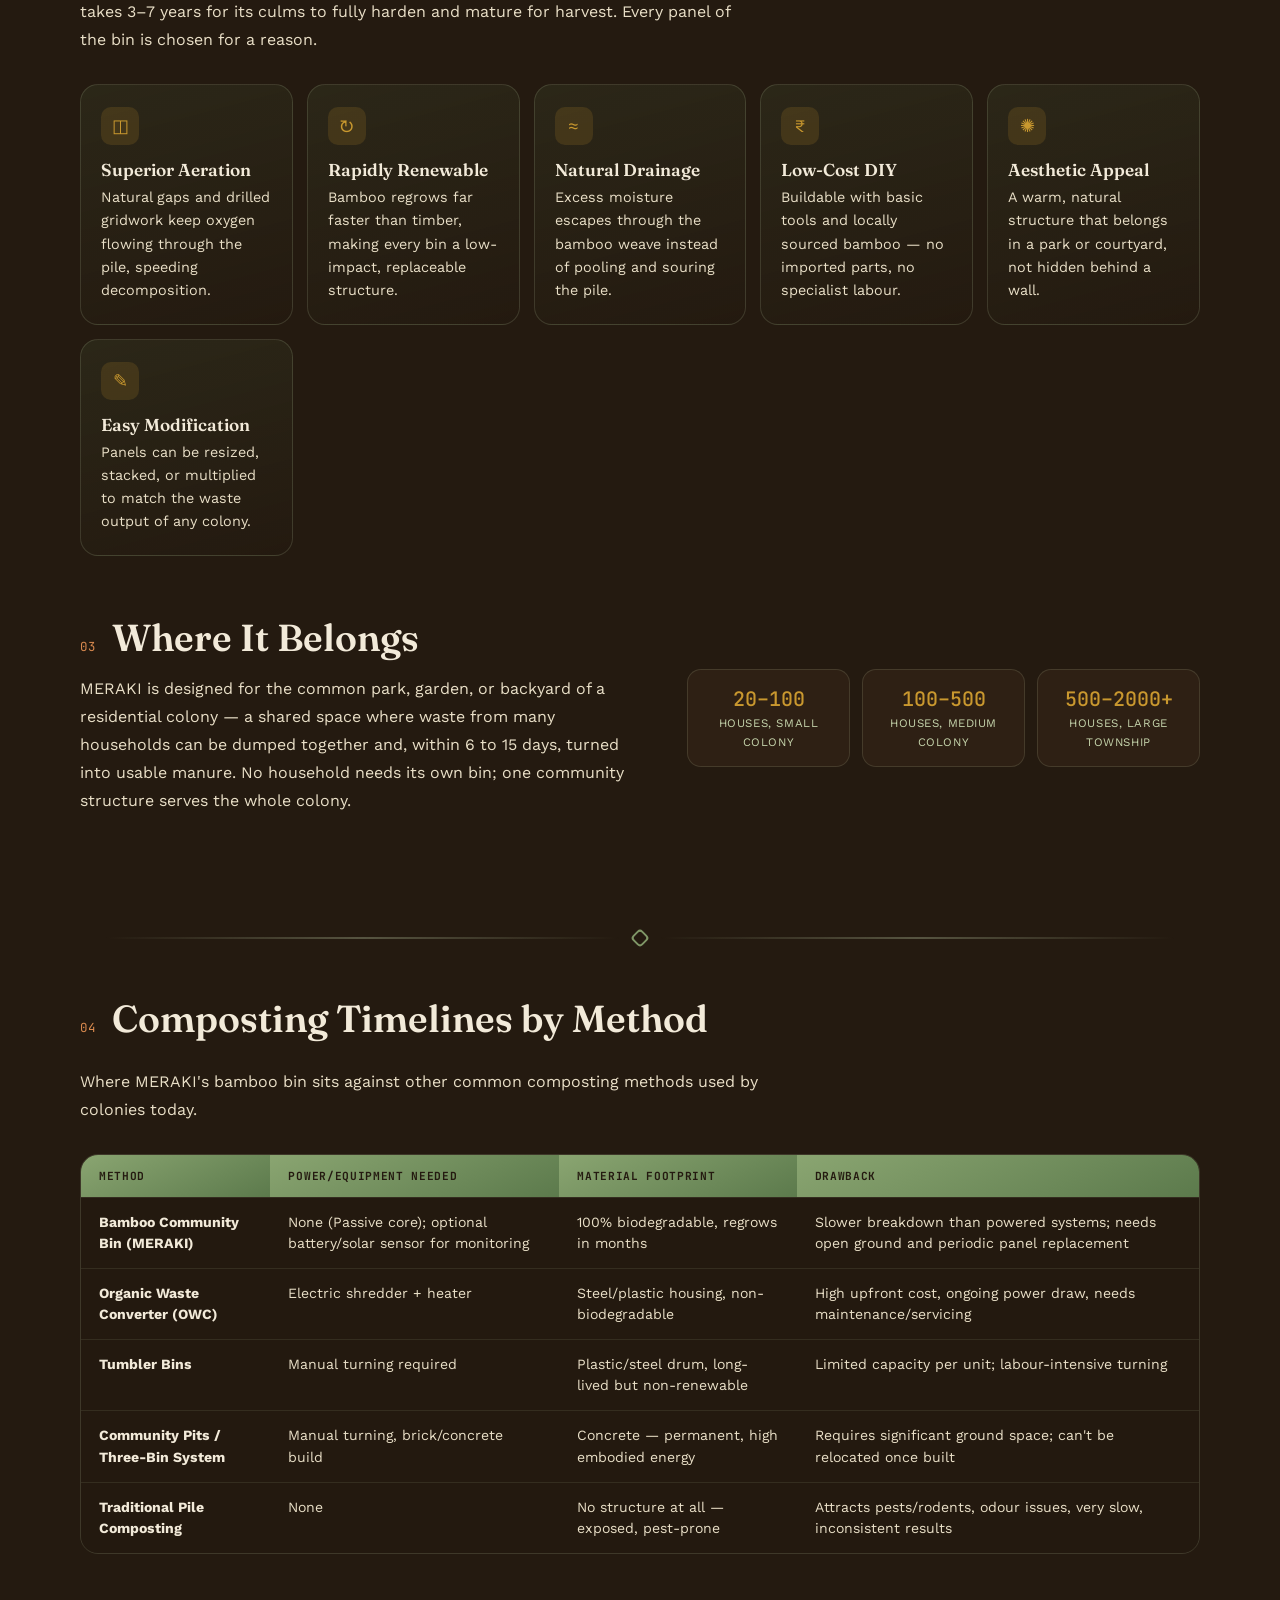
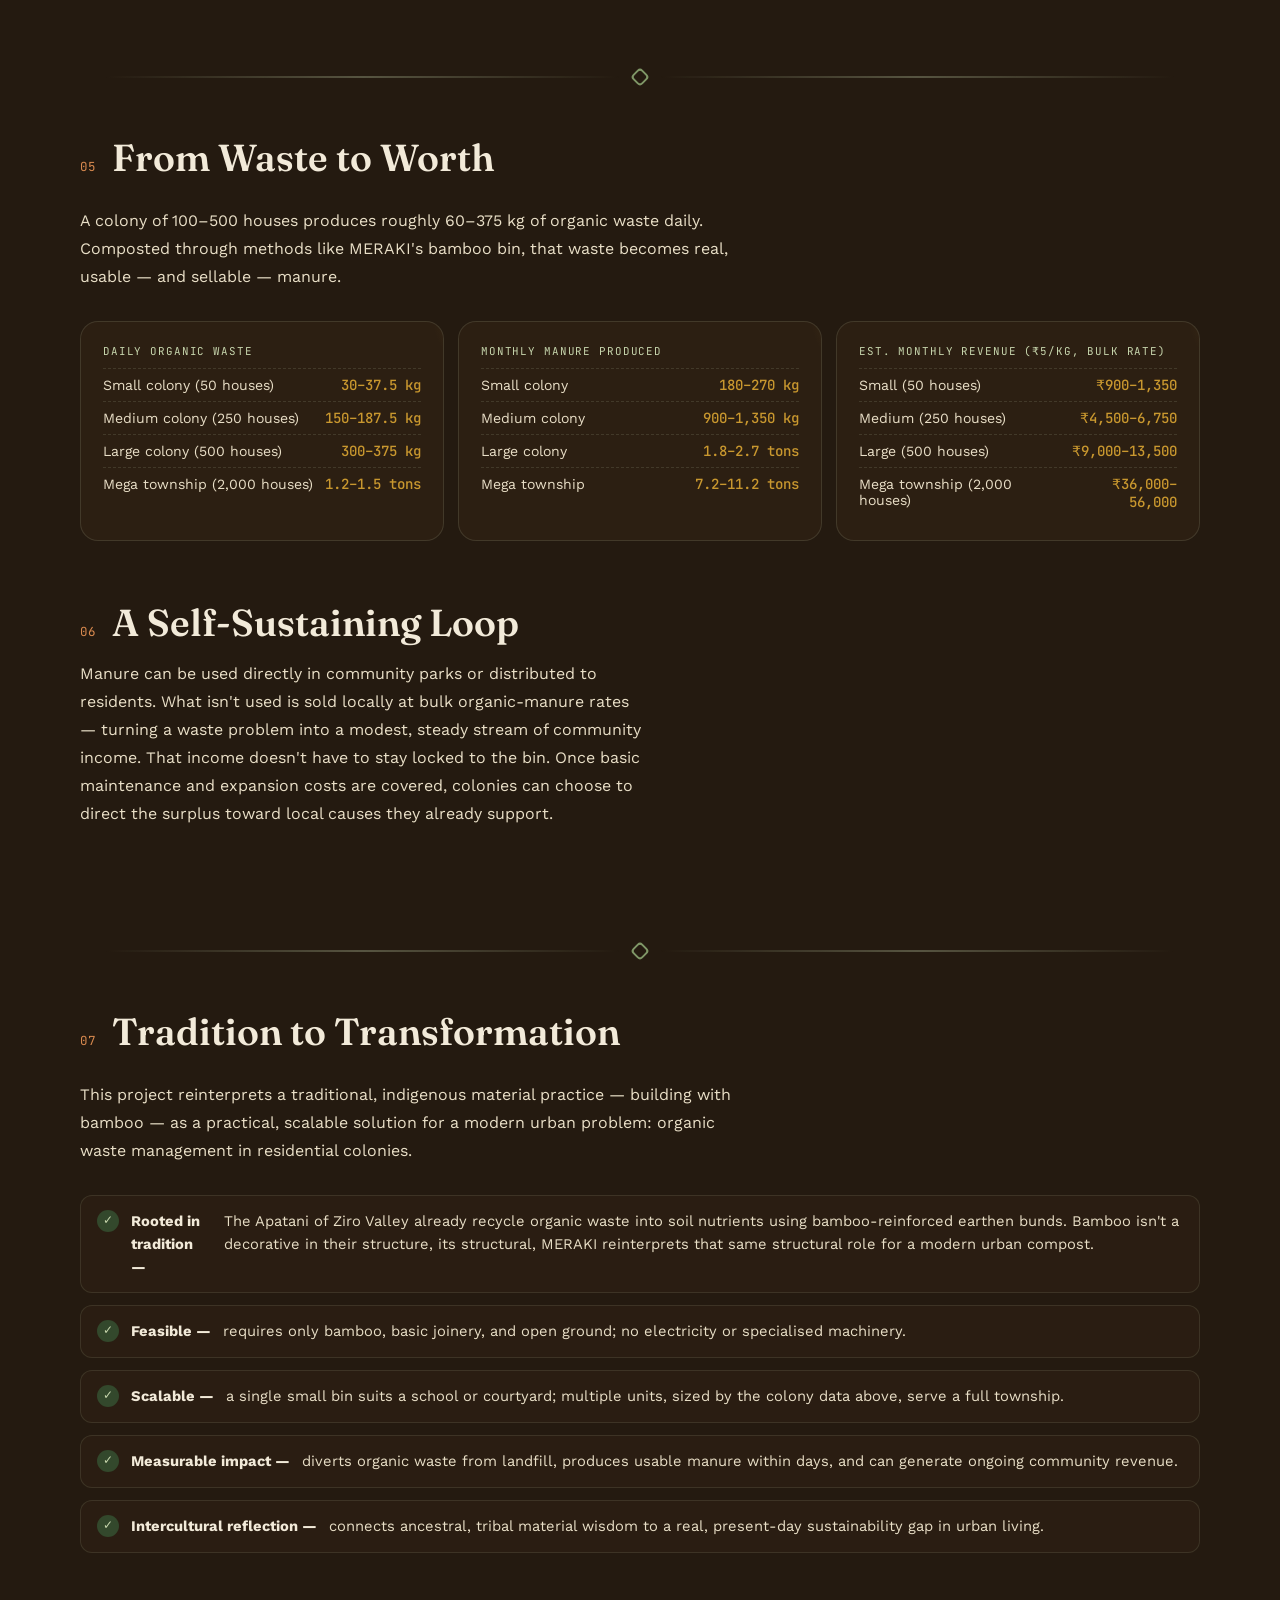
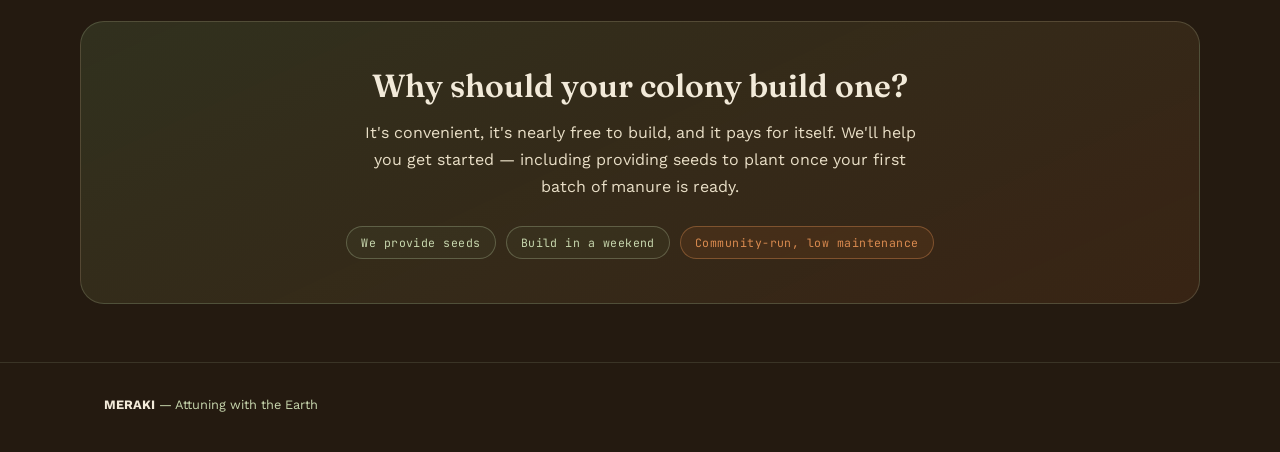
==== commit 77c4ad5f: "Update index.html" ====
--- a/index.html
+++ b/index.html
@@ -17,12 +17,8 @@
   <div class="site-header__inner">
     <div class="brand">
       <div class="brand__mark" aria-hidden="true">
-        <svg width="22" height="22" viewBox="0 0 24 24" fill="none">
-          <path d="M12 2C12 2 8 6 8 11C8 14.3 9.8 16 12 16C14.2 16 16 14.3 16 11C16 6 12 2 12 2Z" fill="#f2ead9" opacity="0.9"/>
-          <path d="M12 16V22" stroke="#f2ead9" stroke-width="1.6" stroke-linecap="round"/>
-          <path d="M12 19L9 21" stroke="#f2ead9" stroke-width="1.4" stroke-linecap="round"/>
-          <path d="M12 19L15 21" stroke="#f2ead9" stroke-width="1.4" stroke-linecap="round"/>
-        </svg>
+        <!-- New Logo Image -->
+        <img src="meraki_logo.png.png" alt="MERAKI Logo" style="width: 32px; height: 32px; object-fit: contain;">
       </div>
       <div>
         <span class="brand__wordmark">MERAKI</span>
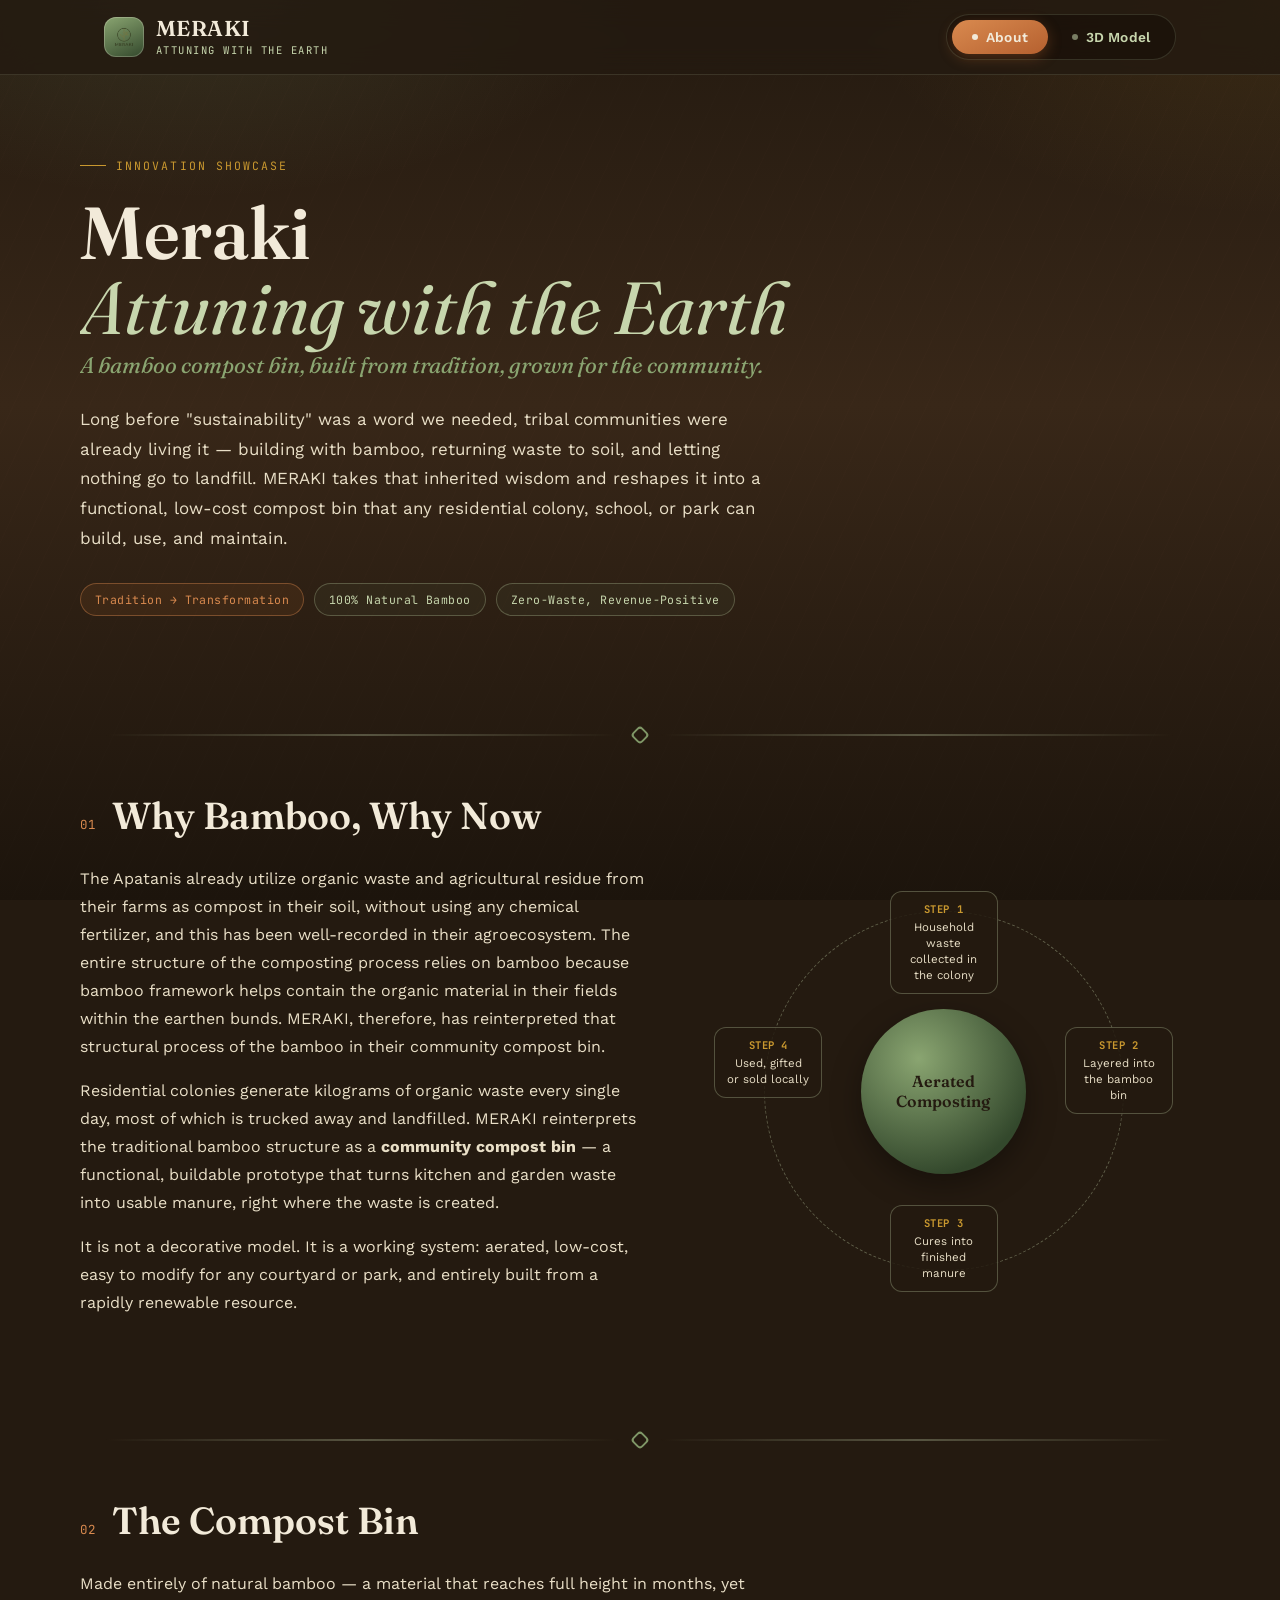
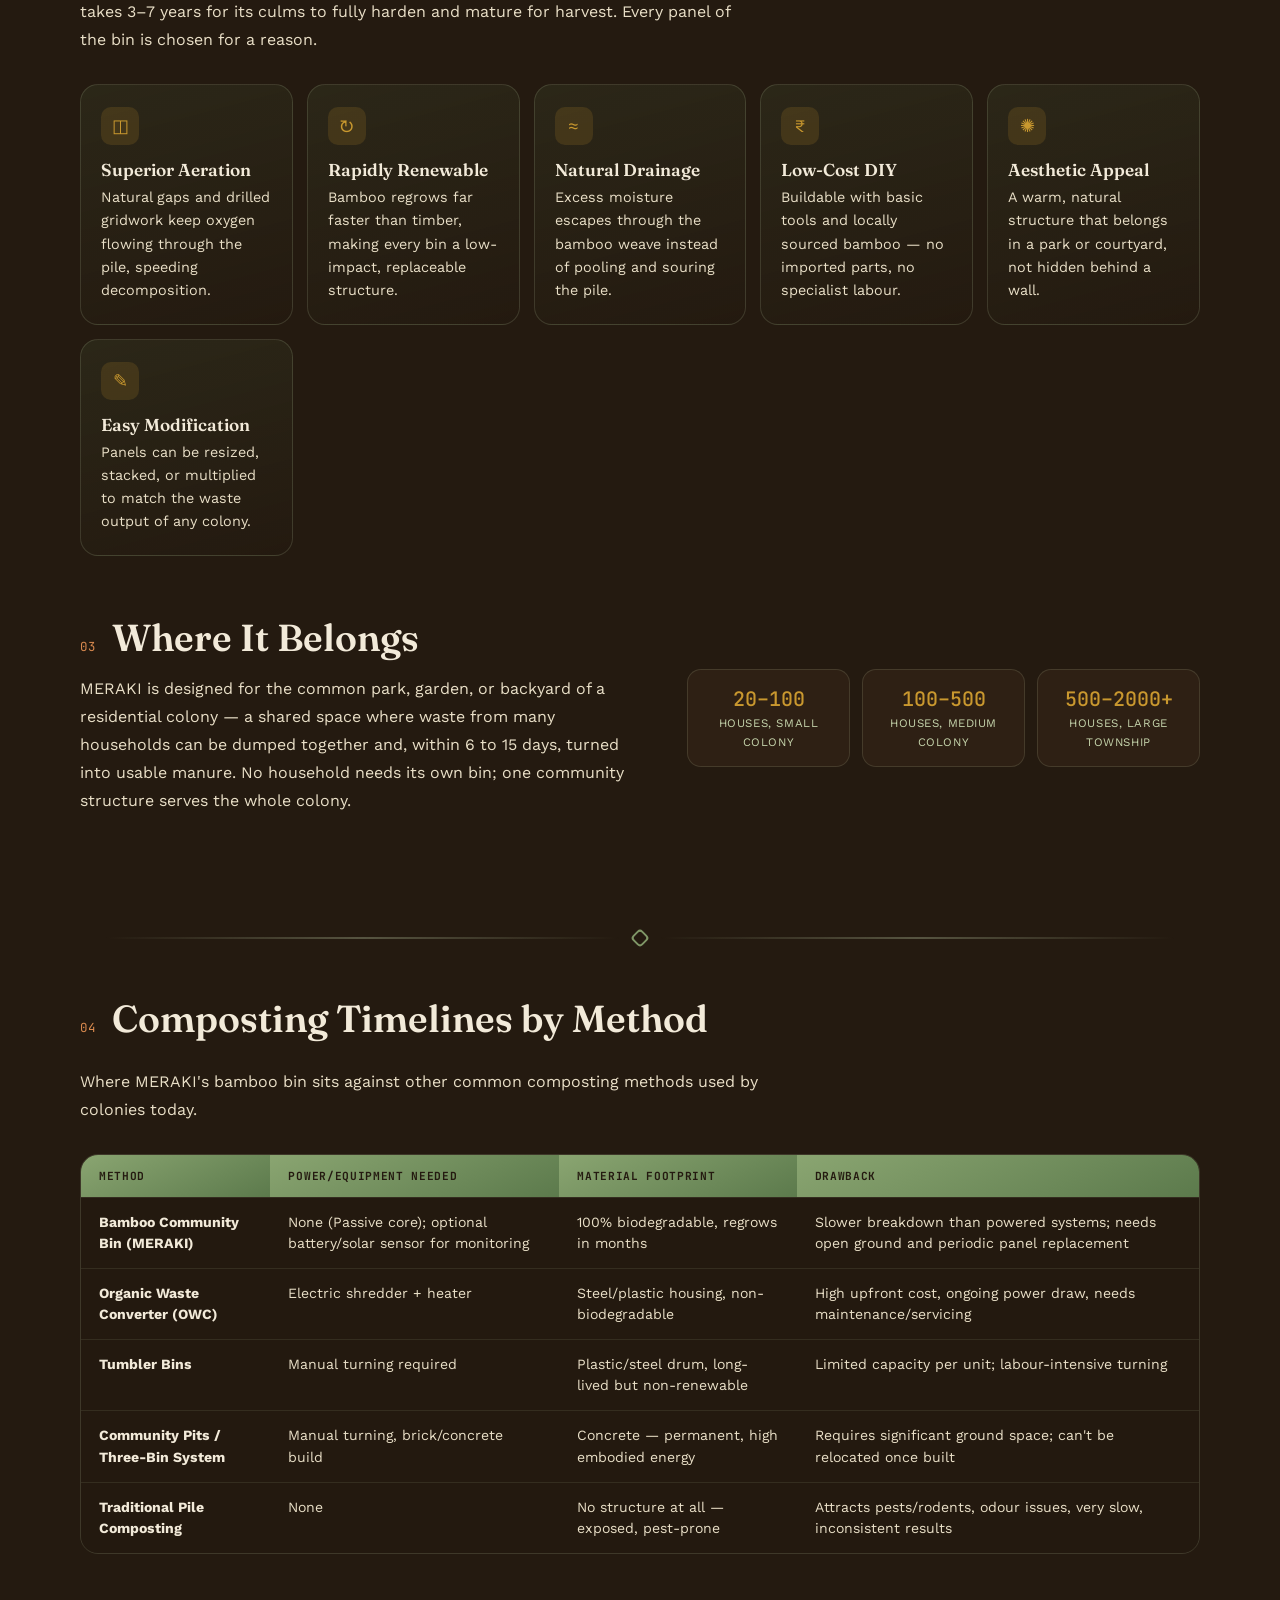
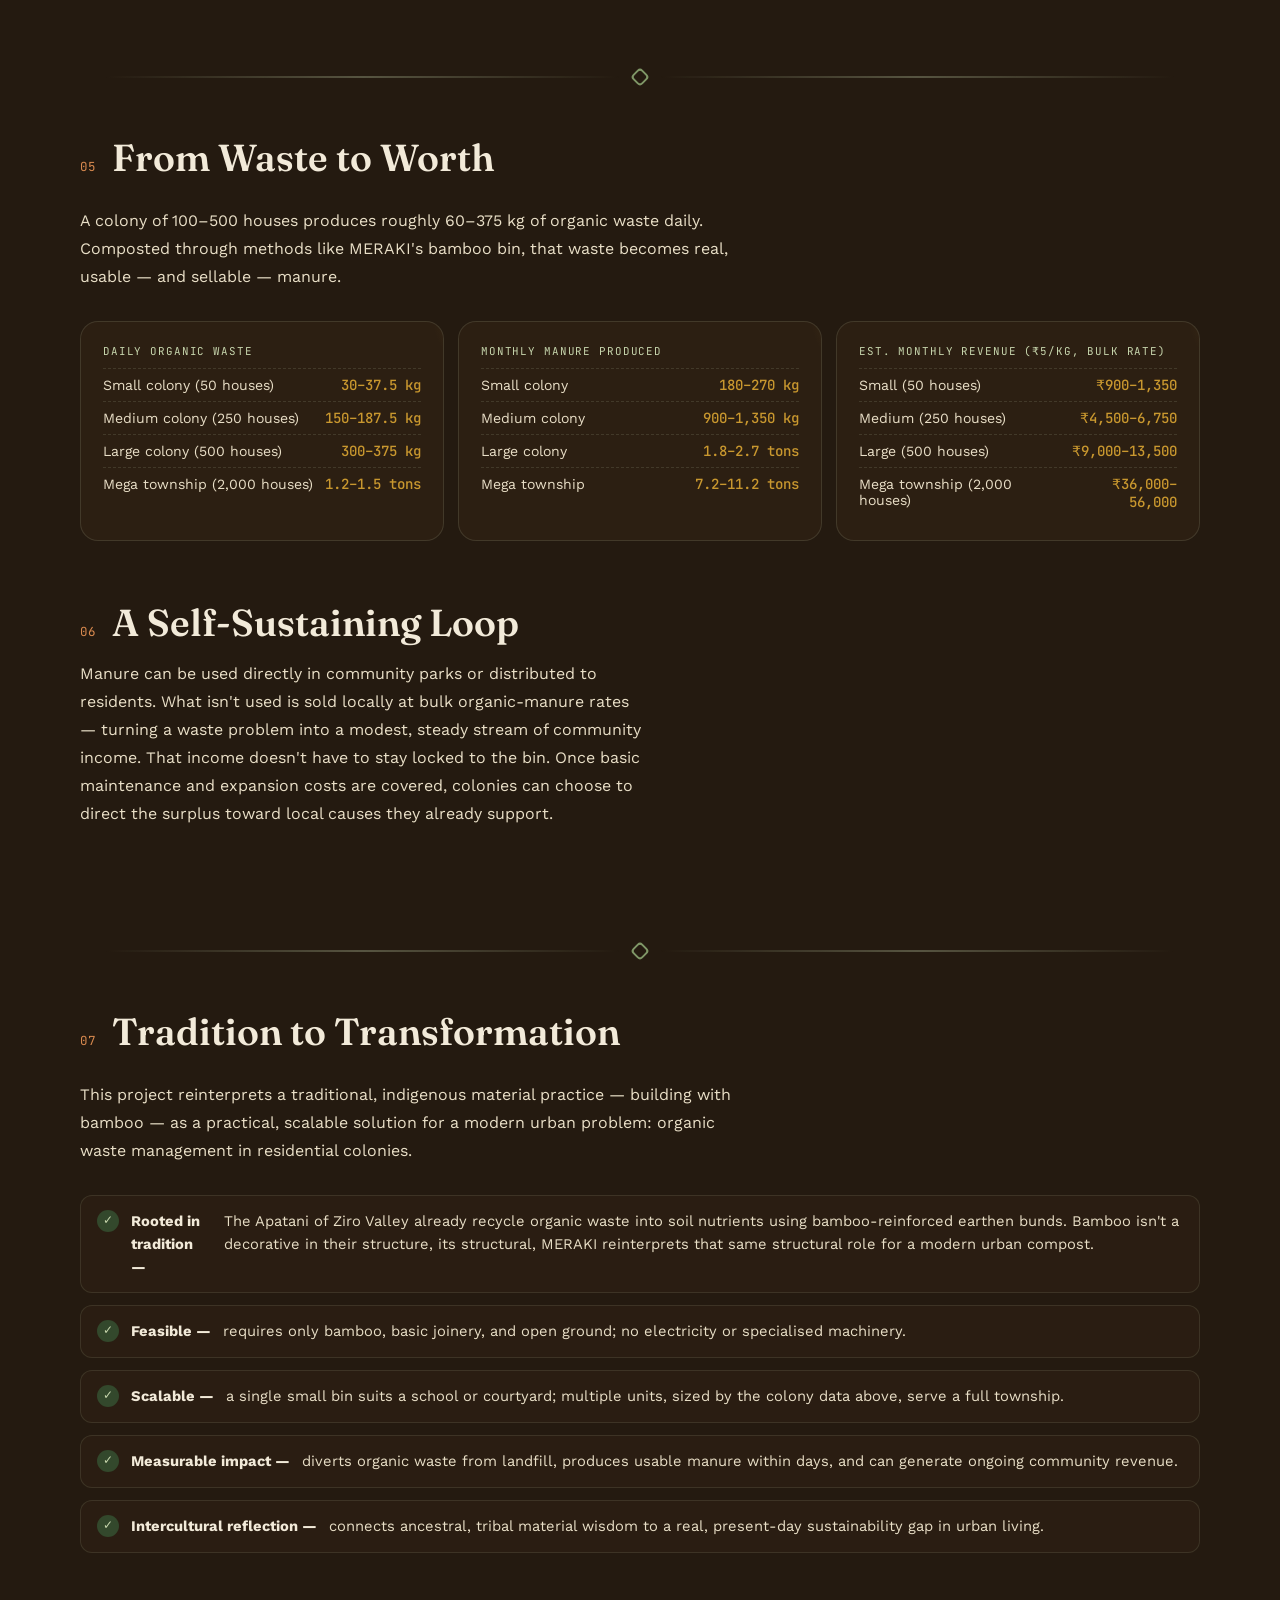
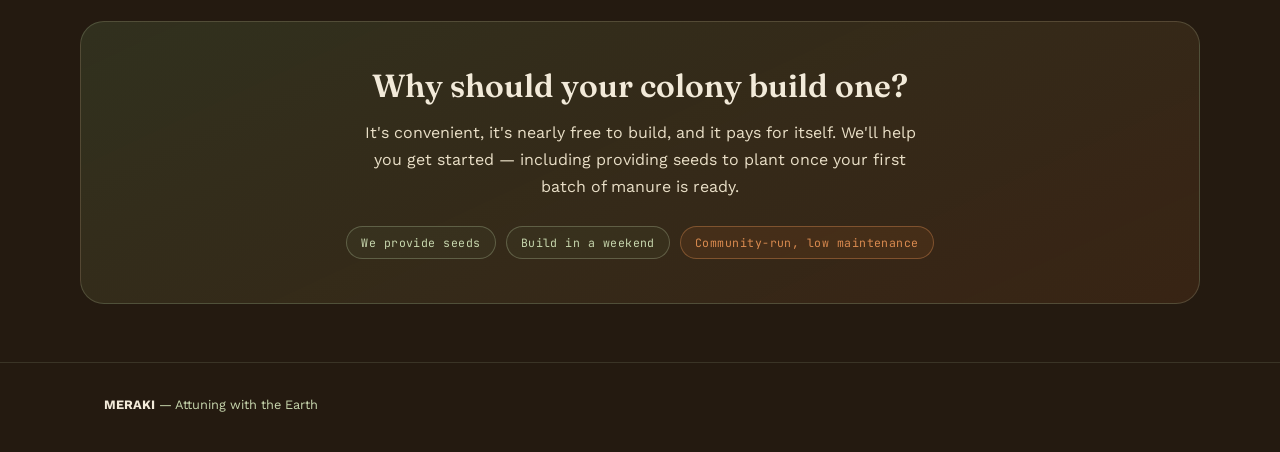
==== commit 03aaf300: "Update index.html" ====
--- a/index.html
+++ b/index.html
@@ -18,7 +18,7 @@
     <div class="brand">
       <div class="brand__mark" aria-hidden="true">
         <!-- New Logo Image -->
-        <img src="meraki_logo.png.png" alt="MERAKI Logo" style="width: 32px; height: 32px; object-fit: contain;">
+        <img src="meraki_logo.png" alt="MERAKI Logo" style="width: 32px; height: 32px; object-fit: contain;">
       </div>
       <div>
         <span class="brand__wordmark">MERAKI</span>
